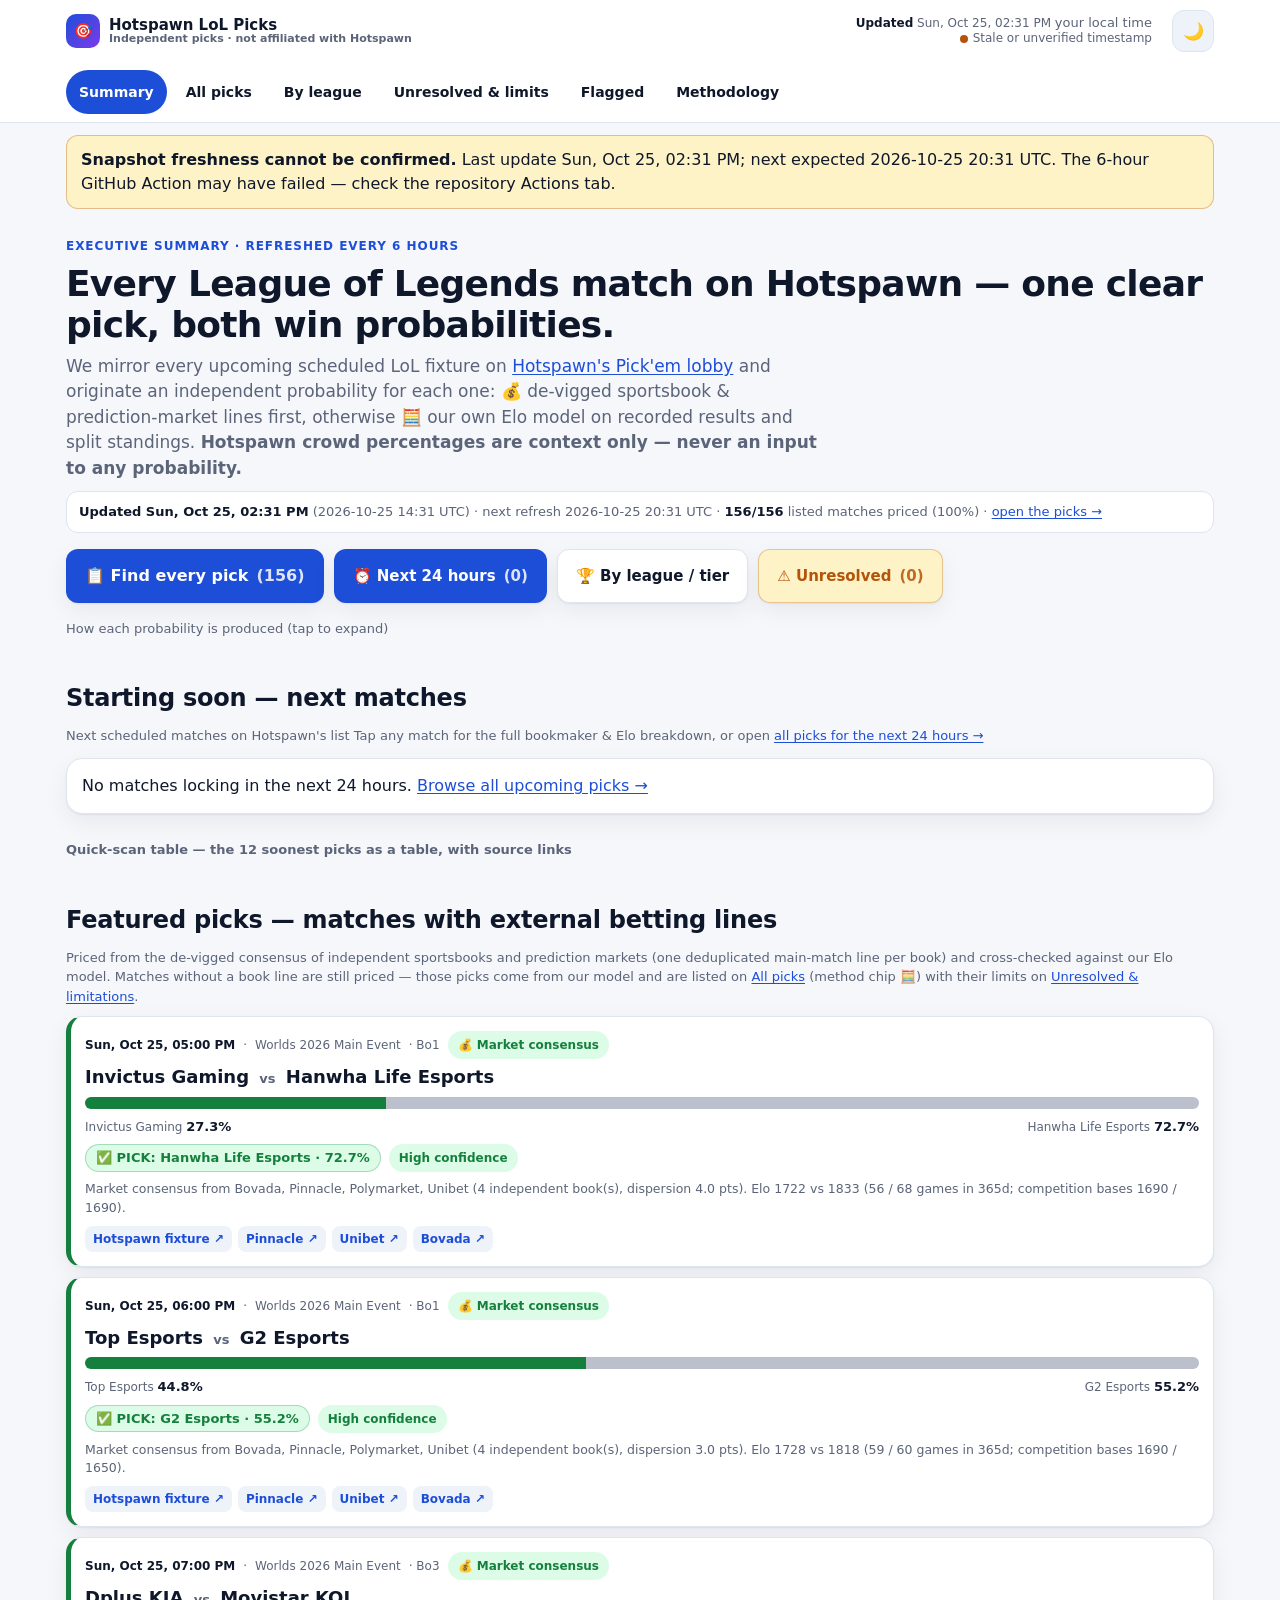
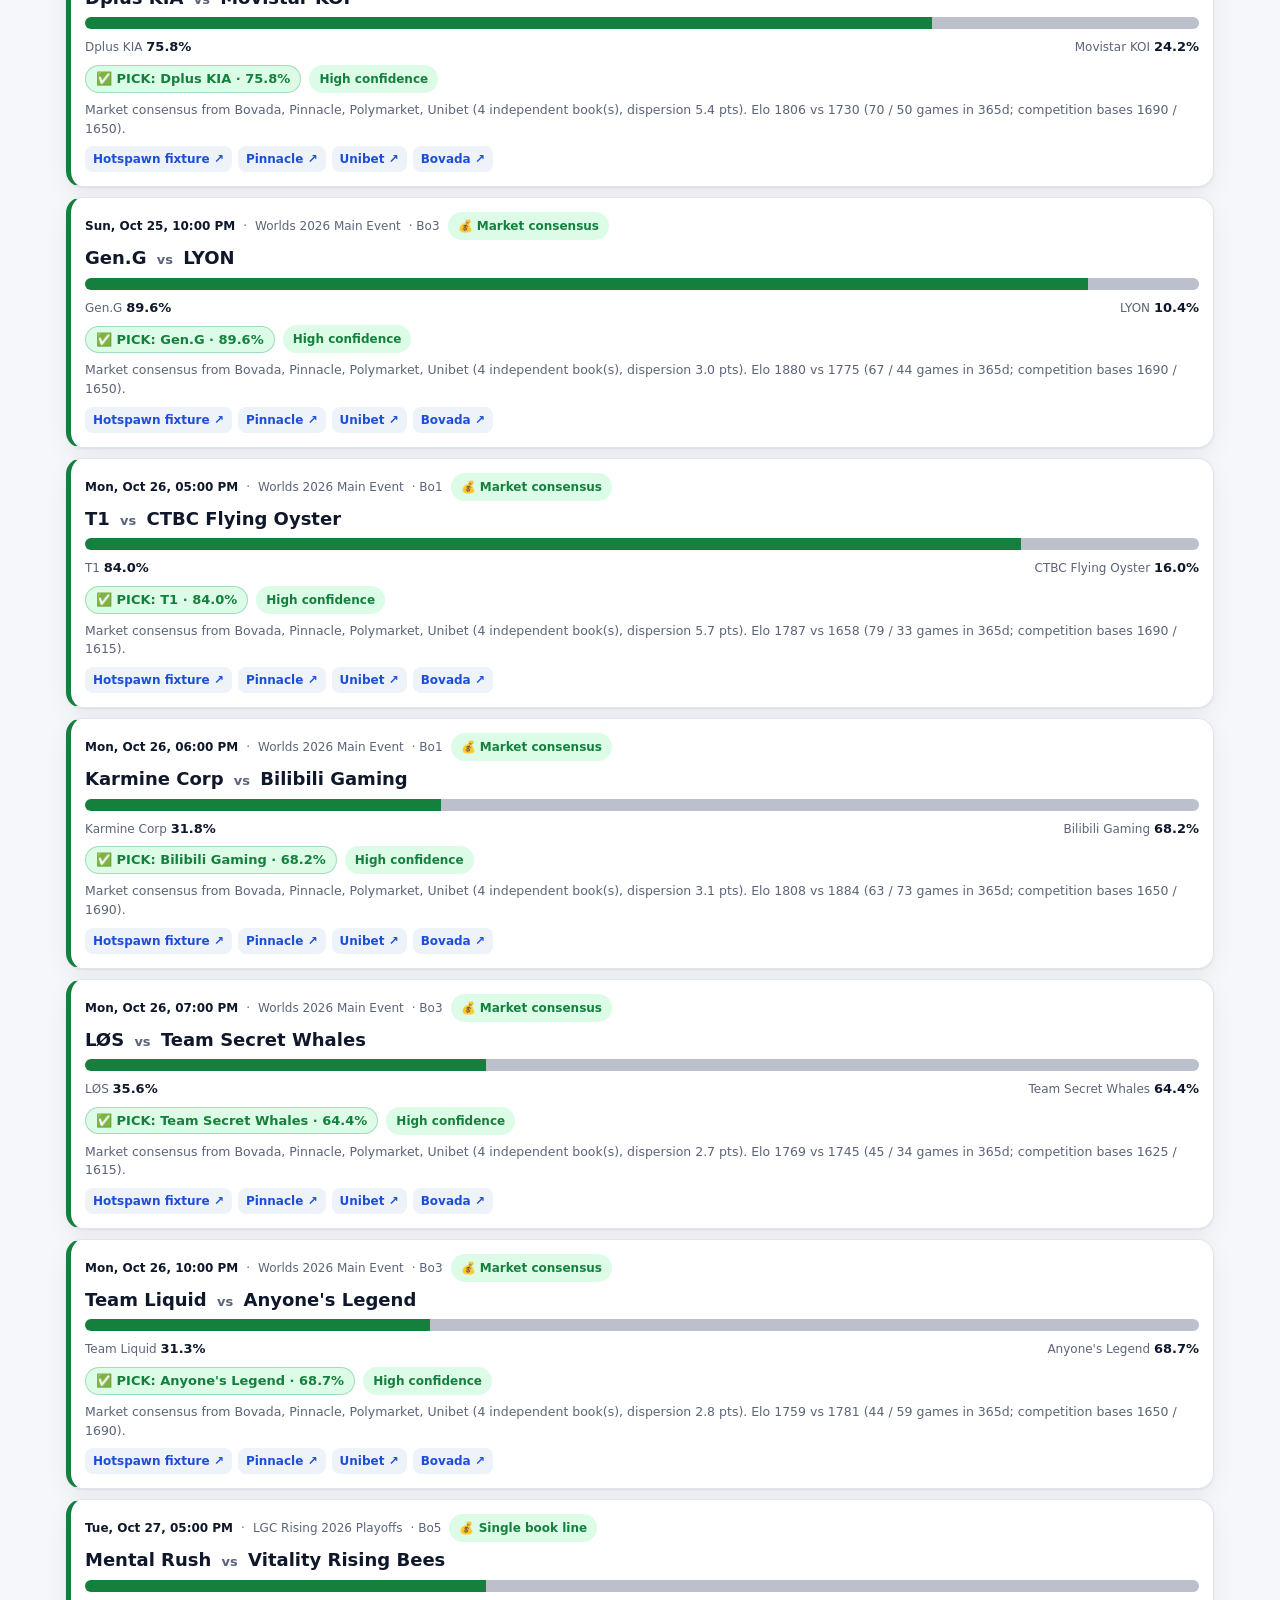
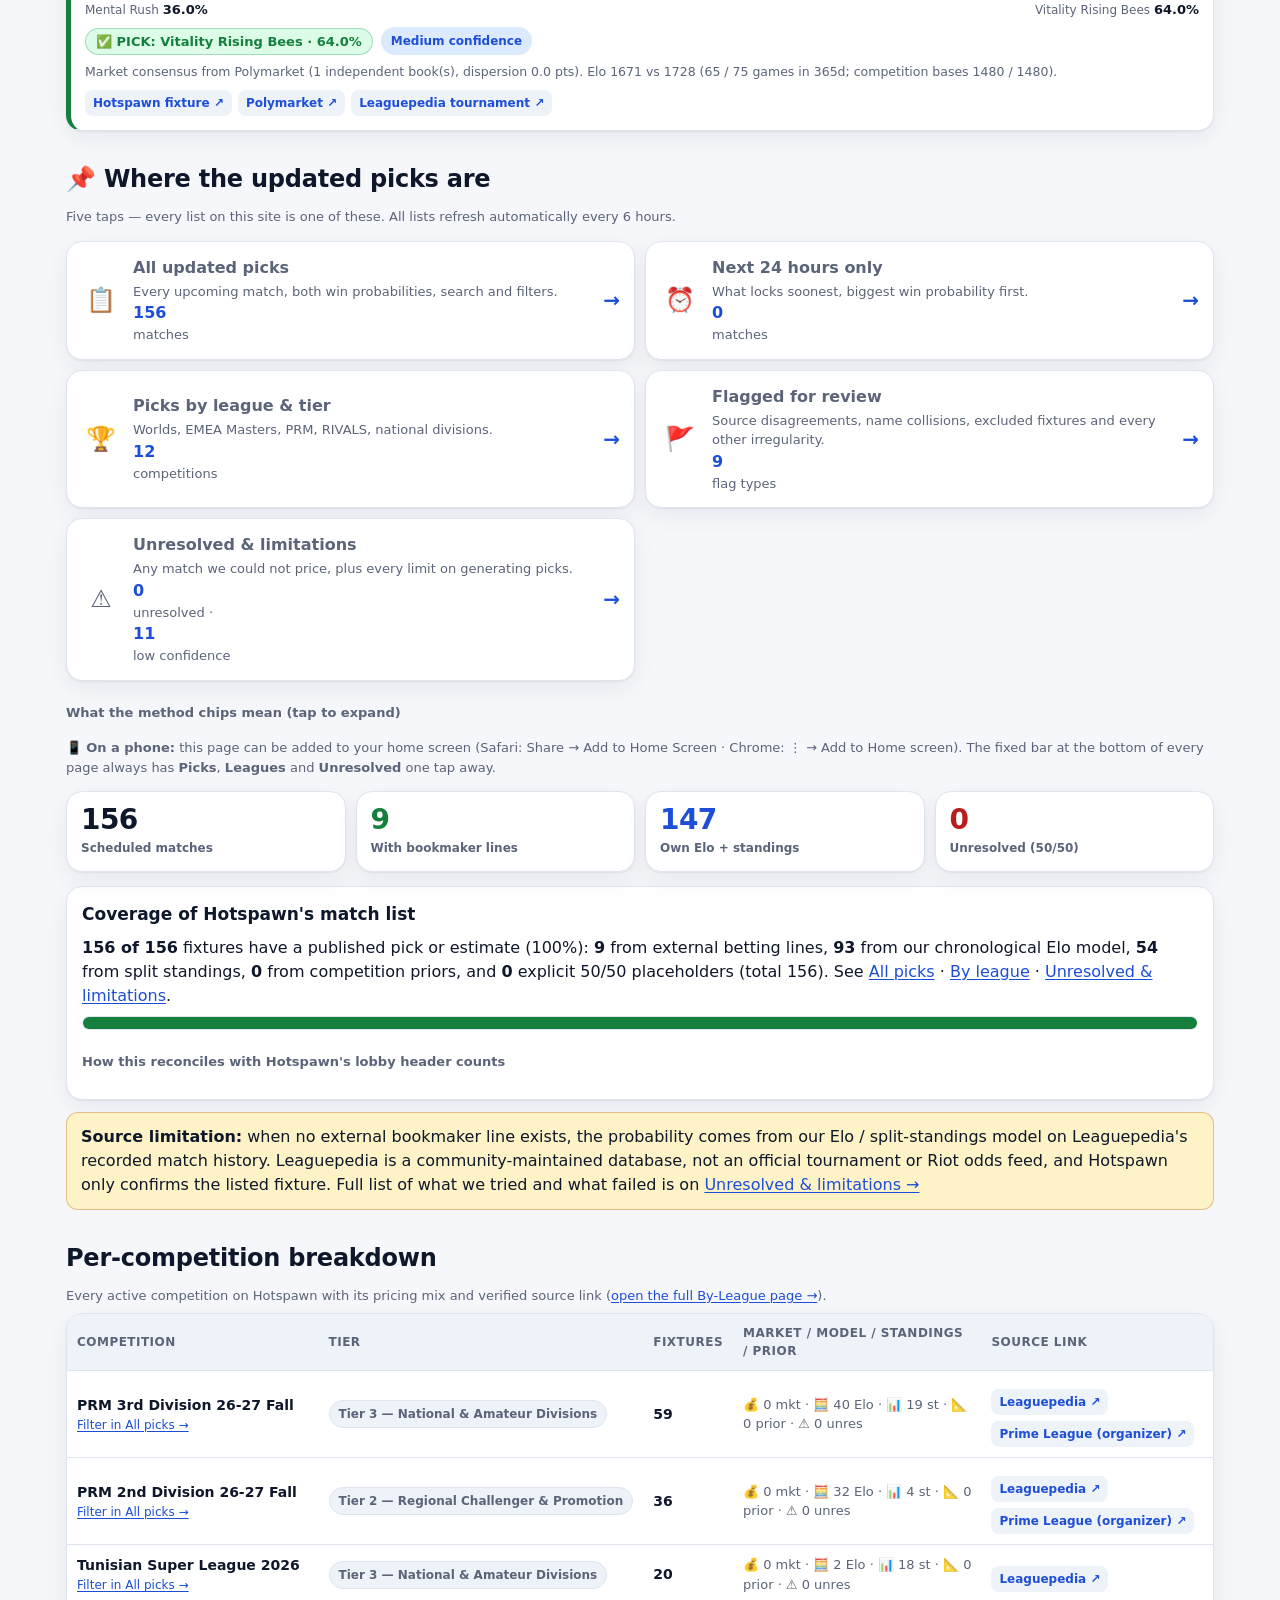
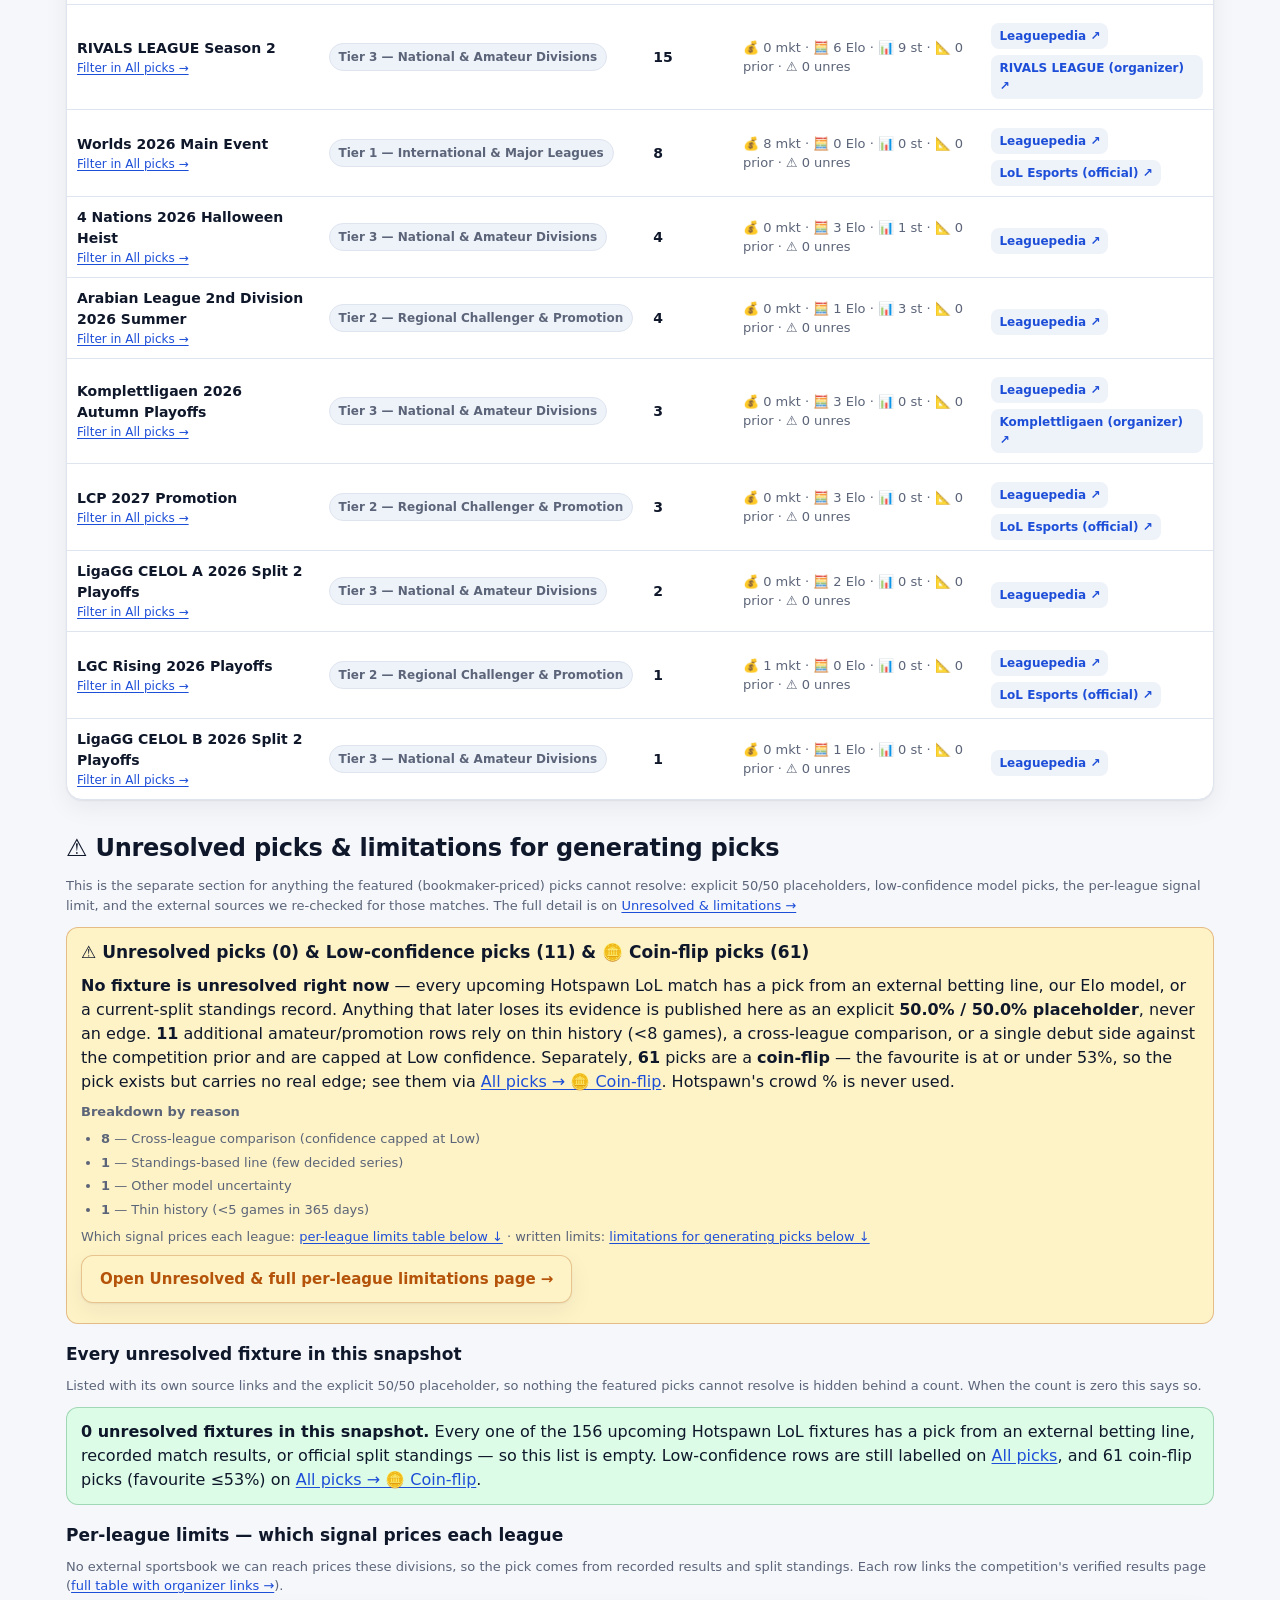
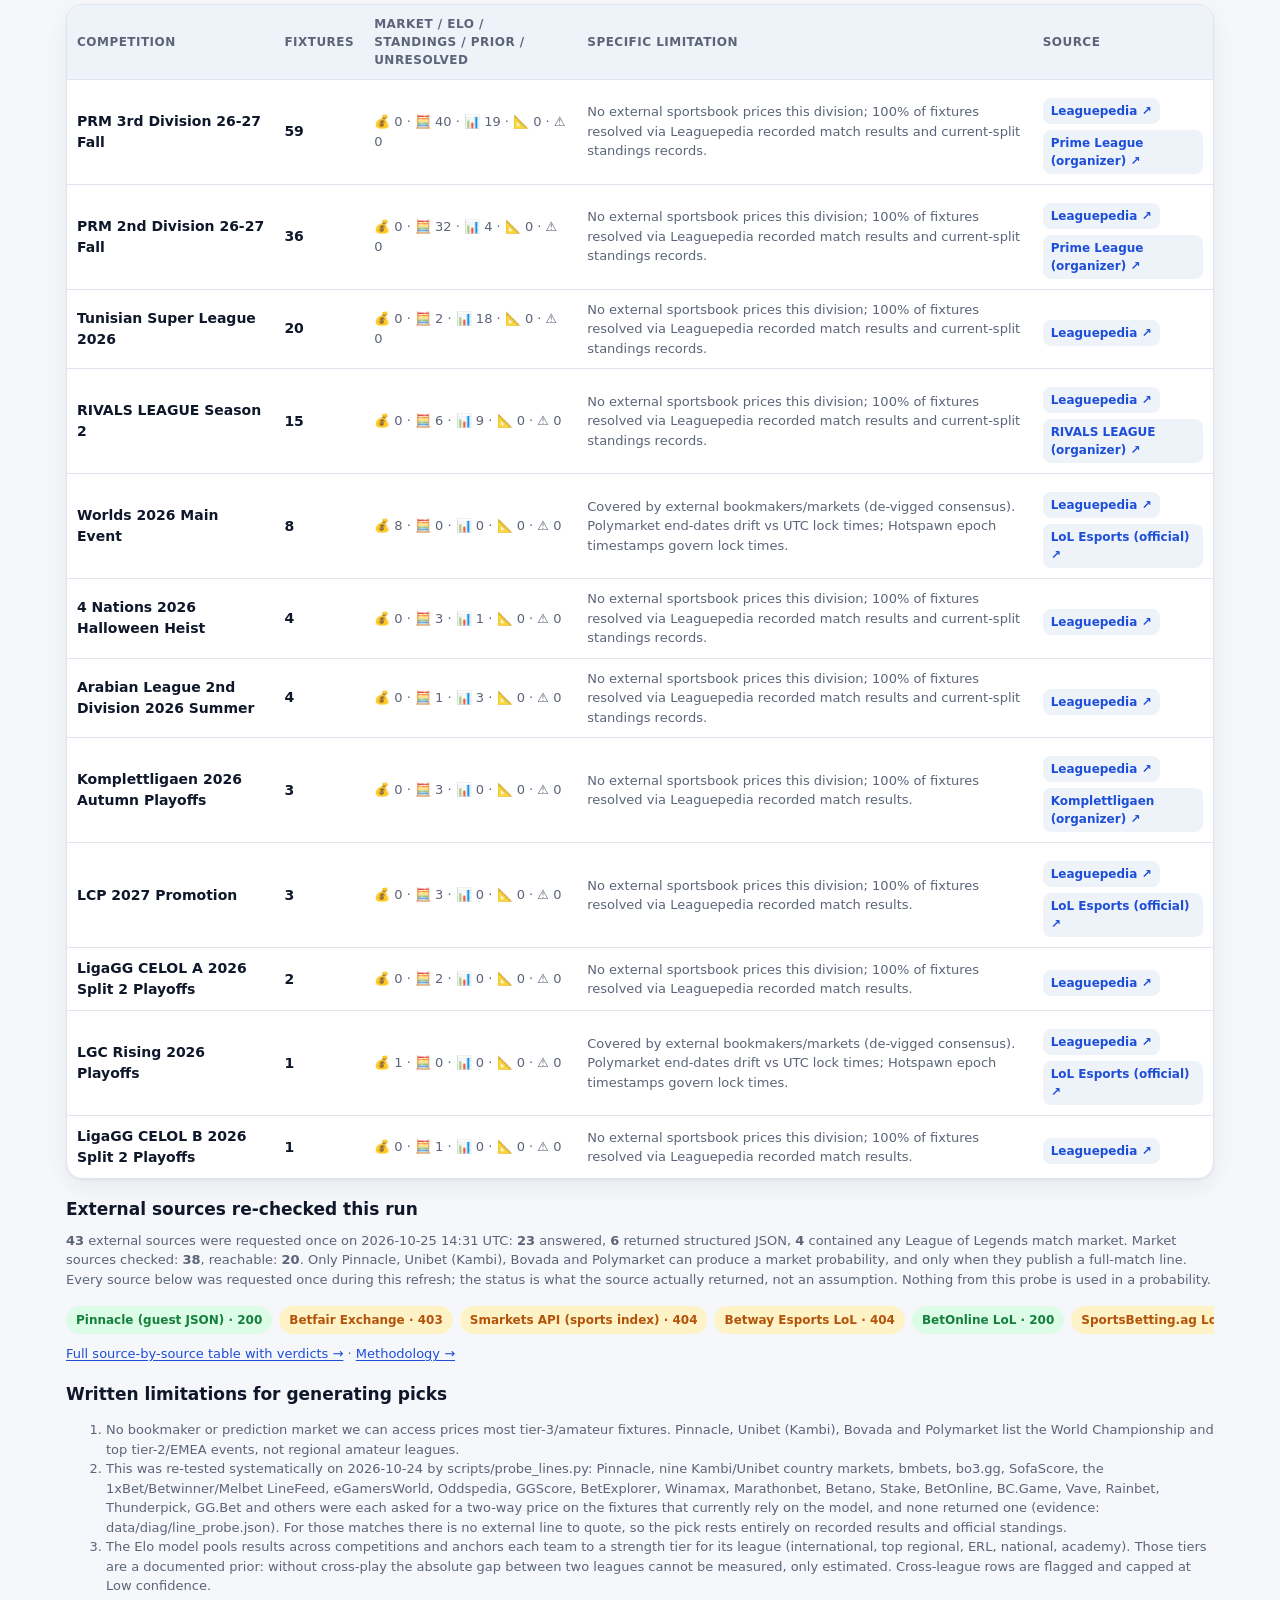
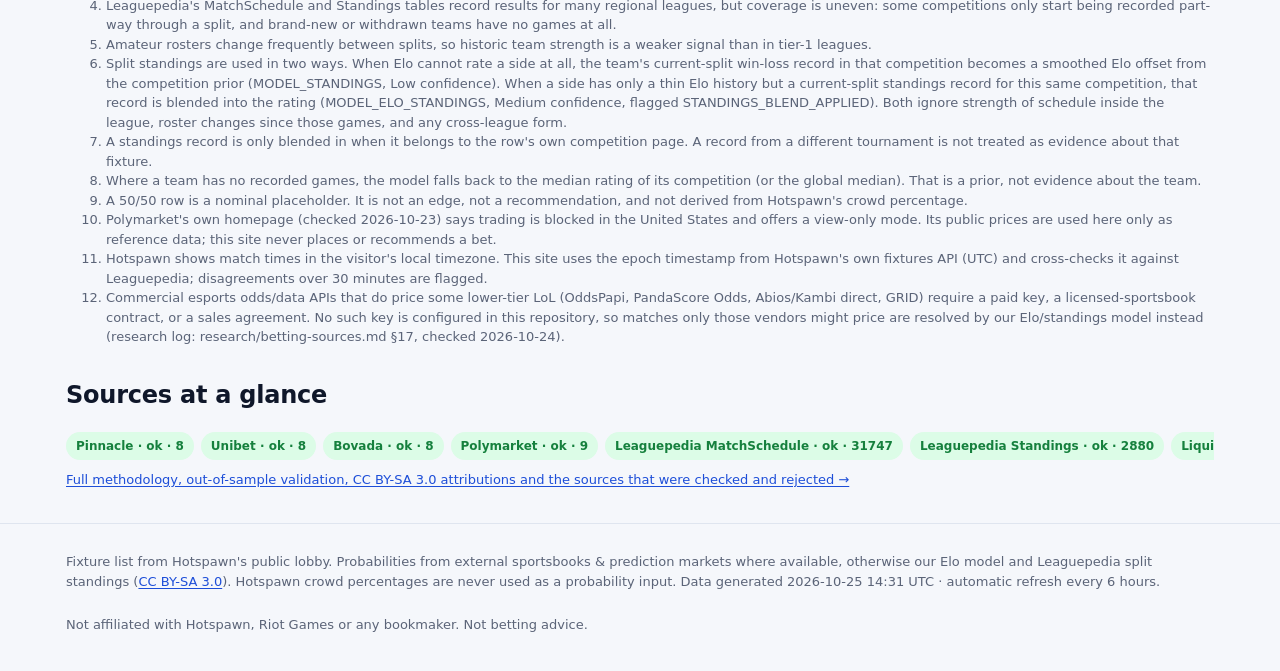
==== docs/index.html @ 5d70ca48 "Merge origin/main: union 56-source probe, PWA/coin-flip UI, S16/S17 checks; session T27-T31 work Uni" ====
<!doctype html>
<html lang="en">
<head>
<meta charset="utf-8">
<meta name="viewport" content="width=device-width, initial-scale=1, viewport-fit=cover">
<meta name="color-scheme" content="light dark">
<title>Executive Summary — Every Hotspawn LoL Match, Priced · Independent Picks</title>
<meta name="description" content="Independent League of Legends picks and win probabilities for every fixture on Hotspawn's Pick'em lobby: external betting lines first, otherwise our own model. Links to every picks list on this site.">
<meta name="theme-color" content="#0b1220">
<link rel="manifest" href="manifest.webmanifest">
<link rel="apple-touch-icon" href="assets/apple-touch-icon.png">
<meta name="apple-mobile-web-app-title" content="LoL Picks">
<meta name="application-name" content="LoL Picks">
<link rel="icon" href="data:image/svg+xml,%3Csvg xmlns='http://www.w3.org/2000/svg' viewBox='0 0 32 32'%3E%3Crect width='32' height='32' rx='8' fill='%230b5fff'/%3E%3Ctext x='16' y='22' font-family='system-ui,sans-serif' font-size='16' font-weight='800' fill='white' text-anchor='middle'%3ELP%3C/text%3E%3C/svg%3E">
<link rel="stylesheet" href="assets/style.css">
</head>
<body data-page="summary">
<a class="skip" href="#main">Skip to content</a>

<header class="site-header">
  <div class="header-inner">
    <a class="logo" href="index.html">
      <span class="logo-mark" aria-hidden="true">🎯</span>
      <span class="logo-text">Hotspawn LoL Picks<small>Independent picks · not affiliated with Hotspawn</small></span>
    </a>
    <div class="header-meta">
      <span id="updated">Loading…</span><br>
      <span class="freshness" id="freshness"><span class="dot"></span>checking freshness</span>
    </div>
      <button class="icon-btn" id="theme-toggle" type="button" aria-label="Switch colour theme" title="Switch colour theme">🌙</button>
  </div>
  <nav class="top-nav" aria-label="Main">
    <ul>
      <li><a href="index.html" data-nav="summary">Summary</a></li>
      <li><a href="picks.html" data-nav="picks">All picks</a></li>
      <li><a href="leagues.html" data-nav="leagues">By league</a></li>
      <li><a href="unresolved.html" data-nav="unresolved">Unresolved &amp; limits</a></li>
      <li><a href="flagged.html" data-nav="flagged">Flagged</a></li>
      <li><a href="methodology.html" data-nav="methodology">Methodology</a></li>
    </ul>
  </nav>
</header>

<main id="main" class="wrap">
  <div id="error-box"></div>
  <div id="freshness-warning" class="hidden"></div>

  <section class="hero">
    <p class="eyebrow">Executive summary · refreshed every 6 hours</p>
    <h1>Every League of Legends match on Hotspawn — one clear pick, both win probabilities.</h1>
    <p class="lede">
      We mirror every upcoming scheduled LoL fixture on
      <a href="https://play.hotspawn.com/lol-pickems" target="_blank" rel="noopener">Hotspawn's Pick'em lobby</a>
      and originate an independent probability for each one: 💰 de-vigged sportsbook &amp; prediction-market lines first,
      otherwise 🧮 our own Elo model on recorded results and split standings.
      <b>Hotspawn crowd percentages are context only — never an input to any probability.</b>
    </p>
    <p class="statusline" id="hero-status">Loading the latest refresh…</p>
    <div class="hero-actions">
      <a class="btn primary big" href="picks.html">📋 Find every pick <span class="btn-n" id="hero-count-picks">—</span></a>
      <a class="btn primary" href="picks.html?filter=next24">⏰ Next 24 hours <span class="btn-n" id="hero-count-next24">—</span></a>
      <a class="btn" href="leagues.html">🏆 By league / tier</a>
      <a class="btn warn" href="#unresolved-section">⚠️ Unresolved <span class="btn-n" id="hero-count-unresolved">—</span></a>
    </div>
    <details class="hero-details">
      <summary class="small">How each probability is produced (tap to expand)</summary>
      <p class="small">
        💰 <b>Market consensus</b> — de-vigged full-match two-way lines from Pinnacle, Unibet (Kambi), Bovada and Polymarket,
        one main board per book. 🧮 <b>Own Elo model</b> — chronological, competition-tier-anchored Elo over Leaguepedia
        results (with current-split standings blended in for thin rows). ⚠️ <b>Unresolved</b> — explicit 50/50 placeholder,
        never an edge. Full detail: <a href="methodology.html">methodology &amp; sources</a>.
      </p>
      <p class="small" id="model-track-record">Loading the model's out-of-sample record…</p>
    </details>
  </section>

  <section id="starting-soon">
    <h2 id="soon-heading">Next 24 hours — immediate picks</h2>
    <p class="small"><span id="soon-count">Next scheduled matches locking soonest on Hotspawn.</span>
      Tap any match for the full bookmaker &amp; Elo breakdown, or open <a href="picks.html?filter=next24">all picks for the next 24 hours →</a></p>
    <div id="next24"></div>
    <details style="margin-top:14px">
      <summary class="small" style="cursor:pointer"><b>Quick-scan table — the 12 soonest picks as a table, with source links</b></summary>
      <div class="table-wrap" style="margin-top:8px">
        <table>
          <thead>
            <tr>
              <th scope="col">Start (UTC)</th>
              <th scope="col">Match</th>
              <th scope="col">Win %</th>
              <th scope="col">Pick</th>
              <th scope="col">Method</th>
              <th scope="col">Sources</th>
            </tr>
          </thead>
          <tbody id="quick-picks-body">
            <tr><td colspan="6"><div class="loading"><span class="spinner"></span>Loading picks…</div></td></tr>
          </tbody>
        </table>
      </div>
    </details>
  </section>

  <section>
    <h2 id="featured-heading">Featured picks — matches with external betting lines</h2>
    <p class="small">Priced from the de-vigged consensus of independent sportsbooks and prediction markets
      (one deduplicated main-match line per book) and cross-checked against our Elo model.
      Matches without a book line are still priced — those picks come from our model and are listed on
      <a href="picks.html">All picks</a> (method chip 🧮) with their limits on
      <a href="unresolved.html">Unresolved &amp; limitations</a>.</p>
    <div id="featured"></div>
  </section>

  <section id="picks-here" aria-labelledby="picks-here-heading">
    <h2 id="picks-here-heading">📌 Where the updated picks are</h2>
    <p class="small">Five taps — every list on this site is one of these. All lists refresh automatically every 6 hours.</p>
    <div class="linkgrid">
      <a class="linkcard" href="picks.html" id="here-all">
        <span class="ico" aria-hidden="true">📋</span>
        <span><b>All updated picks</b><span>Every upcoming match, both win probabilities, search and filters. <b class="n" id="here-all-count">—</b> matches</span></span>
        <span class="arrow" aria-hidden="true">→</span>
      </a>
      <a class="linkcard" href="picks.html?filter=next24" id="here-24">
        <span class="ico" aria-hidden="true">⏰</span>
        <span><b>Next 24 hours only</b><span>What locks soonest, biggest win probability first. <b class="n" id="here-24-count">—</b> matches</span></span>
        <span class="arrow" aria-hidden="true">→</span>
      </a>
      <a class="linkcard" href="leagues.html" id="here-leagues">
        <span class="ico" aria-hidden="true">🏆</span>
        <span><b>Picks by league &amp; tier</b><span>Worlds, EMEA Masters, PRM, RIVALS, national divisions. <b class="n" id="here-leagues-count">—</b> competitions</span></span>
        <span class="arrow" aria-hidden="true">→</span>
      </a>
      <a class="linkcard" href="flagged.html" id="here-flagged">
        <span class="ico" aria-hidden="true">🚩</span>
        <span><b>Flagged for review</b><span>Source disagreements, name collisions, excluded fixtures and every other irregularity. <b class="n" id="here-flagged-count">—</b> flag types</span></span>
        <span class="arrow" aria-hidden="true">→</span>
      </a>
      <a class="linkcard" href="unresolved.html" id="here-unresolved">
        <span class="ico" aria-hidden="true">⚠️</span>
        <span><b>Unresolved &amp; limitations</b><span>Any match we could not price, plus every limit on generating picks. <b class="n" id="here-unresolved-count">—</b> unresolved · <b class="n" id="here-low-count">—</b> low confidence</span></span>
        <span class="arrow" aria-hidden="true">→</span>
      </a>
    </div>
    <details class="hero-details" style="margin-top:10px">
      <summary class="small" style="cursor:pointer"><b>What the method chips mean (tap to expand)</b></summary>
      <div class="legend" aria-label="What the method chips mean" style="margin-top:8px">
        <span class="chip green">💰 Market consensus</span><span class="legend-t">two or more independent books or prediction markets price this match (de-vigged average)</span>
        <span class="chip green">💰 Single book line</span><span class="legend-t">only one reachable book prices it — a line, not a consensus</span>
        <span class="chip blue">🧮 Own Elo model</span><span class="legend-t">our model on Leaguepedia's recorded results</span>
        <span class="chip blue">📊 Elo + standings</span><span class="legend-t">the model blended with the current split table</span>
        <span class="chip amber">🧮 Elo (thin history)</span><span class="legend-t">few recorded games — wide error bars, marked Low confidence</span>
        <span class="chip">📐 League prior</span><span class="legend-t">no usable team history; league-average only</span>
        <span class="chip red">⚠️ Unresolved</span><span class="legend-t">explicit 50/50 placeholder — never an edge, listed separately</span>
      </div>
    </details>
    <p class="small" id="phone-tip">📱 <b>On a phone:</b> this page can be added to your home screen
      (Safari: Share → Add to Home Screen · Chrome: ⋮ → Add to Home screen). The fixed bar at the bottom
      of every page always has <b>Picks</b>, <b>Leagues</b> and <b>Unresolved</b> one tap away.</p>
  </section>

  <section aria-label="Coverage metrics">
    <div class="stats">
      <div class="stat"><span class="n" id="stat-fixtures">—</span><span class="l">Scheduled matches</span></div>
      <div class="stat green"><span class="n" id="stat-market">—</span><span class="l">With bookmaker lines</span></div>
      <div class="stat blue"><span class="n" id="stat-model">—</span><span class="l">Own Elo + standings</span></div>
      <div class="stat red"><span class="n" id="stat-unresolved">—</span><span class="l">Unresolved (50/50)</span></div>
    </div>
    <div class="card" style="margin-top:12px">
      <h3>Coverage of Hotspawn's match list</h3>
      <p id="coverage-text">Loading…</p>
      <div class="covbar" id="coverage-bar" aria-hidden="true"></div>
      <details style="margin-top:10px">
        <summary class="small" style="cursor:pointer"><b>How this reconciles with Hotspawn's lobby header counts</b></summary>
        <div id="recon-body" class="small" style="margin-top:8px"></div>
      </details>
    </div>
    <div class="warnbox" role="note">
      <b>Source limitation:</b> when no external bookmaker line exists, the probability comes from our Elo / split-standings model on
      Leaguepedia's recorded match history. Leaguepedia is a community-maintained database, not an official tournament or Riot odds feed, and
      Hotspawn only confirms the listed fixture. Full list of what we tried and what failed is on
      <a href="unresolved.html#sources-checked">Unresolved &amp; limitations →</a>
    </div>
  </section>

  <section>
    <h2>Per-competition breakdown</h2>
    <p class="small">Every active competition on Hotspawn with its pricing mix and verified source link
      (<a href="leagues.html">open the full By-League page →</a>).</p>
    <div class="table-wrap">
      <table>
        <thead>
          <tr>
            <th scope="col">Competition</th>
            <th scope="col">Tier</th>
            <th scope="col">Fixtures</th>
            <th scope="col">Market / Model / Standings / Prior</th>
            <th scope="col">Source link</th>
          </tr>
        </thead>
        <tbody id="summary-leagues-body">
          <tr><td colspan="5"><div class="loading"><span class="spinner"></span>Loading competitions…</div></td></tr>
        </tbody>
      </table>
    </div>
  </section>

  <section id="unresolved-section" aria-labelledby="unresolved-heading">
    <h2 id="unresolved-heading">⚠️ Unresolved picks &amp; limitations for generating picks</h2>
    <p class="small">This is the separate section for anything the featured (bookmaker-priced) picks cannot resolve:
      explicit 50/50 placeholders, low-confidence model picks, the per-league signal limit, and the external sources we
      re-checked for those matches. The full detail is on <a href="unresolved.html">Unresolved &amp; limitations →</a></p>
    <div id="unresolved-summary"></div>

    <h3 style="margin-top:18px">Every unresolved fixture in this snapshot</h3>
    <p class="small">Listed with its own source links and the explicit 50/50 placeholder, so nothing the featured picks cannot
      resolve is hidden behind a count. When the count is zero this says so.</p>
    <div id="unresolved-list"><div class="loading"><span class="spinner"></span>Loading unresolved fixtures…</div></div>

    <h3 style="margin-top:18px" id="exec-per-league">Per-league limits — which signal prices each league</h3>
    <p class="small">No external sportsbook we can reach prices these divisions, so the pick comes from recorded results and split
      standings. Each row links the competition's verified results page
      (<a href="unresolved.html#by-league">full table with organizer links →</a>).</p>
    <div class="table-wrap">
      <table>
        <thead>
          <tr>
            <th scope="col">Competition</th>
            <th scope="col">Fixtures</th>
            <th scope="col">Market / Elo / Standings / Prior / Unresolved</th>
            <th scope="col">Specific limitation</th>
            <th scope="col">Source</th>
          </tr>
        </thead>
        <tbody id="exec-league-limits-body">
          <tr><td colspan="5"><div class="loading"><span class="spinner"></span>Loading per-league limits…</div></td></tr>
        </tbody>
      </table>
    </div>

    <h3 style="margin-top:18px">External sources re-checked this run</h3>
    <p class="small"><span id="probe-summary">Loading…</span>
      Every source below was requested once during this refresh; the status is what the source actually returned, not an
      assumption. Nothing from this probe is used in a probability.</p>
    <div id="exec-probe-strip" class="chips" role="list" aria-label="External sources re-checked this run">
      <span class="chip">Loading source checks…</span>
    </div>
    <p class="small"><a href="unresolved.html#sources-checked">Full source-by-source table with verdicts →</a> ·
      <a href="methodology.html#market-probe">Methodology →</a></p>

    <h3 style="margin-top:18px" id="exec-written-limits">Written limitations for generating picks</h3>
    <ol class="small" id="exec-limitations"><li>Loading…</li></ol>
  </section>

  <section>
    <h2>Sources at a glance</h2>
    <div id="sources-strip" class="chips"></div>
    <p class="small"><a href="methodology.html">Full methodology, out-of-sample validation, CC BY-SA 3.0 attributions and
      the sources that were checked and rejected →</a></p>
  </section>
</main>

<footer class="site-footer">
  <div class="wrap footer-grid">
    <p class="small">Fixture list from Hotspawn's public lobby. Probabilities from external sportsbooks &amp; prediction markets
      where available, otherwise our Elo model and Leaguepedia split standings
      (<a href="https://creativecommons.org/licenses/by-sa/3.0/" target="_blank" rel="noopener">CC BY-SA 3.0</a>).
      Hotspawn crowd percentages are never used as a probability input.
      <span id="footer-updated"></span></p>
    <p class="small">Not affiliated with Hotspawn, Riot Games or any bookmaker. Not betting advice.</p>
  </div>
</footer>

<nav class="bottom-nav" aria-label="Mobile">
  <a href="index.html" data-nav="summary"><span class="ico" aria-hidden="true">🏠</span>Summary</a>
  <a href="picks.html" data-nav="picks"><span class="ico" aria-hidden="true">📋</span>Picks</a>
  <a href="leagues.html" data-nav="leagues"><span class="ico" aria-hidden="true">🏆</span>Leagues</a>
  <a href="unresolved.html" data-nav="unresolved"><span class="ico" aria-hidden="true">⚠️</span>Unresolved</a>
  <a href="flagged.html" data-nav="flagged"><span class="ico" aria-hidden="true">🚩</span>Flagged</a>
  <a href="methodology.html" data-nav="methodology"><span class="ico" aria-hidden="true">📐</span>Method</a>
</nav>

<script src="assets/app.js" defer></script>
<noscript><p class="wrap small">This dashboard needs JavaScript to render the picks data. The raw JSON is at
  <a href="data/picks.json">data/picks.json</a>.</p></noscript>
</body>
</html>
---- docs/assets/style.css ----
/* Hotspawn LoL Picks — mobile-first dashboard */
:root {
  --bg: #f5f7fb;
  --surface: #ffffff;
  --surface-2: #eef2f9;
  --text: #0f172a;
  --muted: #5b6478;
  --line: #dfe5ef;
  --brand: #1d4ed8;
  --brand-ink: #ffffff;
  --green: #15803d;
  --green-soft: #dcfce7;
  --amber: #b45309;
  --amber-soft: #fef3c7;
  --red: #b91c1c;
  --red-soft: #fee2e2;
  --blue-soft: #dbeafe;
  --violet: #6d28d9;
  --shadow: 0 1px 2px rgba(15, 23, 42, .06), 0 8px 24px rgba(15, 23, 42, .06);
  --radius: 16px;
  --max: 1180px;
  --nav-h: 60px;
}
@media (prefers-color-scheme: dark) {
  :root {
    --bg: #0b1020;
    --surface: #131a2e;
    --surface-2: #1b2440;
    --text: #eef2ff;
    --muted: #a7b0c8;
    --line: #27324f;
    --brand: #7aa2ff;
    --brand-ink: #0b1020;
    --green: #4ade80;
    --green-soft: #12351f;
    --amber: #fbbf24;
    --amber-soft: #3a2b08;
    --red: #f87171;
    --red-soft: #3b1212;
    --blue-soft: #16233f;
    --violet: #c4b5fd;
    --shadow: 0 1px 2px rgba(0,0,0,.4), 0 10px 30px rgba(0,0,0,.25);
  }
}
/* Explicit theme choice — the header toggle sets data-theme on <html> and must
   beat both the default :root block and the OS preference in both directions. */
:root[data-theme="light"] {
  --bg: #f5f7fb;
  --surface: #ffffff;
  --surface-2: #eef2f9;
  --text: #0f172a;
  --muted: #5b6478;
  --line: #dfe5ef;
  --brand: #1d4ed8;
  --brand-ink: #ffffff;
  --green: #15803d;
  --green-soft: #dcfce7;
  --amber: #b45309;
  --amber-soft: #fef3c7;
  --red: #b91c1c;
  --red-soft: #fee2e2;
  --blue-soft: #dbeafe;
  --violet: #6d28d9;
  --shadow: 0 1px 2px rgba(15, 23, 42, .06), 0 8px 24px rgba(15, 23, 42, .06);
  --radius: 16px;
  --max: 1180px;
  --nav-h: 60px;
}
:root[data-theme="dark"] {
    --bg: #0b1020;
    --surface: #131a2e;
    --surface-2: #1b2440;
    --text: #eef2ff;
    --muted: #a7b0c8;
    --line: #27324f;
    --brand: #7aa2ff;
    --brand-ink: #0b1020;
    --green: #4ade80;
    --green-soft: #12351f;
    --amber: #fbbf24;
    --amber-soft: #3a2b08;
    --red: #f87171;
    --red-soft: #3b1212;
    --blue-soft: #16233f;
    --violet: #c4b5fd;
    --shadow: 0 1px 2px rgba(0,0,0,.4), 0 10px 30px rgba(0,0,0,.25);}

* { box-sizing: border-box; }
html { scroll-behavior: smooth; -webkit-text-size-adjust: 100%; }
body {
  margin: 0; background: var(--bg); color: var(--text);
  font-family: system-ui, -apple-system, "Segoe UI", Roboto, Inter, Arial, sans-serif;
  font-size: 16px; line-height: 1.5; padding-bottom: calc(var(--nav-h) + env(safe-area-inset-bottom));
}
a { color: var(--brand); text-underline-offset: 2px; }
img { max-width: 100%; }
.wrap { max-width: var(--max); margin: 0 auto; padding: 0 16px; }
.skip { position: absolute; left: -9999px; top: 0; background: var(--surface); padding: 10px; z-index: 99; }
.skip:focus { left: 12px; }

/* header */
.site-header {
  position: sticky; top: 0; z-index: 40; background: color-mix(in srgb, var(--surface) 92%, transparent);
  backdrop-filter: saturate(180%) blur(12px); border-bottom: 1px solid var(--line);
}
.header-inner { max-width: var(--max); margin: 0 auto; padding: 10px 16px; display: flex; align-items: center; gap: 12px; }
.logo { display: flex; align-items: center; gap: 9px; text-decoration: none; color: var(--text); min-width: 0; }
.logo-mark {
  width: 34px; height: 34px; border-radius: 10px; display: grid; place-items: center;
  background: linear-gradient(135deg, #1d4ed8, #7c3aed); color: #fff; font-weight: 900; font-size: 15px; flex: 0 0 auto;
}
.logo-text { font-weight: 800; font-size: 15px; line-height: 1.1; white-space: nowrap; overflow: hidden; text-overflow: ellipsis; }
.logo-text small { display: block; font-weight: 600; color: var(--muted); font-size: 11px; }
.header-meta { margin-left: auto; text-align: right; font-size: 12px; color: var(--muted); line-height: 1.25; }
.header-meta b { color: var(--text); }
.freshness { display: inline-flex; align-items: center; gap: 5px; }
.dot { width: 8px; height: 8px; border-radius: 50%; background: var(--green); display: inline-block; }
.dot.stale { background: var(--amber); }
.dot.bad { background: var(--red); }

/* top nav — lives inside the sticky header so the picks navigation stays reachable */
.top-nav { border-bottom: 1px solid var(--line); background: var(--surface); }
.site-header .top-nav { border-bottom: 0; }
.top-nav ul { display: flex; gap: 6px; list-style: none; margin: 0; padding: 8px 16px; overflow-x: auto; scrollbar-width: none; max-width: var(--max); margin: 0 auto; }
.top-nav ul::-webkit-scrollbar { display: none; }
.top-nav a {
  white-space: nowrap; text-decoration: none; color: var(--text); font-weight: 700; font-size: 14px;
  padding: 8px 12px; border-radius: 999px; border: 1px solid transparent; min-height: 44px; display: inline-flex; align-items: center;
}
.top-nav a:hover { background: var(--surface-2); }
.top-nav a[aria-current="page"] { background: var(--brand); color: var(--brand-ink); }

/* bottom nav (mobile) */
.bottom-nav {
  position: fixed; left: 0; right: 0; bottom: 0; z-index: 50; background: var(--surface);
  border-top: 1px solid var(--line); padding-bottom: env(safe-area-inset-bottom);
  display: grid; grid-template-columns: repeat(6, minmax(0, 1fr));
}
.bottom-nav a {
  min-width: 0; overflow: hidden; white-space: nowrap; text-overflow: ellipsis;
  min-height: var(--nav-h); display: flex; flex-direction: column; align-items: center; justify-content: center;
  gap: 2px; text-decoration: none; color: var(--muted); font-size: 11px; font-weight: 700;
}
.bottom-nav a[aria-current="page"] { color: var(--brand); }
.bottom-nav .ico { font-size: 19px; line-height: 1; }
@media (min-width: 860px) { .bottom-nav { display: none; } body { padding-bottom: 0; } }

main { padding: 18px 0 40px; }
h1 { font-size: clamp(24px, 5vw, 36px); line-height: 1.15; margin: 4px 0 8px; letter-spacing: -.02em; }
h2 { font-size: clamp(19px, 3.4vw, 24px); margin: 30px 0 10px; letter-spacing: -.01em; }
h3 { font-size: 17px; margin: 0 0 6px; }
p { margin: 8px 0; }
.lede { font-size: 17px; color: var(--muted); max-width: 70ch; }
.small { font-size: 13px; color: var(--muted); }
.tiny { font-size: 12px; color: var(--muted); }
.eyebrow { text-transform: uppercase; letter-spacing: .08em; font-size: 12px; font-weight: 800; color: var(--brand); }

/* hero */
.hero { padding: 8px 0 4px; }
.hero-actions { display: flex; flex-wrap: wrap; gap: 10px; margin: 16px 0 8px; }
.btn {
  display: inline-flex; align-items: center; justify-content: center; gap: 8px; min-height: 48px;
  padding: 12px 18px; border-radius: 12px; text-decoration: none; font-weight: 800; font-size: 15px;
  border: 1px solid var(--line); background: var(--surface); color: var(--text); box-shadow: var(--shadow);
}
.btn.primary { background: var(--brand); color: var(--brand-ink); border-color: transparent; }
.btn.warn { background: var(--amber-soft); color: var(--amber); border-color: color-mix(in srgb, var(--amber) 30%, transparent); }
.btn.danger { background: var(--red-soft); color: var(--red); border-color: color-mix(in srgb, var(--red) 30%, transparent); }
.btn:active { transform: translateY(1px); }

/* stat grid */
.stats { display: grid; grid-template-columns: repeat(2, minmax(0, 1fr)); gap: 10px; margin: 14px 0; }
@media (min-width: 700px) { .stats { grid-template-columns: repeat(4, minmax(0, 1fr)); } }
.stat { background: var(--surface); border: 1px solid var(--line); border-radius: var(--radius); padding: 14px; box-shadow: var(--shadow); }
.stat .n { font-size: 28px; font-weight: 900; line-height: 1; letter-spacing: -.02em; }
.stat .l { font-size: 12px; color: var(--muted); font-weight: 700; margin-top: 5px; }
.stat.green .n { color: var(--green); } .stat.amber .n { color: var(--amber); } .stat.red .n { color: var(--red); } .stat.blue .n { color: var(--brand); }

/* cards */
.card { background: var(--surface); border: 1px solid var(--line); border-radius: var(--radius); padding: 15px; box-shadow: var(--shadow); margin: 12px 0; }
.card.tight { padding: 12px; }
.card h3 { display: flex; align-items: center; gap: 8px; flex-wrap: wrap; }
.note { background: var(--blue-soft); border: 1px solid color-mix(in srgb, var(--brand) 25%, transparent); border-radius: 12px; padding: 12px 14px; margin: 12px 0; }
.warnbox { background: var(--amber-soft); border: 1px solid color-mix(in srgb, var(--amber) 35%, transparent); border-radius: 12px; padding: 12px 14px; margin: 12px 0; }
.dangerbox { background: var(--red-soft); border: 1px solid color-mix(in srgb, var(--red) 35%, transparent); border-radius: 12px; padding: 12px 14px; margin: 12px 0; }
.okbox { background: var(--green-soft); border: 1px solid color-mix(in srgb, var(--green) 30%, transparent); border-radius: 12px; padding: 12px 14px; margin: 12px 0; }

/* link grid */
.linkgrid { display: grid; grid-template-columns: 1fr; gap: 10px; margin: 14px 0; }
@media (min-width: 720px) { .linkgrid { grid-template-columns: repeat(2, 1fr); } }
.linkcard { display: flex; align-items: center; gap: 12px; background: var(--surface); border: 1px solid var(--line); border-radius: var(--radius); padding: 14px; text-decoration: none; color: var(--text); box-shadow: var(--shadow); min-height: 68px; }
.linkcard:hover { border-color: var(--brand); }
.linkcard .ico { font-size: 24px; width: 40px; text-align: center; flex: 0 0 auto; }
.linkcard b { display: block; font-size: 16px; }
.linkcard span { color: var(--muted); font-size: 13px; }
.linkcard .arrow { margin-left: auto; color: var(--brand); font-weight: 900; font-size: 20px; }

/* match cards */
.match { background: var(--surface); border: 1px solid var(--line); border-radius: var(--radius); padding: 14px; box-shadow: var(--shadow); margin: 10px 0; }
.match.unres { border-left: 5px solid var(--red); }
.match.market { border-left: 5px solid var(--green); }
.match.model { border-left: 5px solid var(--brand); }
.match.partial { border-left: 5px solid var(--amber); }
.match-top { display: flex; align-items: center; gap: 8px; flex-wrap: wrap; font-size: 12px; color: var(--muted); margin-bottom: 6px; }
.match-top .when { font-weight: 800; color: var(--text); }
.teams { font-size: 18px; font-weight: 800; line-height: 1.3; margin: 2px 0 8px; }
.teams .vs { color: var(--muted); font-weight: 600; font-size: 13px; margin: 0 4px; }
.probrow { display: flex; align-items: center; gap: 8px; font-size: 12px; color: var(--muted); margin: 2px 0; }
.probrow b { color: var(--text); font-size: 13px; }
.bar { display: flex; height: 12px; border-radius: 999px; overflow: hidden; background: var(--surface-2); margin: 6px 0 8px; }
.bar i { display: block; background: var(--green); height: 100%; }
.bar b { display: block; background: color-mix(in srgb, var(--muted) 35%, var(--surface-2)); height: 100%; }
.pickline { display: flex; align-items: center; gap: 8px; flex-wrap: wrap; margin: 8px 0; }
.pick { font-weight: 900; color: var(--green); font-size: 16px; }
.pick .p { font-size: 22px; }
.chip { display: inline-flex; align-items: center; gap: 5px; padding: 4px 9px; border-radius: 999px; font-size: 12px; font-weight: 700; background: var(--surface-2); color: var(--muted); border: 1px solid var(--line); white-space: nowrap; }
.chip.green { background: var(--green-soft); color: var(--green); border-color: transparent; }
.chip.amber { background: var(--amber-soft); color: var(--amber); border-color: transparent; }
.chip.red { background: var(--red-soft); color: var(--red); border-color: transparent; }
.chip.blue { background: var(--blue-soft); color: var(--brand); border-color: transparent; }
.match .evidence { font-size: 12.5px; color: var(--muted); margin-top: 6px; }
.src-links { display: flex; flex-wrap: wrap; gap: 6px; margin-top: 8px; }
.src-links a { font-size: 12px; padding: 4px 8px; border-radius: 8px; background: var(--surface-2); text-decoration: none; font-weight: 700; }

/* filters — not sticky on phones (they would eat the screen); sticky under the header on desktop */
.filters { position: static; background: var(--bg); padding: 8px 0 10px; border-bottom: 1px solid var(--line); }
@media (min-width: 860px) { .filters { position: sticky; top: 118px; z-index: 30; } }
.searchrow { display: flex; gap: 8px; }
.searchrow input { flex: 1 1 auto; min-width: 0; }
input[type="search"], select {
  width: 100%; min-height: 46px; padding: 10px 12px; font-size: 16px; color: var(--text);
  background: var(--surface); border: 1px solid var(--line); border-radius: 12px;
}
input[type="search"]:focus, select:focus, a:focus-visible, button:focus-visible { outline: 3px solid color-mix(in srgb, var(--brand) 45%, transparent); outline-offset: 2px; }
.chips { display: flex; gap: 7px; overflow-x: auto; padding: 9px 0 2px; scrollbar-width: none; }
.chips::-webkit-scrollbar { display: none; }
.chipbtn {
  white-space: nowrap; min-height: 44px; padding: 8px 13px; border-radius: 999px; border: 1px solid var(--line);
  background: var(--surface); color: var(--text); font-weight: 700; font-size: 13px; cursor: pointer;
}
.chipbtn[aria-pressed="true"] { background: var(--brand); color: var(--brand-ink); border-color: transparent; }
a.chipbtn { text-decoration: none; display: inline-flex; align-items: center; }
.chipbtn .n { opacity: .8; font-weight: 600; margin-left: 4px; }
.countline { font-size: 13px; color: var(--muted); margin: 8px 0 0; }

/* table */
.table-wrap { overflow-x: auto; border: 1px solid var(--line); border-radius: var(--radius); background: var(--surface); box-shadow: var(--shadow); }
table { width: 100%; border-collapse: collapse; font-size: 14px; }
thead th { position: sticky; top: 0; background: var(--surface-2); text-align: left; font-size: 12px; text-transform: uppercase; letter-spacing: .04em; color: var(--muted); padding: 10px 10px; border-bottom: 1px solid var(--line); z-index: 1; }
tbody td { padding: 10px 10px; border-bottom: 1px solid var(--line); vertical-align: middle; }
tbody tr:last-child td { border-bottom: 0; }
tbody tr:hover { background: color-mix(in srgb, var(--surface-2) 55%, transparent); }
td.teams-cell { min-width: 220px; font-weight: 700; }
td.teams-cell .vs { color: var(--muted); font-weight: 500; font-size: 12px; }
td .sub { display: block; color: var(--muted); font-size: 12px; font-weight: 500; }
.probcell { min-width: 130px; }
.probcell .p1 { color: var(--green); font-weight: 800; }
.probcell .p2 { color: var(--muted); font-weight: 700; }
.pickcell { font-weight: 900; color: var(--green); white-space: nowrap; }
.pickcell .p { display: block; font-size: 12px; color: var(--muted); font-weight: 700; }
.rowlink { color: inherit; text-decoration: none; }
.rowlink:hover { color: var(--brand); }
@media (max-width: 760px) {
  .table-wrap { border: 0; box-shadow: none; background: transparent; overflow: visible; }
  table, thead, tbody, tr, td { display: block; width: 100%; }
  thead { display: none; }
  tbody tr { background: var(--surface); border: 1px solid var(--line); border-left: 5px solid var(--line); border-radius: var(--radius); box-shadow: var(--shadow); margin: 10px 0; padding: 10px 12px; }
  tbody tr.market { border-left-color: var(--green); }
  tbody tr.model { border-left-color: var(--brand); }
  tbody tr.partial { border-left-color: var(--amber); }
  tbody tr.unres { border-left-color: var(--red); }
  tbody td { border: 0; padding: 3px 0; }
  td[data-label]:not(.teams-cell)::before { content: attr(data-label); display: block; font-size: 11px; text-transform: uppercase; letter-spacing: .05em; color: var(--muted); font-weight: 800; }
  td.teams-cell { min-width: 0; font-size: 17px; padding-bottom: 4px; }
  .probcell { min-width: 0; }
}

/* detail */
.detail-hero { background: var(--surface); border: 1px solid var(--line); border-radius: var(--radius); padding: 16px; box-shadow: var(--shadow); }
.detail-hero .teams { font-size: clamp(20px, 5vw, 30px); }
.kv { display: grid; grid-template-columns: 130px 1fr; gap: 6px 10px; font-size: 14px; }
.kv dt { color: var(--muted); font-weight: 700; }
.kv dd { margin: 0; }
ul.clean { padding-left: 20px; margin: 6px 0; }
ul.clean li { margin: 4px 0; }
.flag { font-family: ui-monospace, SFMono-Regular, Menlo, monospace; font-size: 11.5px; }

/* footer */
footer.site { border-top: 1px solid var(--line); margin-top: 34px; padding: 20px 0 28px; color: var(--muted); font-size: 13px; }
footer.site a { color: var(--brand); }
.footer-grid { display: grid; gap: 8px; }

/* misc */
.hidden { display: none !important; }
.loading { padding: 28px 0; color: var(--muted); }
.spinner { width: 18px; height: 18px; border: 3px solid var(--line); border-top-color: var(--brand); border-radius: 50%; display: inline-block; animation: spin 1s linear infinite; vertical-align: -3px; margin-right: 8px; }
@keyframes spin { to { transform: rotate(360deg); } }
@media (prefers-reduced-motion: reduce) { html { scroll-behavior: auto; } .spinner { animation: none; } }
.mono { font-family: ui-monospace, SFMono-Regular, Menlo, monospace; }
.right { text-align: right; }
.nowrap { white-space: nowrap; }
.stack { display: grid; gap: 10px; }
.two-col { display: grid; grid-template-columns: 1fr; gap: 12px; }
@media (min-width: 860px) { .two-col { grid-template-columns: 1.25fr .75fr; align-items: start; } }

/* footer alias used by the v2 pages */
footer.site-footer { border-top: 1px solid var(--line); margin-top: 34px; padding: 20px 0 28px; color: var(--muted); font-size: 13px; }
footer.site-footer a { color: var(--brand); }

/* coverage reconciliation (summary) */
.stats-mini { display: grid; grid-template-columns: repeat(2, minmax(0, 1fr)); gap: 8px; margin: 6px 0 10px; }
.stats-mini > div { background: var(--surface-2); border-radius: 12px; padding: 10px 12px; border: 1px solid var(--line); }
.stats-mini b { display: block; font-size: 24px; line-height: 1.1; }
.stats-mini span { font-size: 12.5px; color: var(--muted); }
.stats-mini .good { background: var(--green-soft); border-color: transparent; }
.stats-mini .good b { color: var(--green); }
.stats-mini .bad { background: var(--red-soft); border-color: transparent; }
.stats-mini .bad b { color: var(--red); }
@media (min-width: 700px) { .stats-mini { grid-template-columns: repeat(4, minmax(0, 1fr)); } }

/* long source URLs must wrap on phones instead of forcing sideways scroll */
main a, .sub, .small { overflow-wrap: anywhere; word-break: break-word; }

/* high-contrast pick badge & competition category navigation */
.tossup-chip{font-weight:700;white-space:nowrap}
.pick-pill {
  display: inline-flex; align-items: center; gap: 5px; font-weight: 800; font-size: 13px;
  padding: 5px 10px; border-radius: 999px; background: var(--green-soft); color: var(--green);
  border: 1px solid rgba(11, 138, 75, .28); line-height: 1.2;
}
.pick-pill.amber { background: var(--amber-soft); color: var(--amber); border-color: rgba(180, 83, 9, .3); }
.pick-pill.red { background: var(--red-soft); color: var(--red); border-color: rgba(185, 28, 28, .3); }
.cat-nav { display: flex; flex-wrap: wrap; gap: 6px; margin: 10px 0 14px; }
.cat-section { margin: 22px 0; scroll-margin-top: 90px; }

/* ------------------------------------------------------------------ */
/* v3 executive-summary additions (2026-10-24)                         */
/* ------------------------------------------------------------------ */

/* header: keep the brand and the freshness line readable on a phone */
@media (max-width: 430px) {
  .header-inner { gap: 8px; padding: 8px 12px; }
  .logo-mark { width: 30px; height: 30px; font-size: 14px; }
  .logo-text { font-size: 14px; }
  .logo-text small { display: none; }
  .header-meta { font-size: 11px; }
  .top-nav ul { padding: 6px 10px; gap: 4px; }
  .top-nav a { font-size: 13px; padding: 7px 10px; min-height: 44px; }
}

/* links to anchors must clear the sticky header */
:target, section[id], div[id].card { scroll-margin-top: 118px; }

/* one-line refresh status under the hero */
.statusline {
  display: block; font-size: 13px; color: var(--muted); background: var(--surface);
  border: 1px solid var(--line); border-radius: 12px; padding: 10px 12px; margin: 10px 0 4px;
}
.statusline b { color: var(--text); }

/* "where the updated picks are" cards: big tap targets, counts inline */
.linkgrid .linkcard { min-height: 76px; }
.linkcard .n { color: var(--brand); font-weight: 900; }
.linkcard span span { display: block; }
.linkcard b + span { margin-top: 2px; }

/* coverage bar on the executive summary (was an unstyled div) */
.covbar { display: flex; height: 14px; border-radius: 999px; overflow: hidden; background: var(--surface-2); margin: 6px 0 8px; border: 1px solid var(--line); }
.covbar i { display: block; background: var(--green); height: 100%; }
.covbar b { display: block; background: color-mix(in srgb, var(--red) 55%, var(--surface-2)); height: 100%; }

/* stat tiles: the v2 markup used <b>/<span> without the .n/.l classes */
.stat .n { display: block; margin: 0; font-size: 28px; font-weight: 900; line-height: 1; letter-spacing: -.02em; }
.stat .l { display: block; margin-top: 5px; font-size: 12px; color: var(--muted); font-weight: 700; }

/* phone: keep the two-column tiling from becoming unreadable */
@media (max-width: 380px) {
  .stats { grid-template-columns: 1fr; }
  .linkcard { padding: 12px; }
  .linkcard .ico { width: 32px; font-size: 21px; }
}

/* long probe tables on a phone: let verdicts wrap instead of scrolling sideways */
#probe-body td, #exec-probe-strip .chip { overflow-wrap: anywhere; }

/* phone: make the two win probabilities and the pick the loudest things in a row */
@media (max-width: 760px) {
  .probcell .p1 { font-size: 16px; }
  .probcell .p2 { font-size: 15px; }
  .pick-pill { font-size: 14px; padding: 7px 12px; }
  tbody tr { padding: 12px 13px; }
  h1 { font-size: clamp(23px, 6.2vw, 34px); }
  .lede { font-size: 16px; }
}

/* header colour-theme control (present on every page, persisted in localStorage) */
.icon-btn {
  flex: 0 0 auto; margin-left: 8px; width: 42px; height: 42px; min-height: 42px;
  display: inline-grid; place-items: center; cursor: pointer;
  background: var(--surface-2); color: var(--text); border: 1px solid var(--line);
  border-radius: 12px; font-size: 17px; line-height: 1;
}
.icon-btn:active { transform: translateY(1px); }
@media (max-width: 420px) {
  .header-meta { font-size: 11px; }
  .logo-text { font-size: 14px; }
  .logo-text small { font-size: 10px; }
}
/* ---- hero "find the picks" buttons (session arena/e6f33fe9) ---- */
.btn.big { font-size: 16px; min-height: 54px; }
.btn-n { font-weight: 800; opacity: .85; }
.hero-details { margin: 8px 0 0; }
.hero-details > summary { cursor: pointer; padding: 8px 0; min-height: 44px; display: flex; align-items: center; }
@media (max-width: 620px) {
  .hero-actions { flex-direction: column; align-items: stretch; }
  .hero-actions .btn { width: 100%; justify-content: center; }
}
@media (min-width: 860px) { .hero-details > summary { min-height: 0; } }
/* Touch targets + phone-only full-width primary actions (2026-10-24) */
details > summary { min-height: 44px; display: flex; align-items: center; }
@media (max-width: 640px) {
  .hero-actions .btn { flex: 1 1 100%; }
  .hero-actions { gap: 8px; }
}

/* ---- plain-language legend for the method chips on the executive summary ---- */
.legend { display: grid; grid-template-columns: max-content minmax(0, 1fr); gap: 8px 12px; align-items: center; margin: 12px 0 4px; }
.legend-t { font-size: 13px; color: var(--muted); line-height: 1.4; }
@media (max-width: 560px) {
  .legend { grid-template-columns: 1fr; gap: 2px; }
  .legend-t { margin: 0 0 8px; }
}
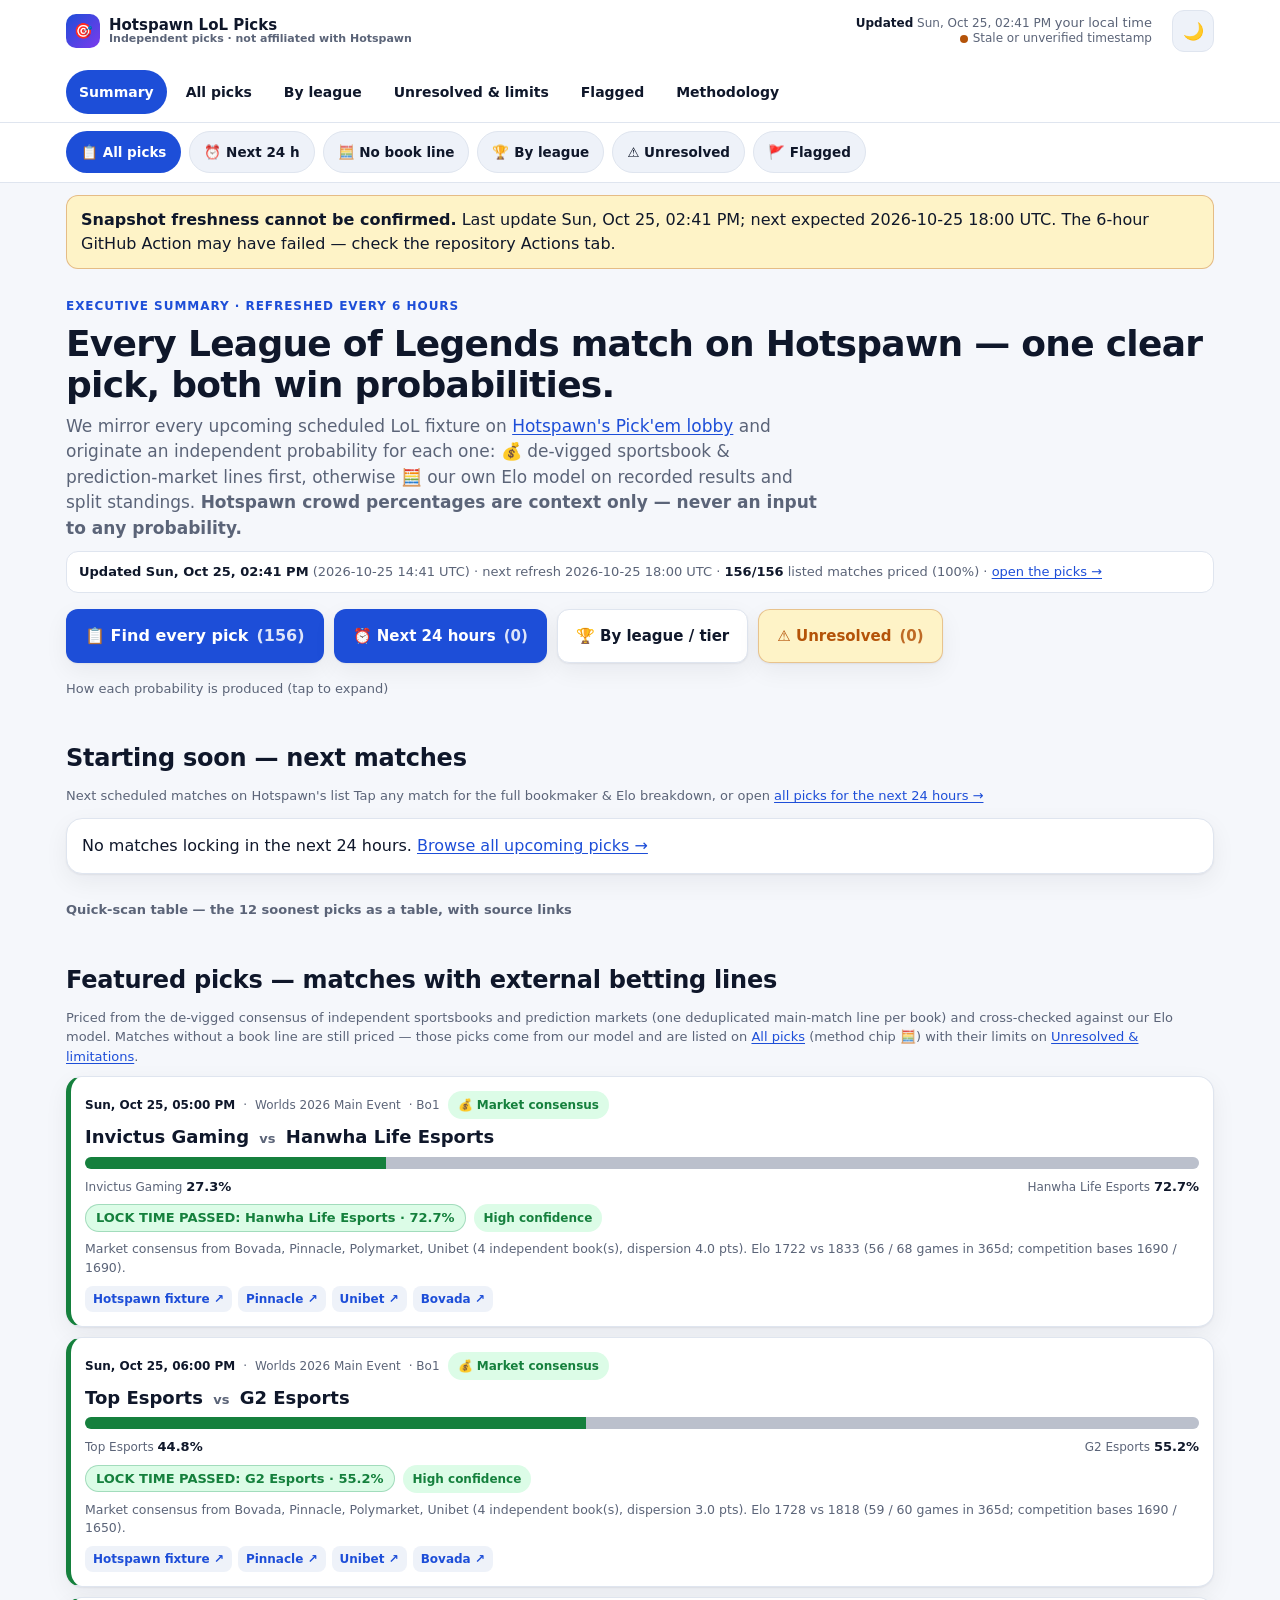
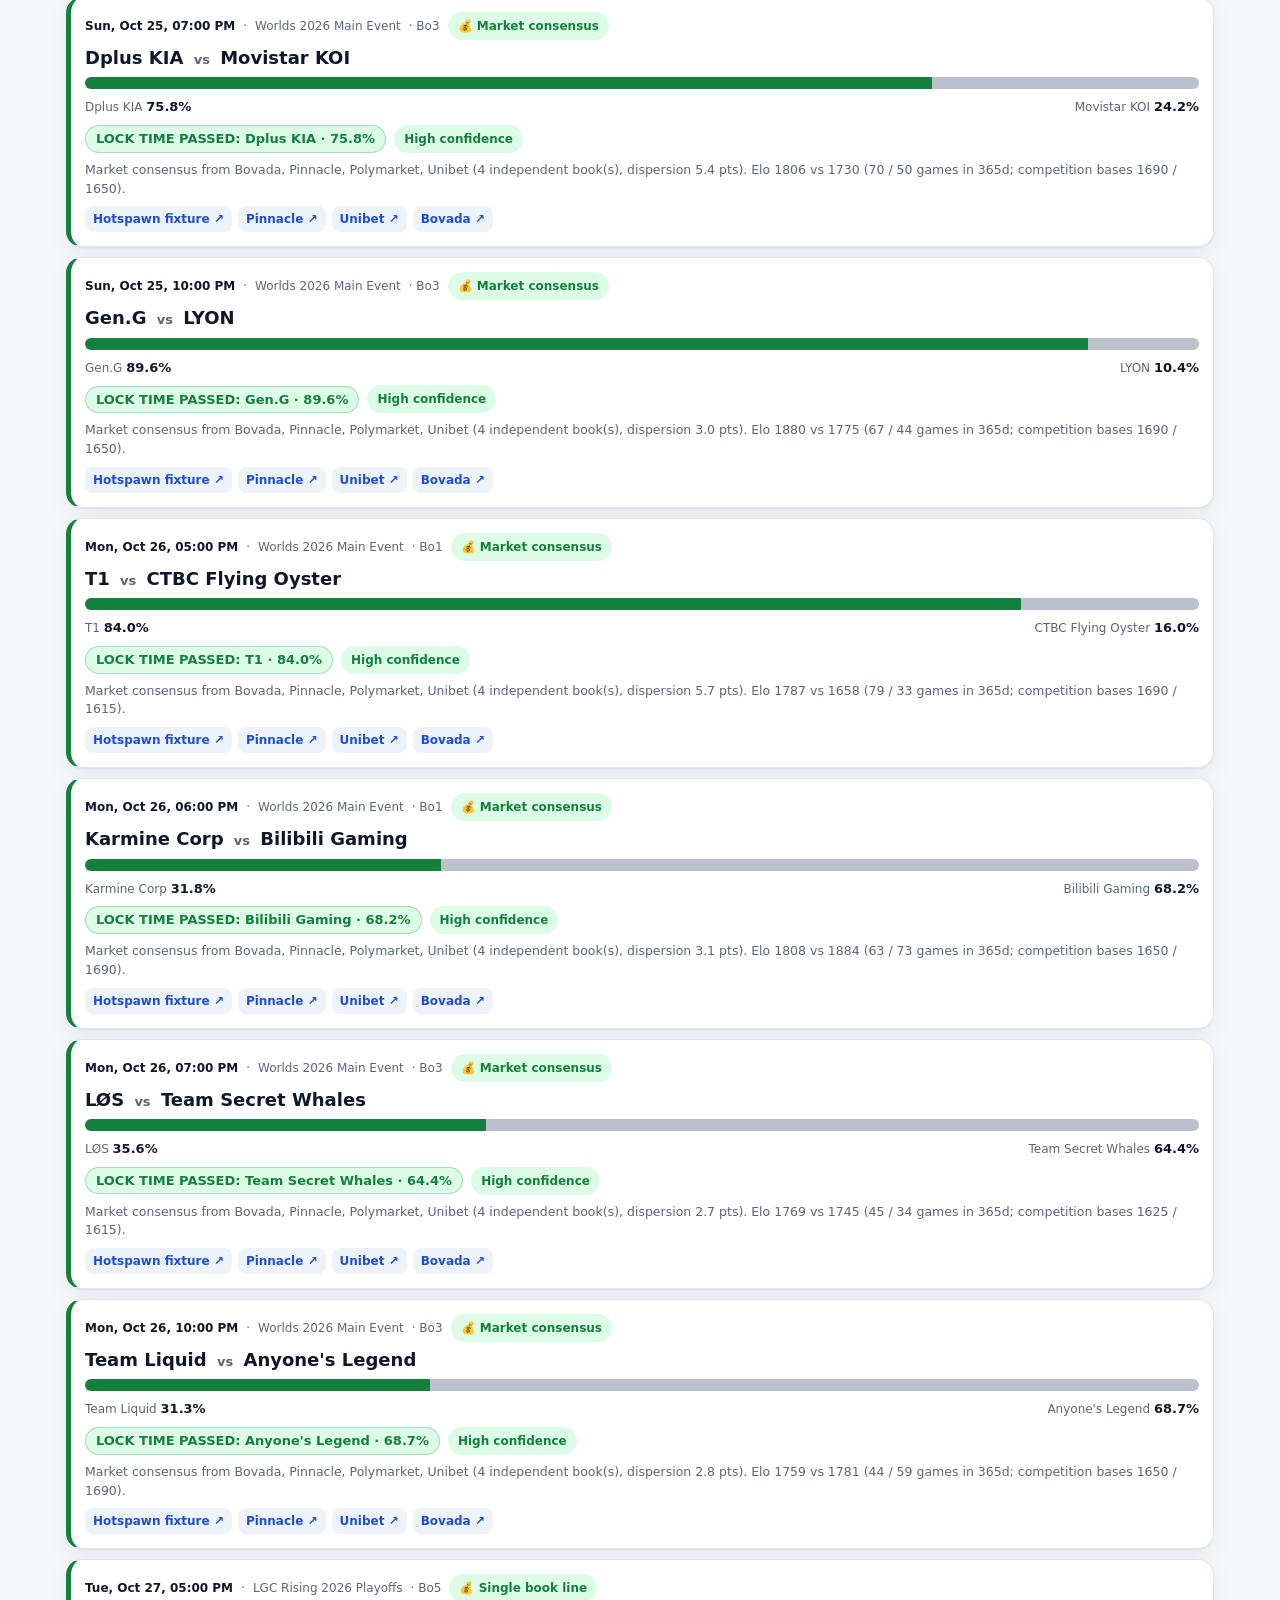
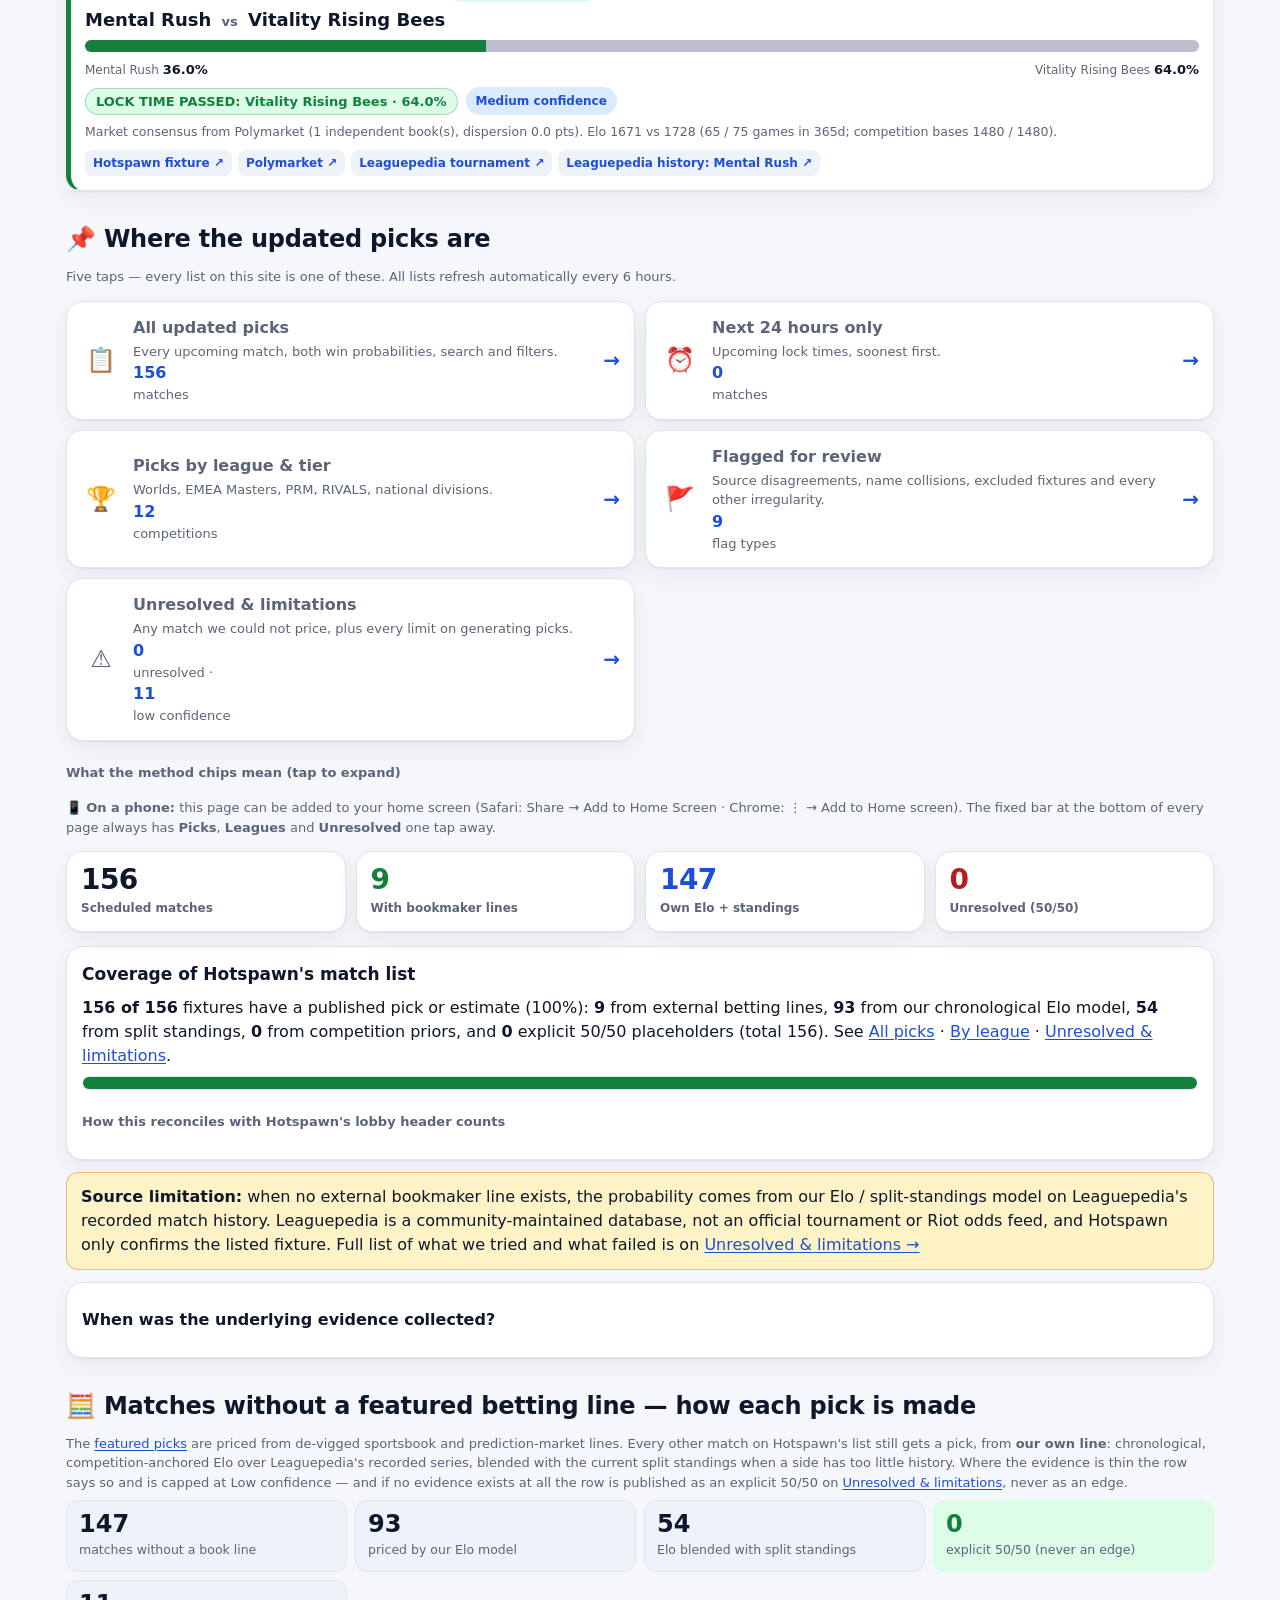
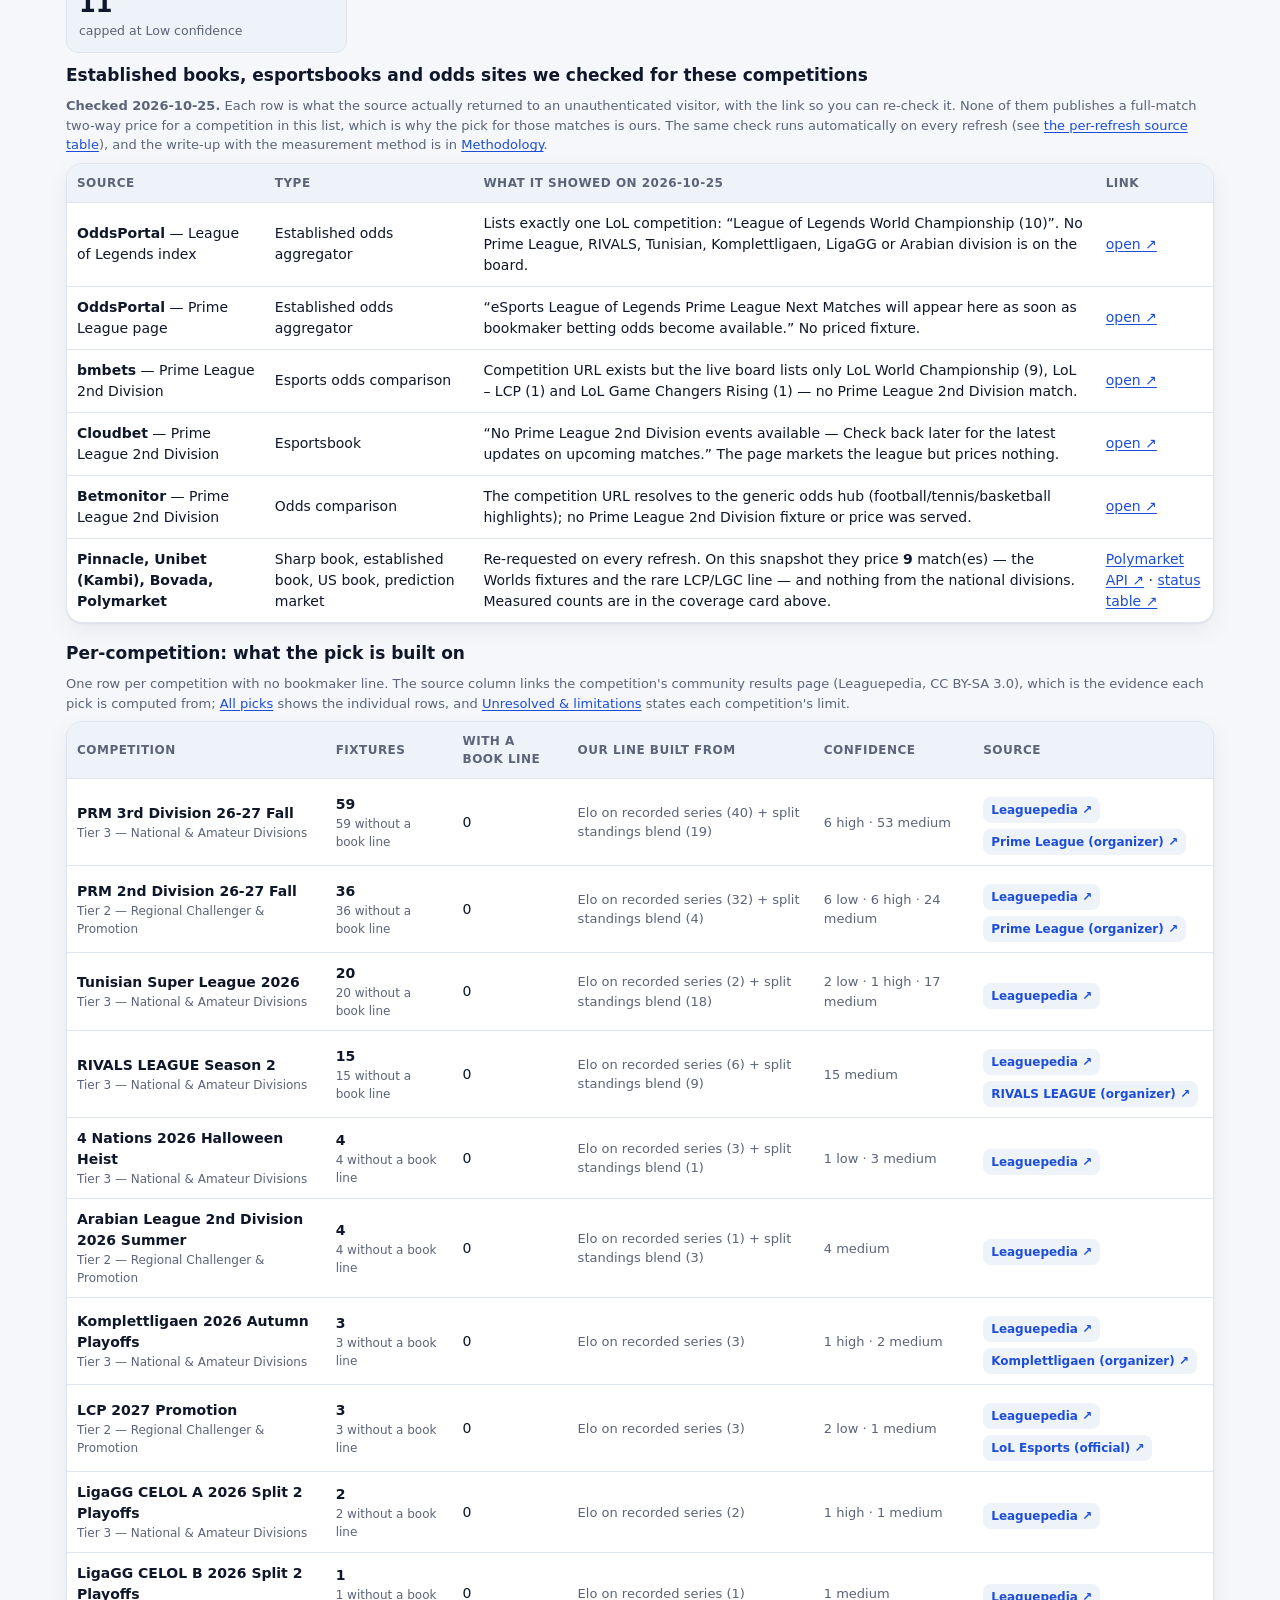
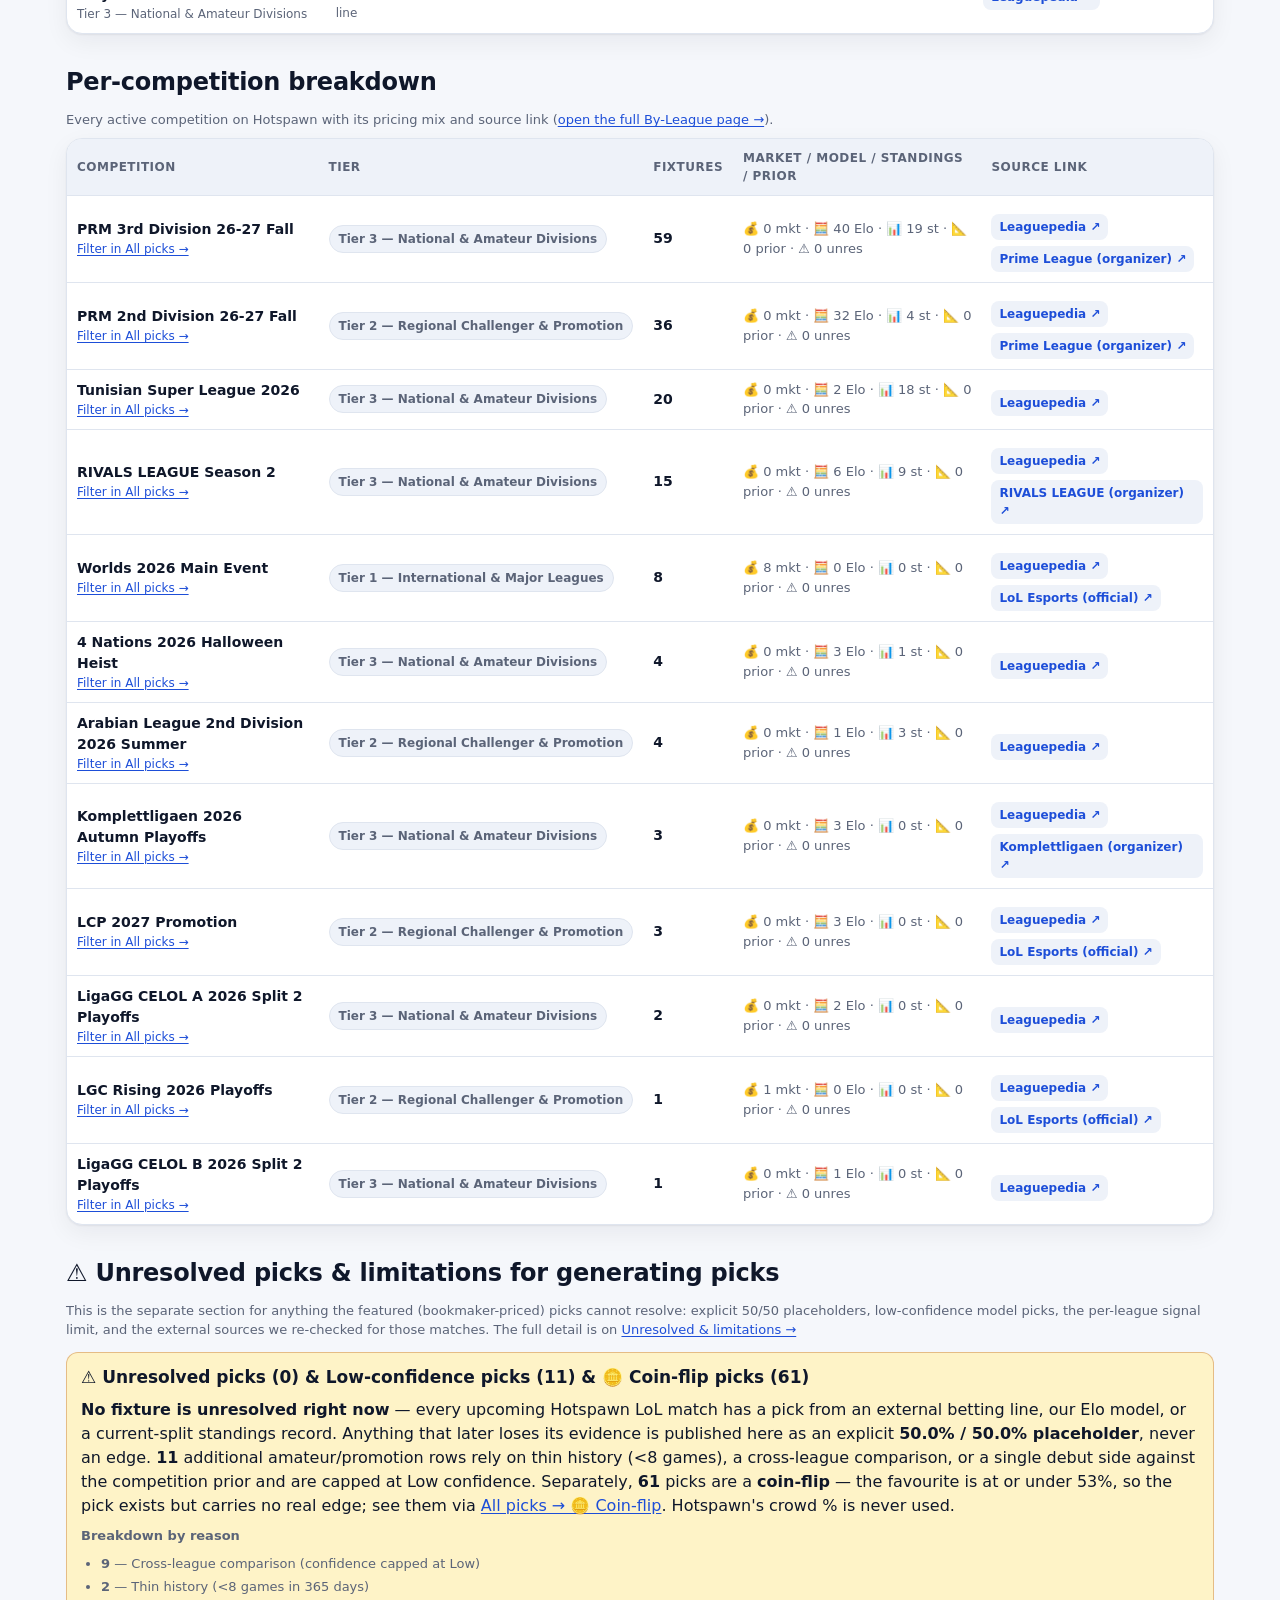
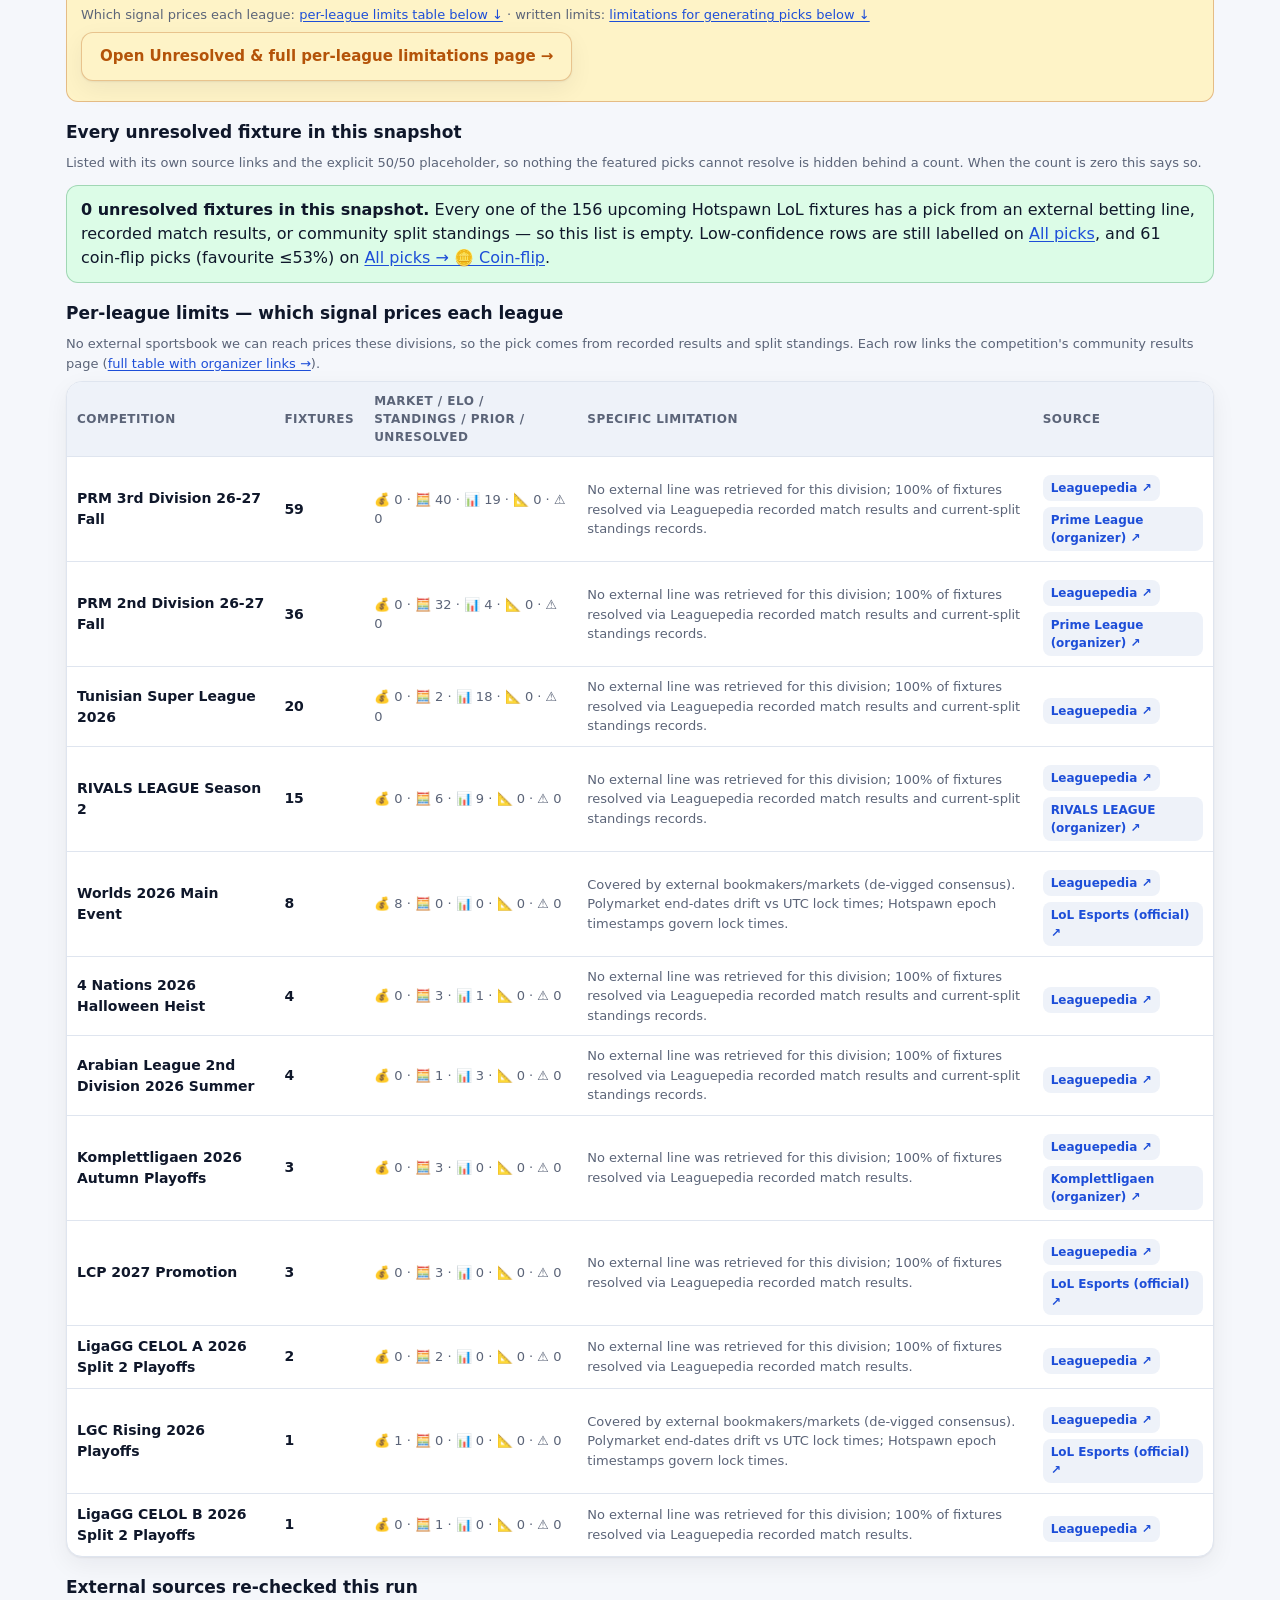
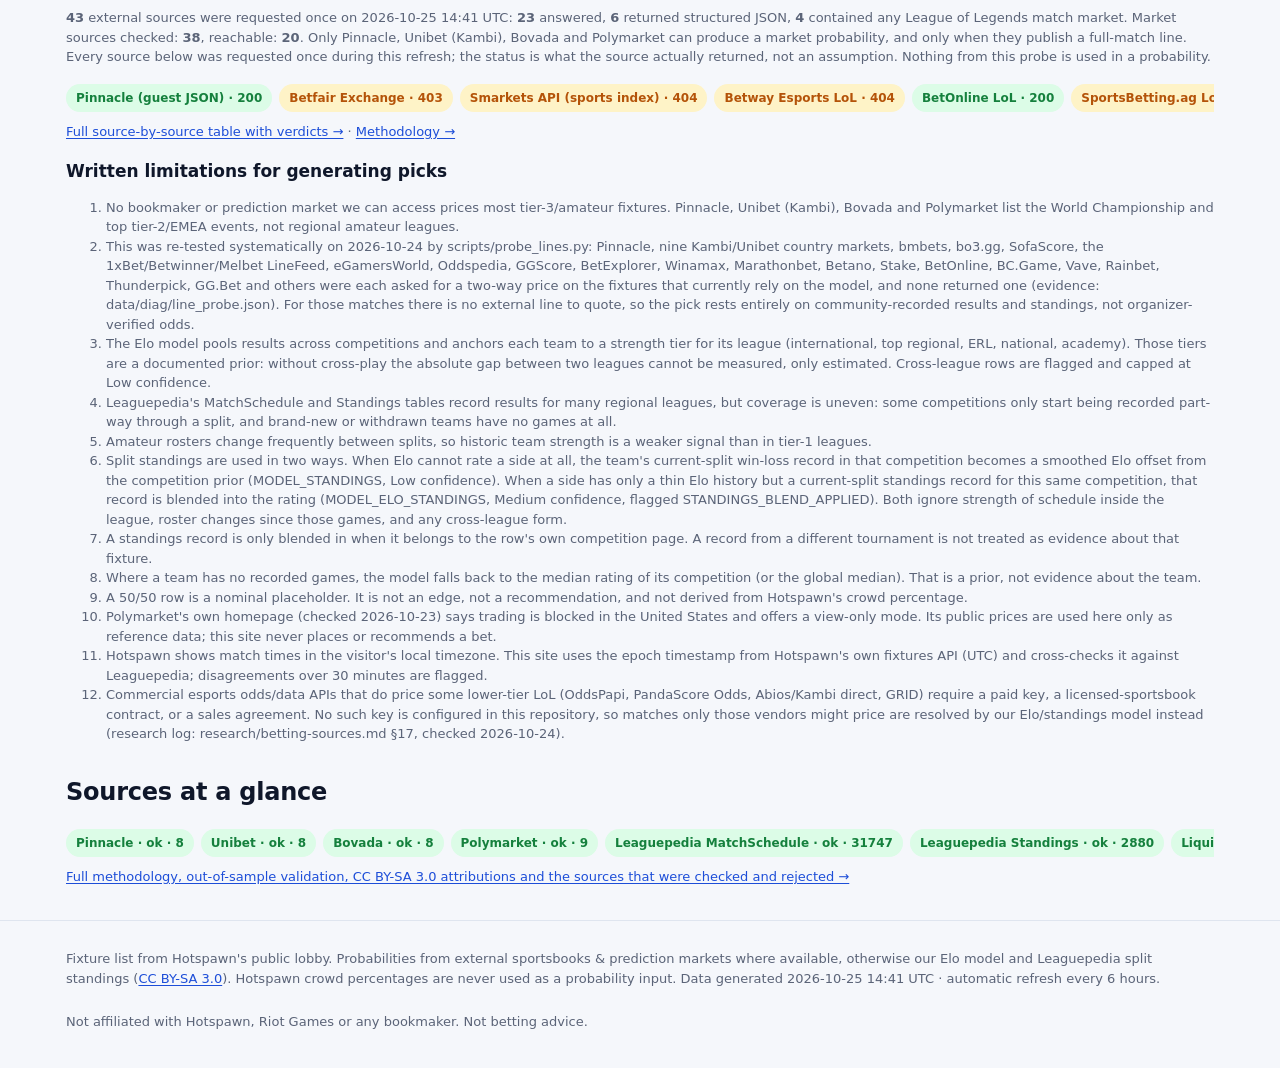
==== commit 32371746: "merge: integrate origin/main (bc38b0b / PR #67) & verify all combined suites Co-authored-by: arena-a" ====
--- a/docs/index.html
+++ b/docs/index.html
@@ -40,10 +40,21 @@
     </ul>
   </nav>
 </header>
+<nav class="jumpbar" aria-label="Quick jumps">
+  <div class="wrap inner">
+    <a class="hot" href="picks.html">📋 All picks</a>
+    <a href="picks.html?filter=next24">⏰ Next 24 h</a>
+    <a href="index.html#nonfeatured">🧮 No book line</a>
+    <a href="leagues.html">🏆 By league</a>
+    <a href="unresolved.html">⚠️ Unresolved</a>
+    <a href="flagged.html">🚩 Flagged</a>
+  </div>
+</nav>
 
 <main id="main" class="wrap">
   <div id="error-box"></div>
   <div id="freshness-warning" class="hidden"></div>
+  <div id="input-health" class="hidden" role="status"></div>
 
   <section class="hero">
     <p class="eyebrow">Executive summary · refreshed every 6 hours</p>
@@ -122,7 +133,7 @@
       </a>
       <a class="linkcard" href="picks.html?filter=next24" id="here-24">
         <span class="ico" aria-hidden="true">⏰</span>
-        <span><b>Next 24 hours only</b><span>What locks soonest, biggest win probability first. <b class="n" id="here-24-count">—</b> matches</span></span>
+        <span><b>Next 24 hours only</b><span>Upcoming lock times, soonest first. <b class="n" id="here-24-count">—</b> matches</span></span>
         <span class="arrow" aria-hidden="true">→</span>
       </a>
       <a class="linkcard" href="leagues.html" id="here-leagues">
@@ -182,9 +193,112 @@
     </div>
   </section>
 
+  <details class="card" id="input-freshness">
+    <summary><b>When was the underlying evidence collected?</b></summary>
+    <p class="small">Dashboard generation and input collection are different timestamps. Community results can come from a cached snapshot after an upstream failure; the warning above remains visible even when this dashboard was just rebuilt.</p>
+    <div data-input-freshness></div>
+    <a href="methodology.html#input-freshness">Full evidence and verification limits →</a>
+  </details>
+
+  <section id="nonfeatured" aria-labelledby="nonfeatured-heading">
+    <h2 id="nonfeatured-heading">🧮 Matches without a featured betting line — how each pick is made</h2>
+    <p class="small">The <a href="#featured-heading">featured picks</a> are priced from de-vigged sportsbook and
+      prediction-market lines. Every other match on Hotspawn's list still gets a pick, from <b>our own line</b>:
+      chronological, competition-anchored Elo over Leaguepedia's recorded series, blended with the current split
+      standings when a side has too little history. Where the evidence is thin the row says so and is capped at
+      Low confidence — and if no evidence exists at all the row is published as an explicit 50/50 on
+      <a href="unresolved.html">Unresolved &amp; limitations</a>, never as an edge.</p>
+    <div class="stats-mini" id="nonfeatured-counts"></div>
+    <h3>Established books, esportsbooks and odds sites we checked for these competitions</h3>
+    <p class="small"><b>Checked 2026-10-25.</b> Each row is what the source actually returned to an
+      unauthenticated visitor, with the link so you can re-check it. None of them publishes a full-match two-way
+      price for a competition in this list, which is why the pick for those matches is ours.
+      The same check runs automatically on every refresh (see
+      <a href="unresolved.html#sources-checked">the per-refresh source table</a>), and the write-up with the
+      measurement method is in <a href="methodology.html">Methodology</a>.</p>
+    <div class="table-wrap">
+      <table>
+        <thead>
+          <tr>
+            <th scope="col">Source</th>
+            <th scope="col">Type</th>
+            <th scope="col">What it showed on 2026-10-25</th>
+            <th scope="col">Link</th>
+          </tr>
+        </thead>
+        <tbody>
+          <tr>
+            <td data-label="Source"><b>OddsPortal</b> — League of Legends index</td>
+            <td data-label="Type">Established odds aggregator</td>
+            <td data-label="Observed">Lists exactly one LoL competition: “League of Legends World Championship (10)”.
+              No Prime League, RIVALS, Tunisian, Komplettligaen, LigaGG or Arabian division is on the board.</td>
+            <td data-label="Link"><a href="https://www.oddsportal.com/esports/league-of-legends/" target="_blank" rel="noopener">open ↗</a></td>
+          </tr>
+          <tr>
+            <td data-label="Source"><b>OddsPortal</b> — Prime League page</td>
+            <td data-label="Type">Established odds aggregator</td>
+            <td data-label="Observed">“eSports League of Legends Prime League Next Matches will appear here as soon as
+              bookmaker betting odds become available.” No priced fixture.</td>
+            <td data-label="Link"><a href="https://www.oddsportal.com/esports/league-of-legends/league-of-legends-prime-league/" target="_blank" rel="noopener">open ↗</a></td>
+          </tr>
+          <tr>
+            <td data-label="Source"><b>bmbets</b> — Prime League 2nd Division</td>
+            <td data-label="Type">Esports odds comparison</td>
+            <td data-label="Observed">Competition URL exists but the live board lists only LoL World Championship (9),
+              LoL – LCP (1) and LoL Game Changers Rising (1) — no Prime League 2nd Division match.</td>
+            <td data-label="Link"><a href="https://www.bmbets.com/e-sports/world/lol---prime-league-2nd-division/" target="_blank" rel="noopener">open ↗</a></td>
+          </tr>
+          <tr>
+            <td data-label="Source"><b>Cloudbet</b> — Prime League 2nd Division</td>
+            <td data-label="Type">Esportsbook</td>
+            <td data-label="Observed">“No Prime League 2nd Division events available — Check back later for the latest
+              updates on upcoming matches.” The page markets the league but prices nothing.</td>
+            <td data-label="Link"><a href="https://www.cloudbet.com/en/esports/league-of-legends/germany-t8205-prime-league-2nd-division" target="_blank" rel="noopener">open ↗</a></td>
+          </tr>
+          <tr>
+            <td data-label="Source"><b>Betmonitor</b> — Prime League 2nd Division</td>
+            <td data-label="Type">Odds comparison</td>
+            <td data-label="Observed">The competition URL resolves to the generic odds hub (football/tennis/basketball
+              highlights); no Prime League 2nd Division fixture or price was served.</td>
+            <td data-label="Link"><a href="https://www.betmonitor.com/odds-comparison/esports/prime-league-2nd-division/10024464" target="_blank" rel="noopener">open ↗</a></td>
+          </tr>
+          <tr>
+            <td data-label="Source"><b>Pinnacle, Unibet (Kambi), Bovada, Polymarket</b></td>
+            <td data-label="Type">Sharp book, established book, US book, prediction market</td>
+            <td data-label="Observed">Re-requested on every refresh. On this snapshot they price
+              <b id="nonfeatured-mkt-count">—</b> match(es) — the Worlds fixtures and the rare LCP/LGC line — and
+              nothing from the national divisions. Measured counts are in the coverage card above.</td>
+            <td data-label="Link"><a href="https://gamma-api.polymarket.com" target="_blank" rel="noopener">Polymarket API ↗</a> · <a href="unresolved.html#sources-checked">status table ↗</a></td>
+          </tr>
+        </tbody>
+      </table>
+    </div>
+    <h3 style="margin-top:18px">Per-competition: what the pick is built on</h3>
+    <p class="small">One row per competition with no bookmaker line. The source column links the competition's
+      community results page (Leaguepedia, CC BY-SA 3.0), which is the evidence each pick is computed from;
+      <a href="picks.html">All picks</a> shows the individual rows, and
+      <a href="unresolved.html#by-league">Unresolved &amp; limitations</a> states each competition's limit.</p>
+    <div class="table-wrap">
+      <table>
+        <thead>
+          <tr>
+            <th scope="col">Competition</th>
+            <th scope="col">Fixtures</th>
+            <th scope="col">With a book line</th>
+            <th scope="col">Our line built from</th>
+            <th scope="col">Confidence</th>
+            <th scope="col">Source</th>
+          </tr>
+        </thead>
+        <tbody id="nonfeatured-body">
+          <tr><td colspan="6"><div class="loading"><span class="spinner"></span>Loading competitions…</div></td></tr>
+        </tbody>
+      </table>
+    </div>
+  </section>
   <section>
     <h2>Per-competition breakdown</h2>
-    <p class="small">Every active competition on Hotspawn with its pricing mix and verified source link
+    <p class="small">Every active competition on Hotspawn with its pricing mix and source link
       (<a href="leagues.html">open the full By-League page →</a>).</p>
     <div class="table-wrap">
       <table>
@@ -218,7 +332,7 @@
 
     <h3 style="margin-top:18px" id="exec-per-league">Per-league limits — which signal prices each league</h3>
     <p class="small">No external sportsbook we can reach prices these divisions, so the pick comes from recorded results and split
-      standings. Each row links the competition's verified results page
+      standings. Each row links the competition's community results page
       (<a href="unresolved.html#by-league">full table with organizer links →</a>).</p>
     <div class="table-wrap">
       <table>
--- a/docs/assets/style.css
+++ b/docs/assets/style.css
@@ -167,6 +167,19 @@
 .btn.warn { background: var(--amber-soft); color: var(--amber); border-color: color-mix(in srgb, var(--amber) 30%, transparent); }
 .btn.danger { background: var(--red-soft); color: var(--red); border-color: color-mix(in srgb, var(--red) 30%, transparent); }
 .btn:active { transform: translateY(1px); }
+
+/* quick-jump bar — sits below the sticky header (not inside it, so it cannot eat
+   a phone screen), identical on every page, one tap to the lists people open */
+.jumpbar { background: var(--surface); border-bottom: 1px solid var(--line); }
+.jumpbar .inner { display: flex; gap: 8px; overflow-x: auto; padding: 8px 16px 9px; scrollbar-width: none; }
+.jumpbar .inner::-webkit-scrollbar { display: none; }
+.jumpbar a {
+  white-space: nowrap; display: inline-flex; align-items: center; min-height: 42px; padding: 9px 14px;
+  border-radius: 999px; border: 1px solid var(--line); background: var(--surface-2); color: var(--text);
+  text-decoration: none; font-size: 13.5px; font-weight: 800;
+}
+.jumpbar a.hot { background: var(--brand); color: var(--brand-ink); border-color: transparent; }
+.jumpbar a:active { transform: translateY(1px); }
 
 /* stat grid */
 .stats { display: grid; grid-template-columns: repeat(2, minmax(0, 1fr)); gap: 10px; margin: 14px 0; }
@@ -430,3 +443,37 @@
   .legend { grid-template-columns: 1fr; gap: 2px; }
   .legend-t { margin: 0 0 8px; }
 }
+
+/* Actual 320/390px Chromium audit: long team and league names must wrap,
+   not push the entire dashboard wider than the phone. Keep filter strips
+   horizontally scrollable, but never let individual result badges overflow. */
+@media (max-width: 760px) {
+  .pickcell, .pick-pill, td .chip, .cat-nav .chipbtn {
+    white-space: normal;
+    overflow-wrap: anywhere;
+    max-width: 100%;
+  }
+  .pick-pill { display: inline-block; }
+  .cat-nav .chipbtn { min-width: 0; }
+  .probrow { flex-wrap: wrap; }
+  .kv { grid-template-columns: minmax(0, 1fr) minmax(0, 1fr); }
+  .kv dd { overflow-wrap: anywhere; }
+}
+
+/* phone readability pass (2026-10-25): the pick is the reason the page exists, so on
+   a narrow screen it gets the largest type on the card and the probabilities stay
+   on one line each, with the tap targets kept at >= 44px. */
+@media (max-width: 560px) {
+  .match { padding: 13px; }
+  .match .teams { font-size: 17px; }
+  .match .pick-pill { font-size: 15px; padding: 9px 12px; display: inline-block; }
+  .match .pick-pill b, .match .pick-pill .p { font-size: 17px; }
+  .match .probrow { font-size: 13px; gap: 4px; }
+  .match .probrow b { font-size: 15px; }
+  .match .evidence { font-size: 12px; }
+  .jumpbar a { min-height: 44px; }
+  .linkcard { min-height: 76px; }
+  h2 { font-size: 20px; }
+  .stats-mini { grid-template-columns: repeat(2, minmax(0, 1fr)); }
+  .stats-mini b { font-size: 22px; }
+}
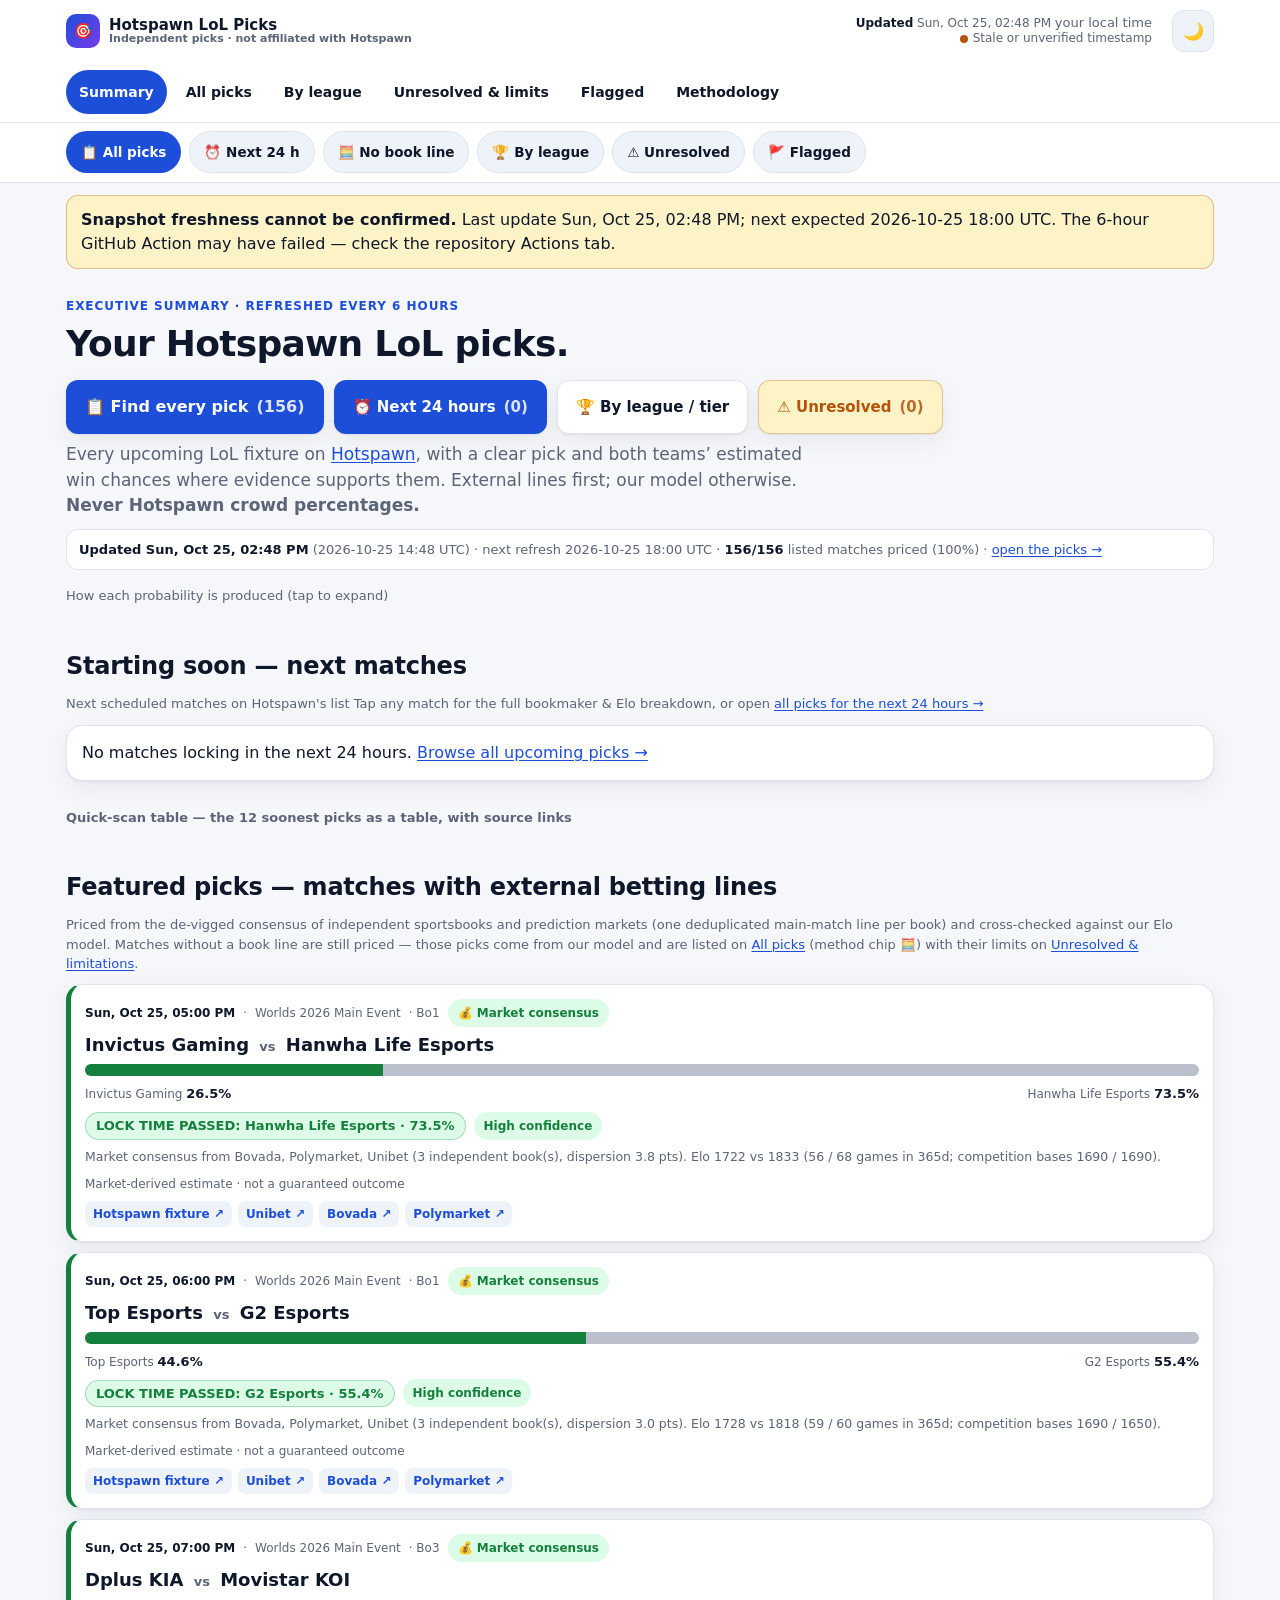
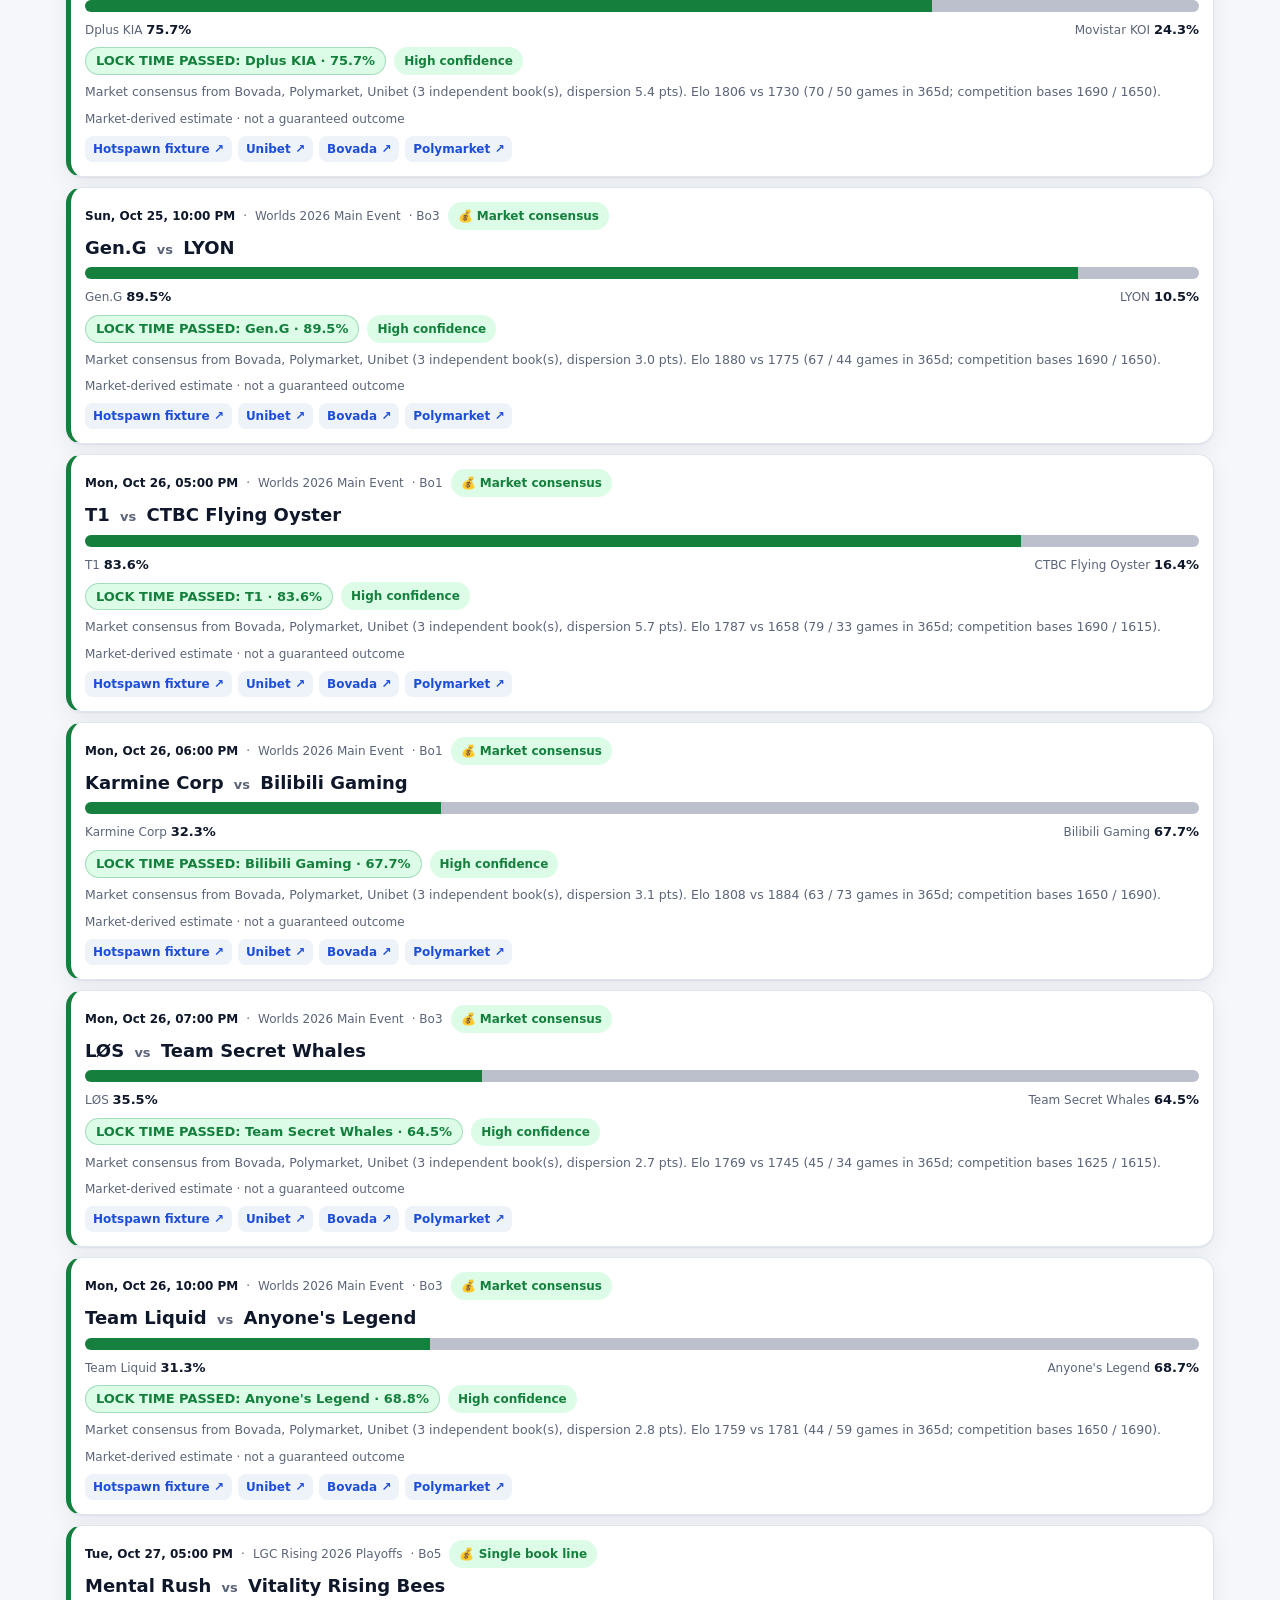
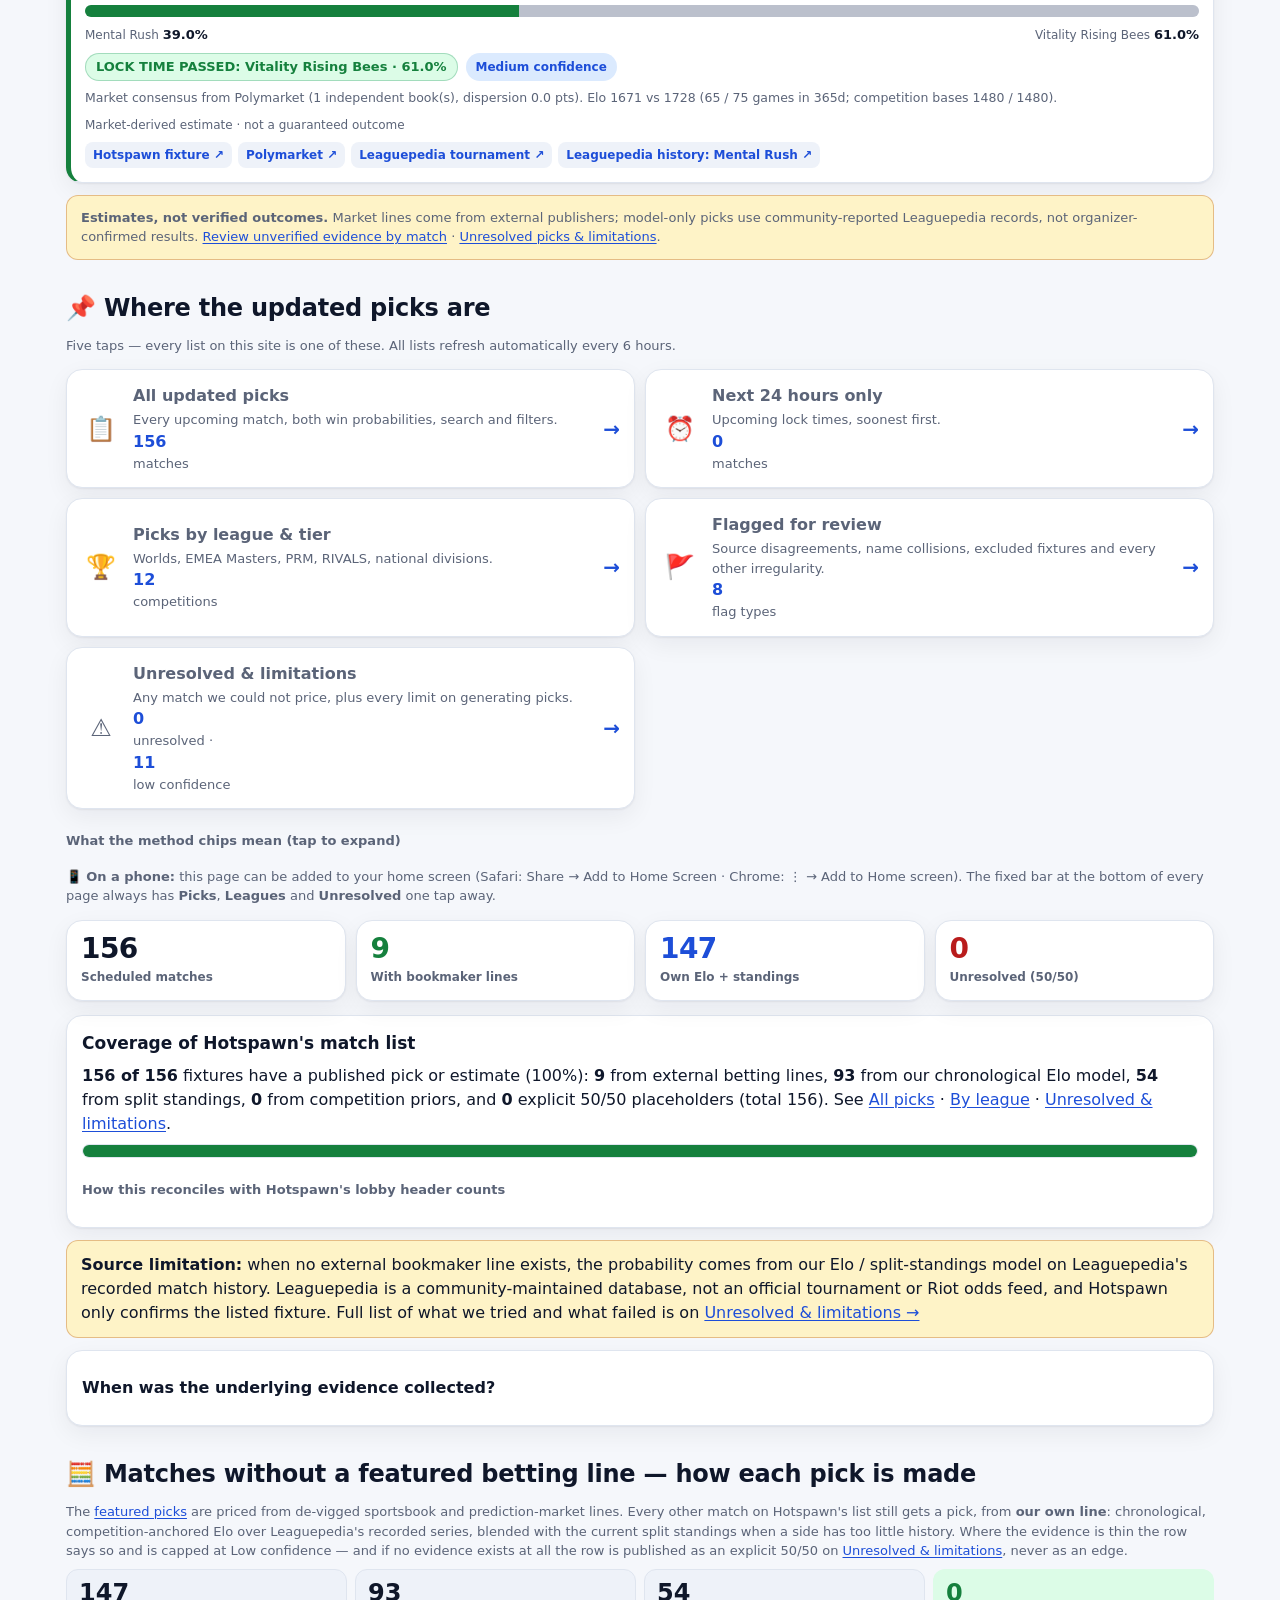
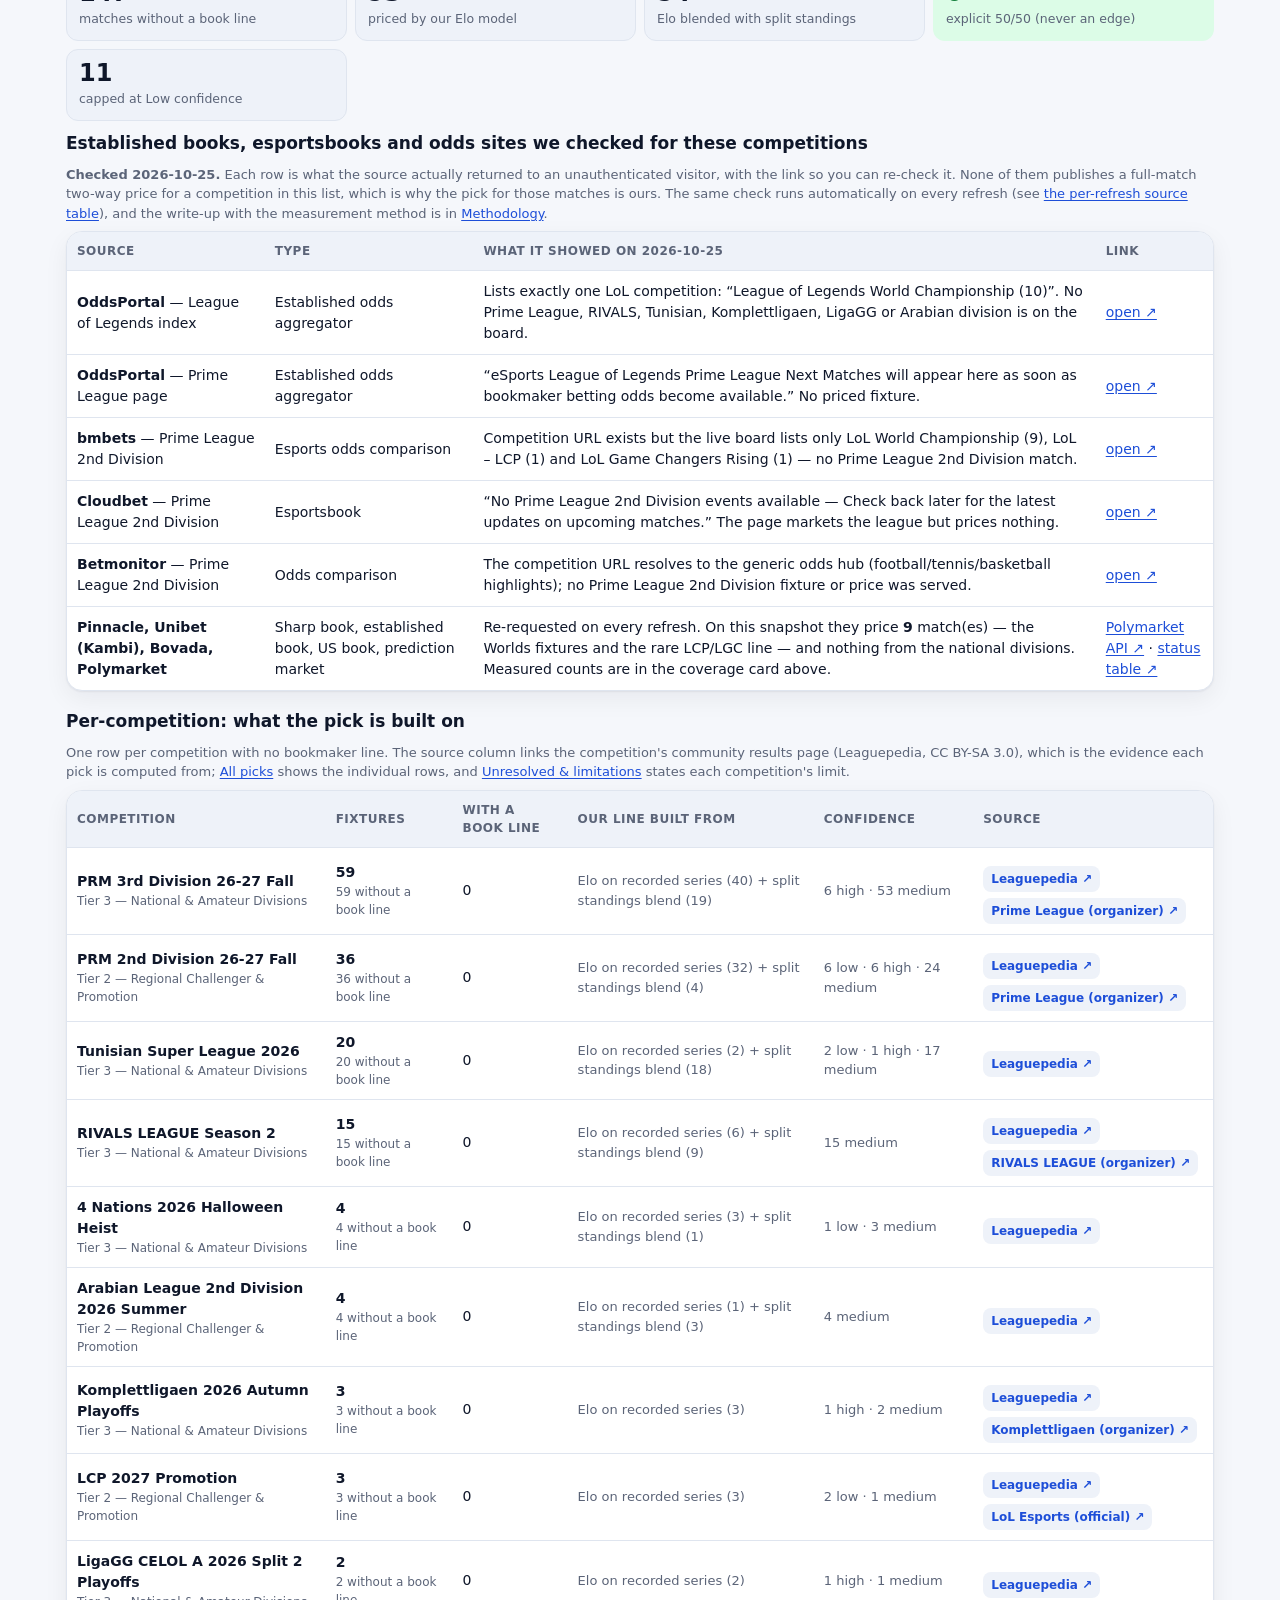
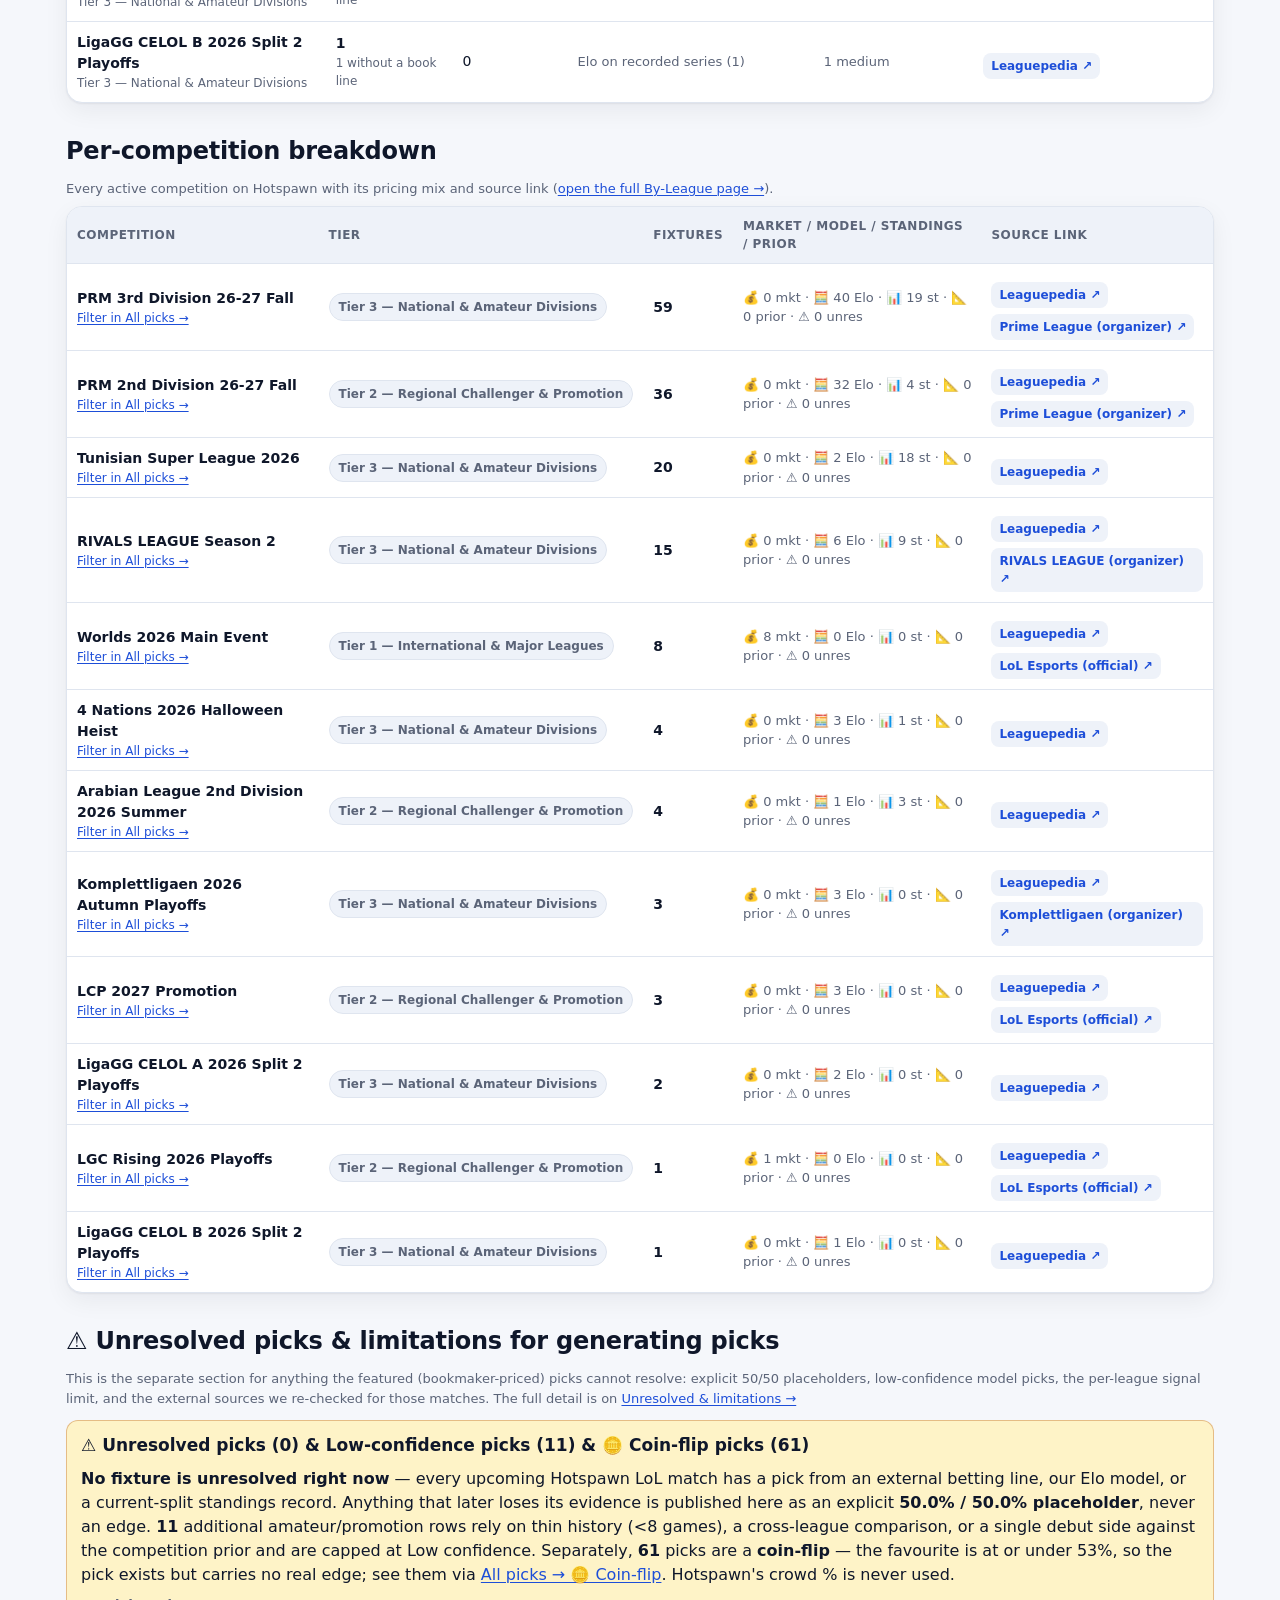
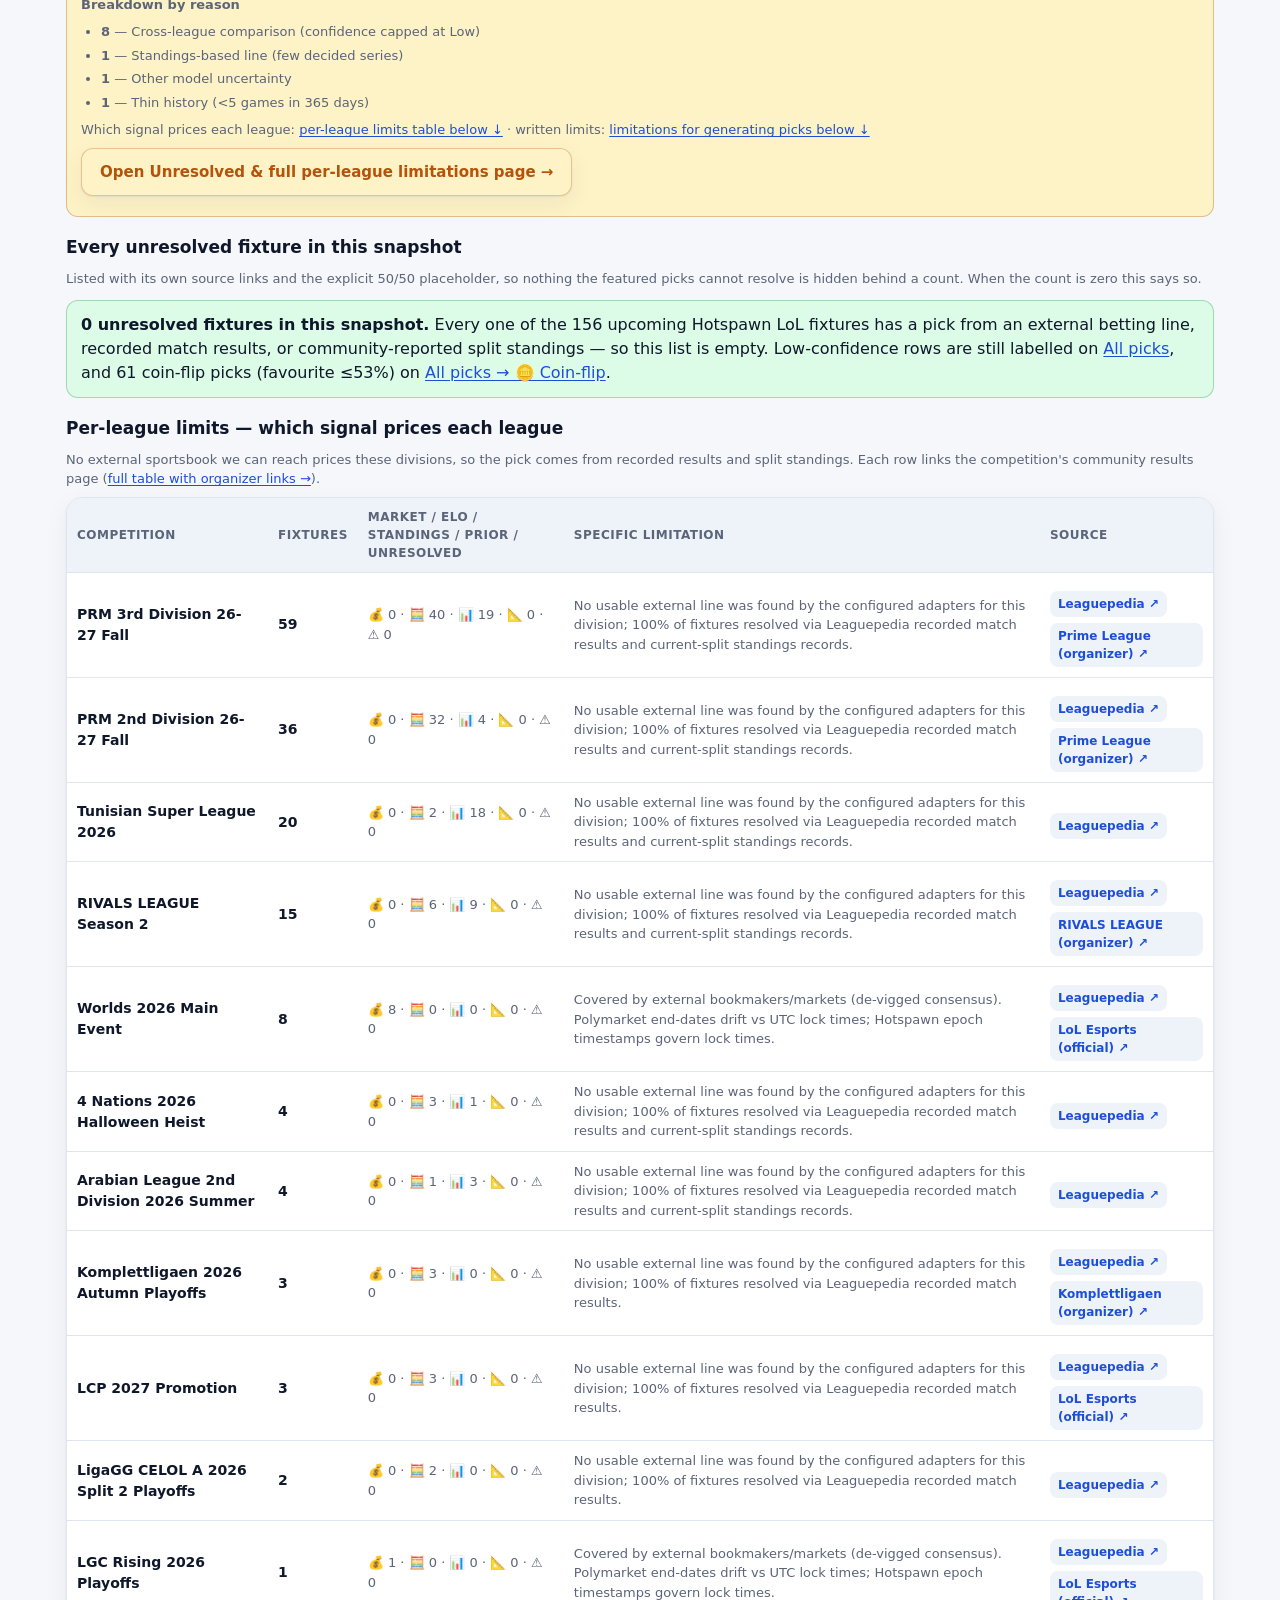
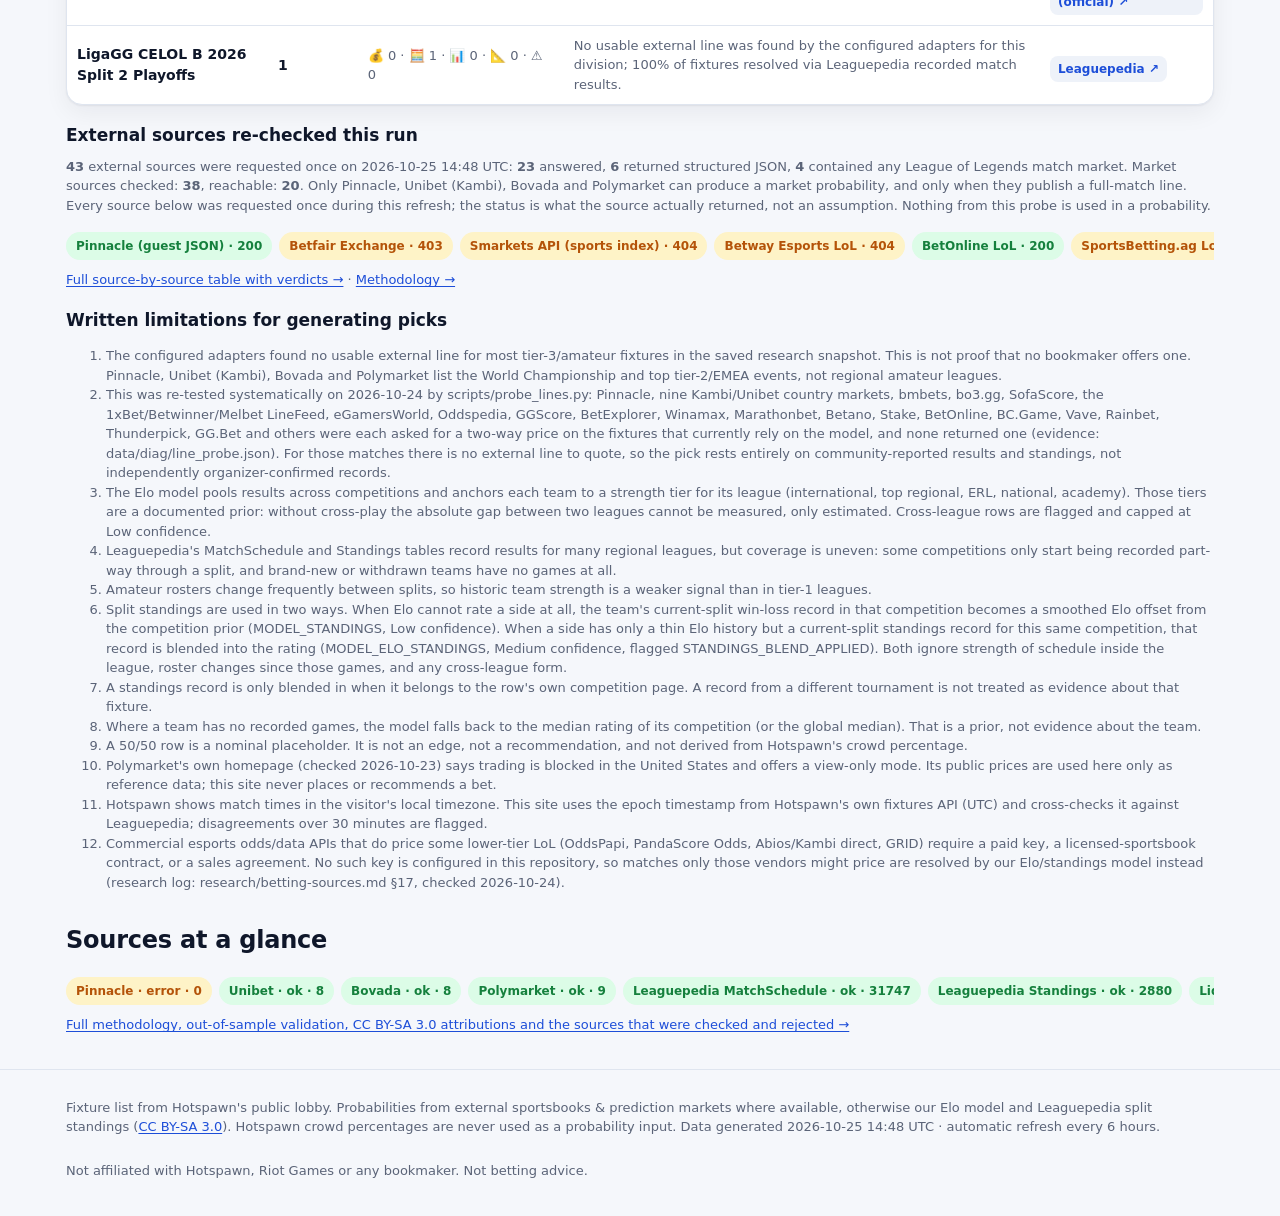
==== commit 6603cee2: "Merge pull request #75 from karagemop466-tech/arena/c1e74f5e-lolhotspawn2 Evidence-backed LoL covera" ====
--- a/docs/index.html
+++ b/docs/index.html
@@ -58,21 +58,16 @@
 
   <section class="hero">
     <p class="eyebrow">Executive summary · refreshed every 6 hours</p>
-    <h1>Every League of Legends match on Hotspawn — one clear pick, both win probabilities.</h1>
-    <p class="lede">
-      We mirror every upcoming scheduled LoL fixture on
-      <a href="https://play.hotspawn.com/lol-pickems" target="_blank" rel="noopener">Hotspawn's Pick'em lobby</a>
-      and originate an independent probability for each one: 💰 de-vigged sportsbook &amp; prediction-market lines first,
-      otherwise 🧮 our own Elo model on recorded results and split standings.
-      <b>Hotspawn crowd percentages are context only — never an input to any probability.</b>
-    </p>
-    <p class="statusline" id="hero-status">Loading the latest refresh…</p>
+    <h1>Your Hotspawn LoL picks.</h1>
     <div class="hero-actions">
       <a class="btn primary big" href="picks.html">📋 Find every pick <span class="btn-n" id="hero-count-picks">—</span></a>
       <a class="btn primary" href="picks.html?filter=next24">⏰ Next 24 hours <span class="btn-n" id="hero-count-next24">—</span></a>
       <a class="btn" href="leagues.html">🏆 By league / tier</a>
       <a class="btn warn" href="#unresolved-section">⚠️ Unresolved <span class="btn-n" id="hero-count-unresolved">—</span></a>
     </div>
+
+    <p class="lede">Every upcoming LoL fixture on <a href="https://play.hotspawn.com/lol-pickems" target="_blank" rel="noopener">Hotspawn</a>, with a clear pick and both teams’ estimated win chances where evidence supports them. External lines first; our model otherwise. <b>Never Hotspawn crowd percentages.</b></p>
+    <p class="statusline" id="hero-status">Loading the latest refresh…</p>
     <details class="hero-details">
       <summary class="small">How each probability is produced (tap to expand)</summary>
       <p class="small">
@@ -121,6 +116,11 @@
       <a href="unresolved.html">Unresolved &amp; limitations</a>.</p>
     <div id="featured"></div>
   </section>
+
+  <aside class="warnbox small" aria-label="Evidence standard">
+    <b>Estimates, not verified outcomes.</b> Market lines come from external publishers; model-only picks use community-reported Leaguepedia records, not organizer-confirmed results.
+    <a href="flagged.html#official-results-audit">Review unverified evidence by match</a> · <a href="unresolved.html">Unresolved picks &amp; limitations</a>.
+  </aside>
 
   <section id="picks-here" aria-labelledby="picks-here-heading">
     <h2 id="picks-here-heading">📌 Where the updated picks are</h2>
@@ -155,8 +155,8 @@
     <details class="hero-details" style="margin-top:10px">
       <summary class="small" style="cursor:pointer"><b>What the method chips mean (tap to expand)</b></summary>
       <div class="legend" aria-label="What the method chips mean" style="margin-top:8px">
-        <span class="chip green">💰 Market consensus</span><span class="legend-t">two or more independent books or prediction markets price this match (de-vigged average)</span>
-        <span class="chip green">💰 Single book line</span><span class="legend-t">only one reachable book prices it — a line, not a consensus</span>
+        <span class="chip green">💰 Market consensus</span><span class="legend-t">two or more independent books or prediction markets provide usable lines (median with 3+ sources; weighted mean with 2)</span>
+        <span class="chip green">💰 Single book line</span><span class="legend-t">one usable source in this snapshot — a line, not a consensus</span>
         <span class="chip blue">🧮 Own Elo model</span><span class="legend-t">our model on Leaguepedia's recorded results</span>
         <span class="chip blue">📊 Elo + standings</span><span class="legend-t">the model blended with the current split table</span>
         <span class="chip amber">🧮 Elo (thin history)</span><span class="legend-t">few recorded games — wide error bars, marked Low confidence</span>
--- a/docs/assets/style.css
+++ b/docs/assets/style.css
@@ -477,3 +477,45 @@
   .stats-mini { grid-template-columns: repeat(2, minmax(0, 1fr)); }
   .stats-mini b { font-size: 22px; }
 }
+
+/* Narrow phones: never let a long team name or league label widen the page.
+   Do not hide overflow: retain every character and wrap the badge instead. */
+@media (max-width: 760px) {
+  .pickcell { white-space: normal; }
+  .pick-pill, .chip {
+    max-width: 100%; min-width: 0; white-space: normal; overflow-wrap: anywhere;
+  }
+  .chips .chip { flex-shrink: 0; white-space: nowrap; }
+  .probrow > span { min-width: 0; overflow-wrap: anywhere; }
+}
+@media (max-width: 760px) {
+  .cat-nav .chipbtn { max-width: 100%; white-space: normal; overflow-wrap: anywhere; }
+}
+
+/* On phones lead with the teams, pick and probabilities, not timestamp metadata. */
+@media (max-width: 760px) {
+  #picks-body tr { display: flex; flex-direction: column; }
+  #picks-body td { order: 4; }
+  #picks-body .teams-cell { order: 0; }
+  #picks-body .pickcell { order: 1; }
+  #picks-body .probcell { order: 2; }
+  #picks-body td[data-label="Start"] { order: 3; }
+}
+@media (max-width: 760px) {
+  /* Keep the integrated why-line, but place it after the two probabilities so
+     phone users do not have to scroll past analysis to see the actual chance. */
+  #picks-body td { order: 5; }
+  #picks-body .teams-cell { order: 0; }
+  #picks-body .pickcell { display: contents; }
+  #picks-body .pickcell::before { display: none; }
+  #picks-body .pickcell > .pick-pill { order: 1; align-self: flex-start; margin: 6px 0; }
+  #picks-body .probcell { order: 2; }
+  #picks-body .pickcell > .sub { order: 3; }
+  #picks-body td[data-label="Start"] { order: 4; }
+}
+
+@media (max-width: 760px) {
+  /* The picks page already has top/bottom navigation and quick filters. Avoid
+     a third navigation row pushing the actual pick off a narrow phone. */
+  body[data-page="picks"] > .jumpbar { display: none; }
+}
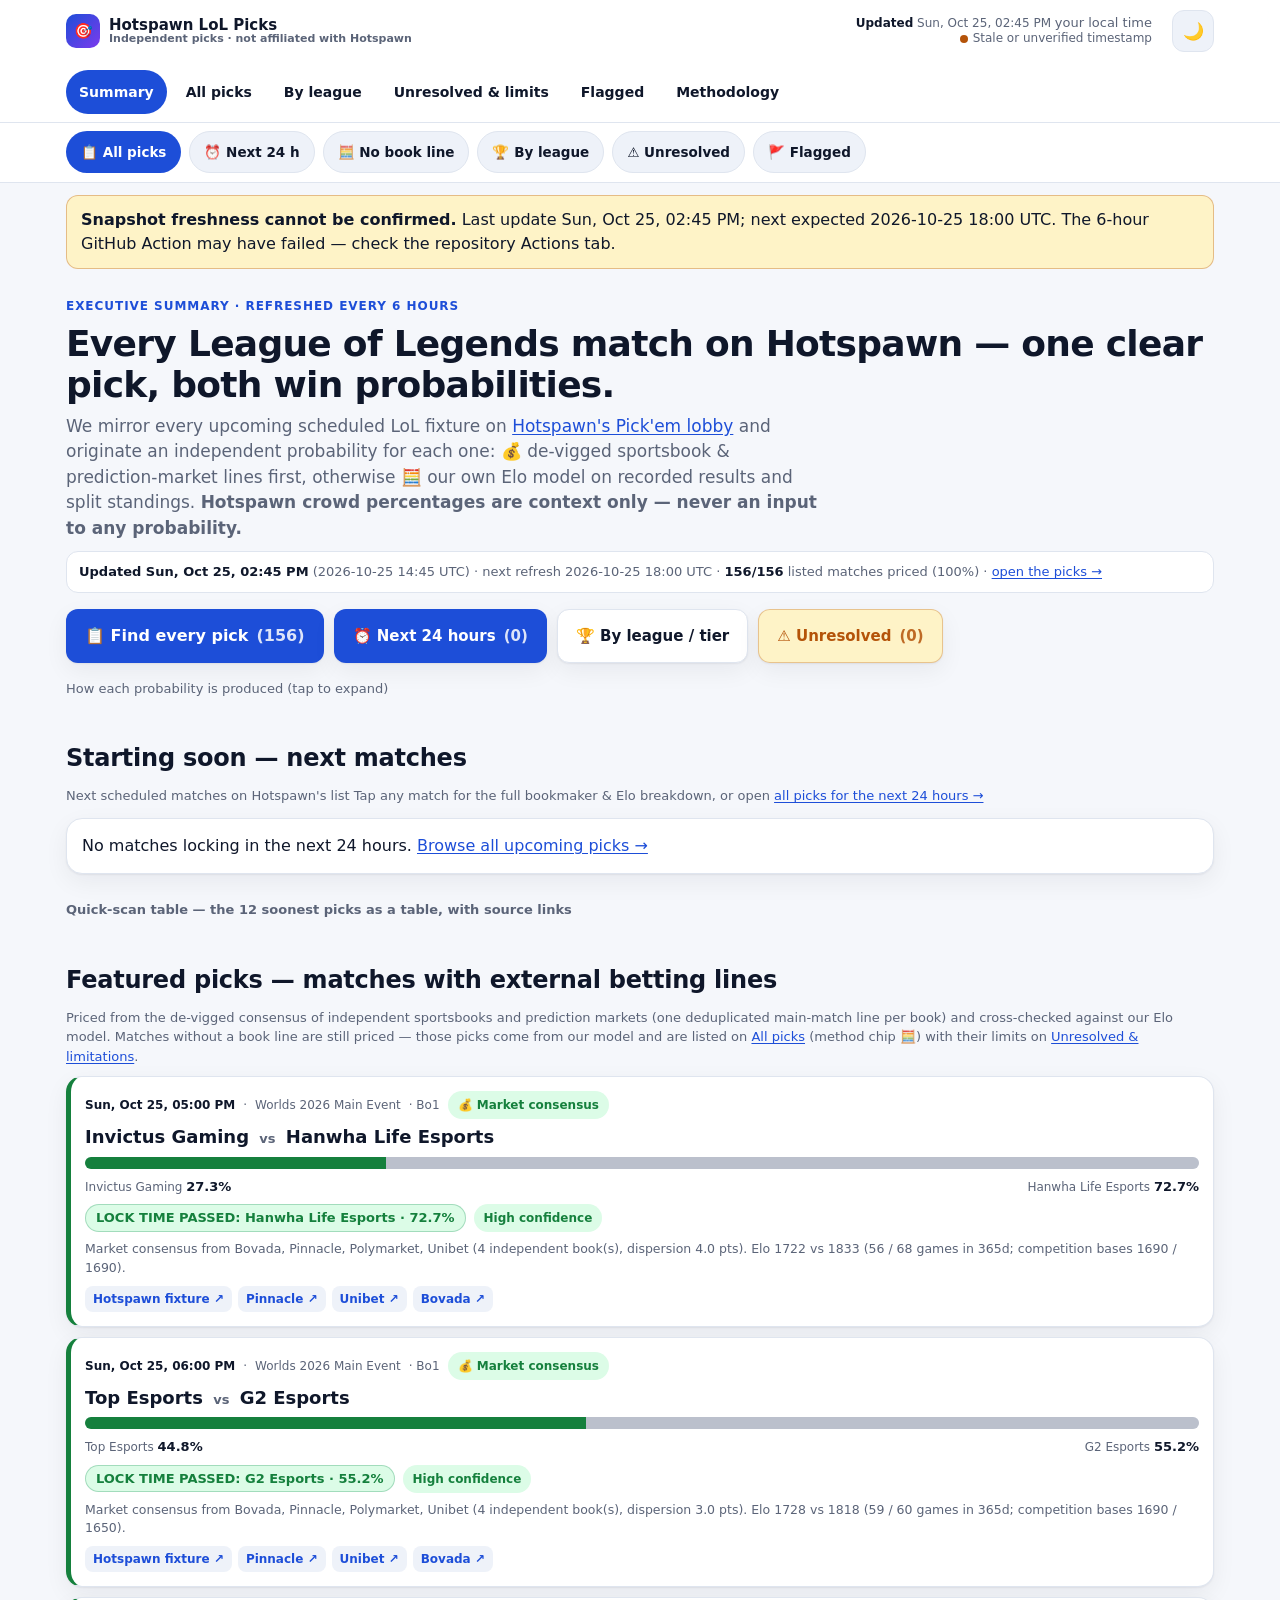
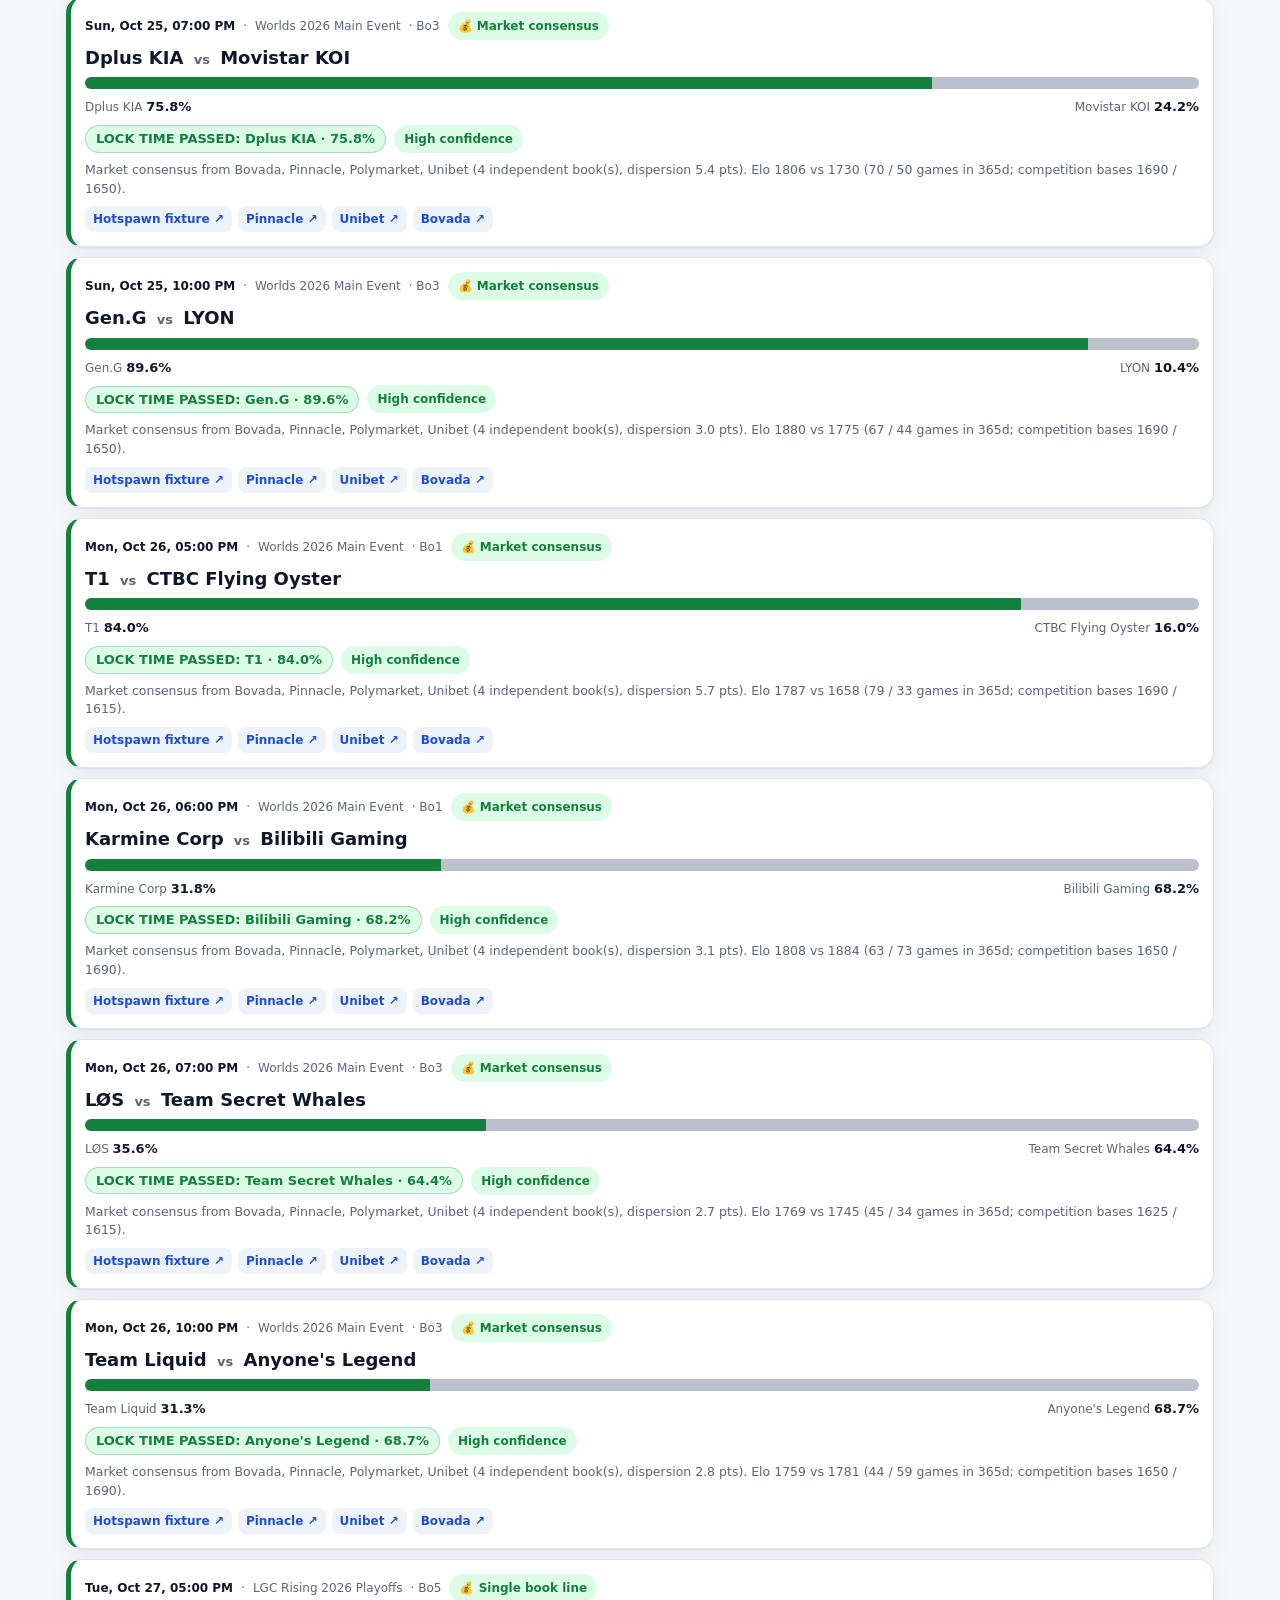
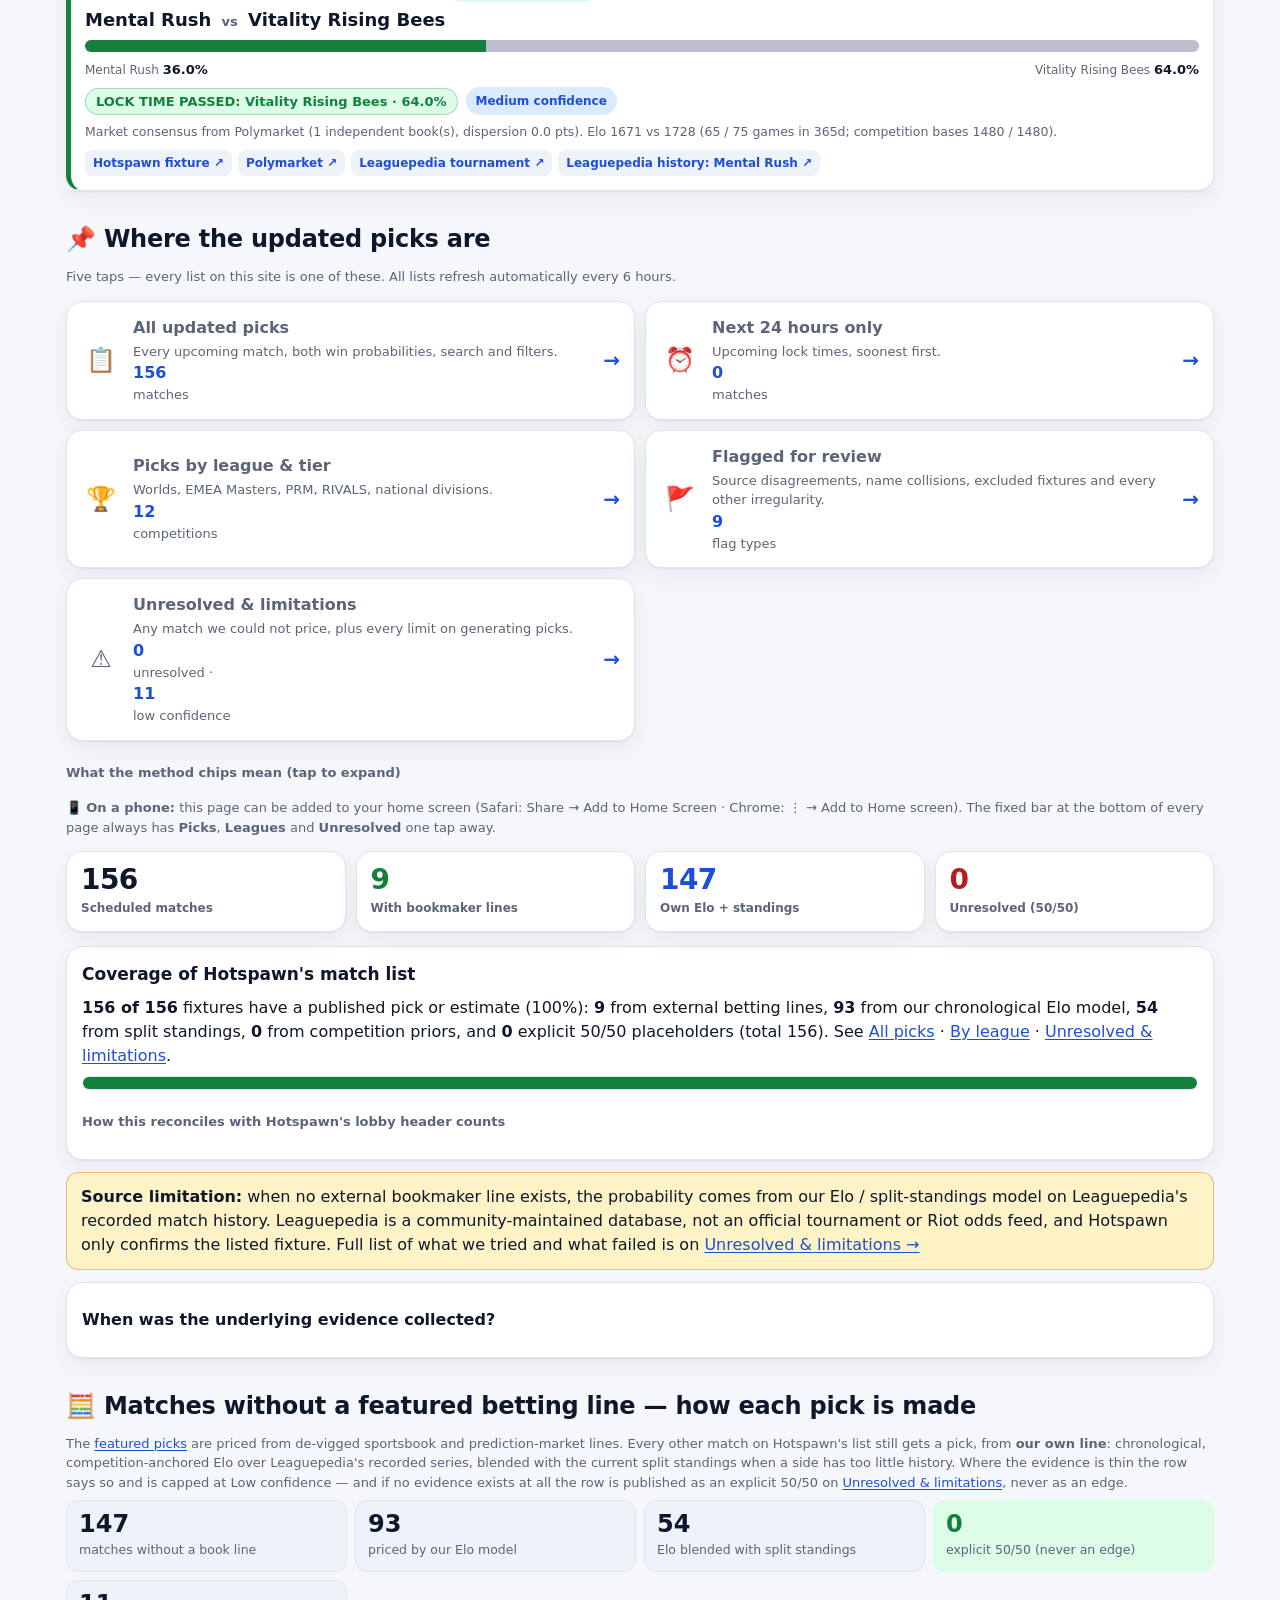
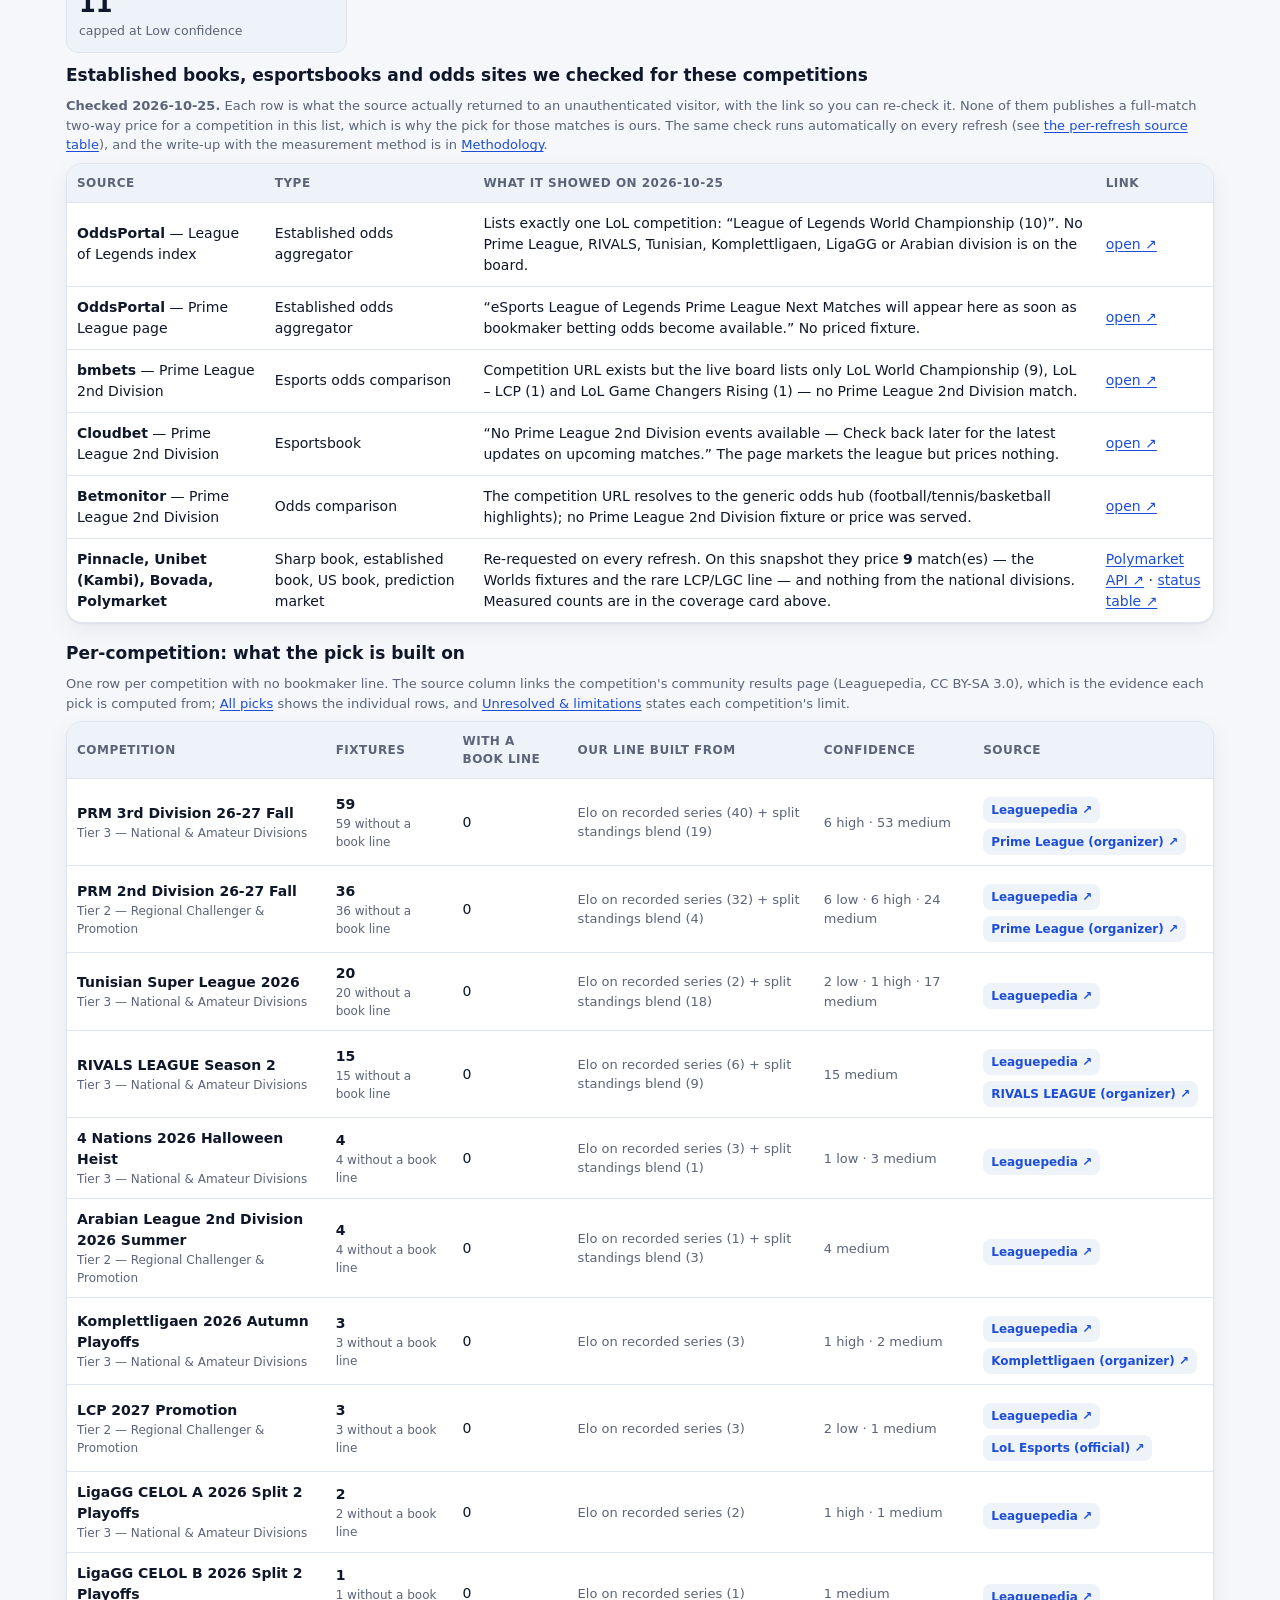
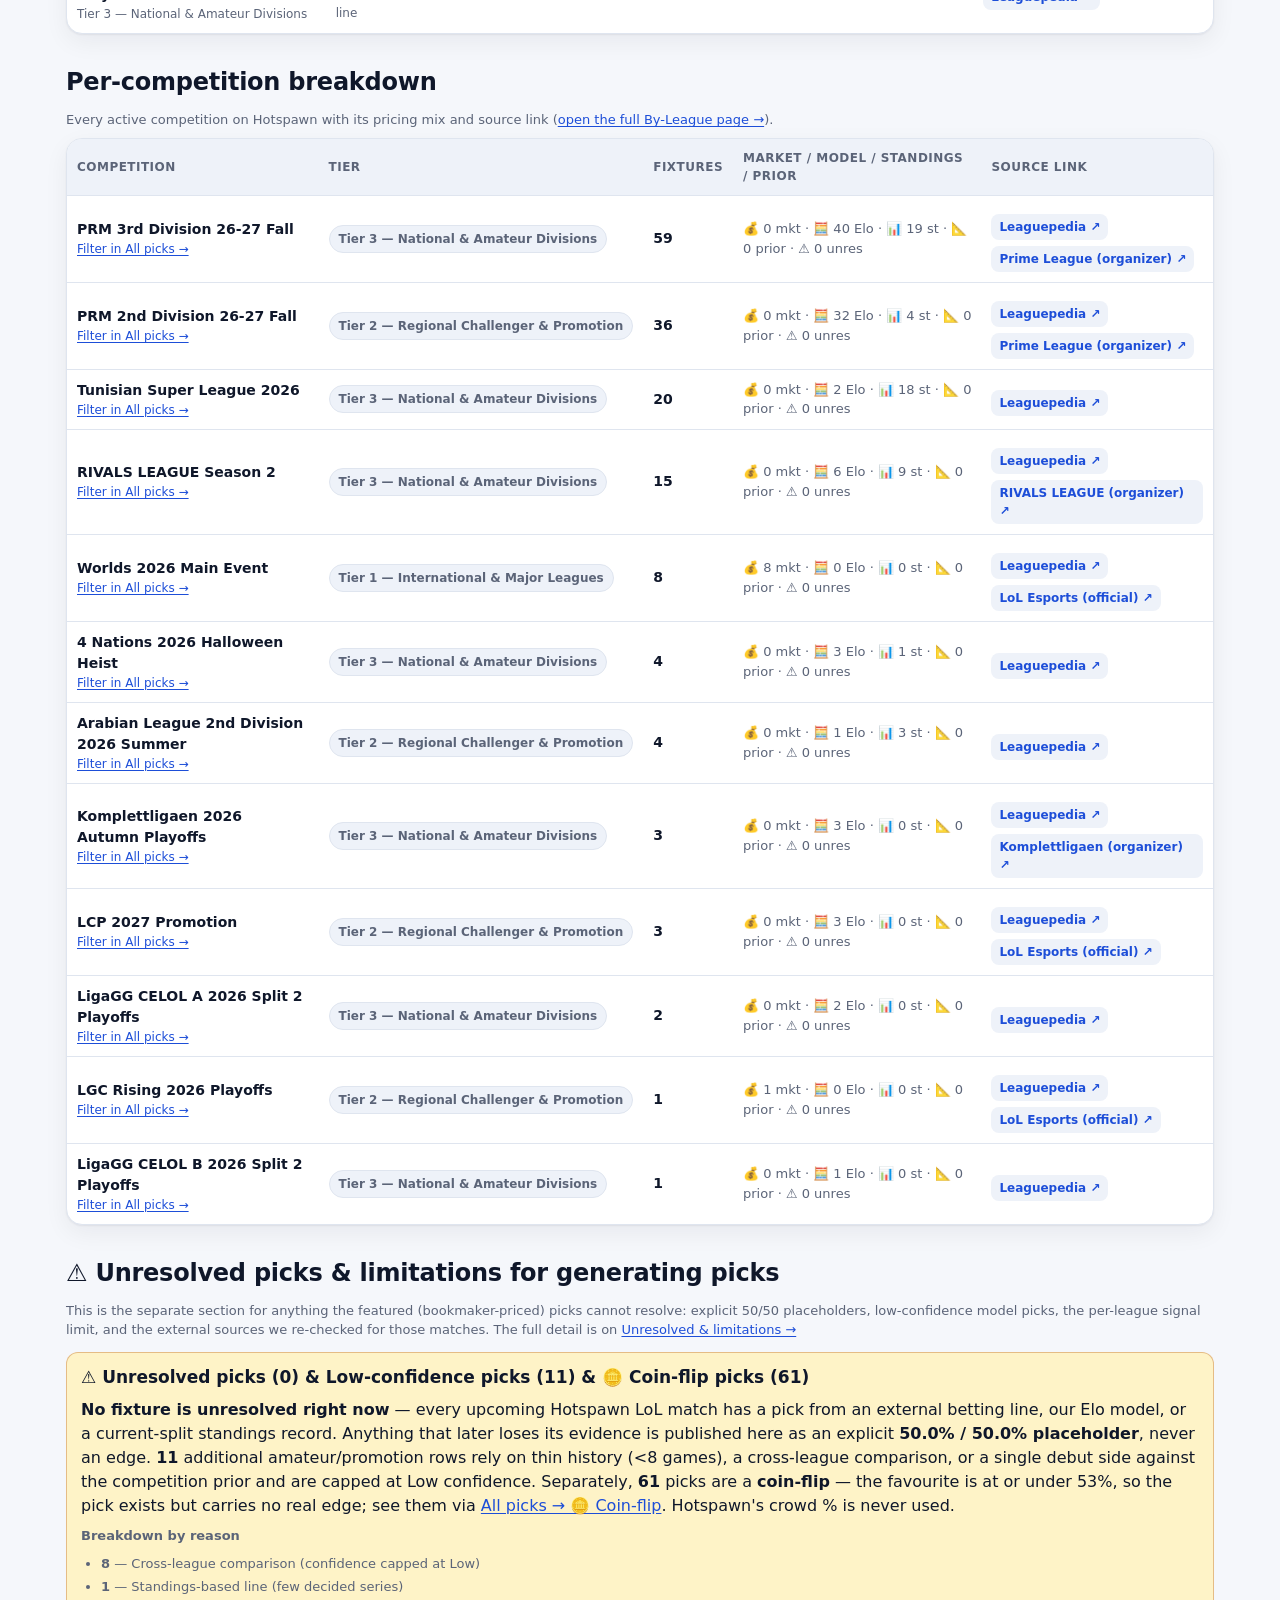
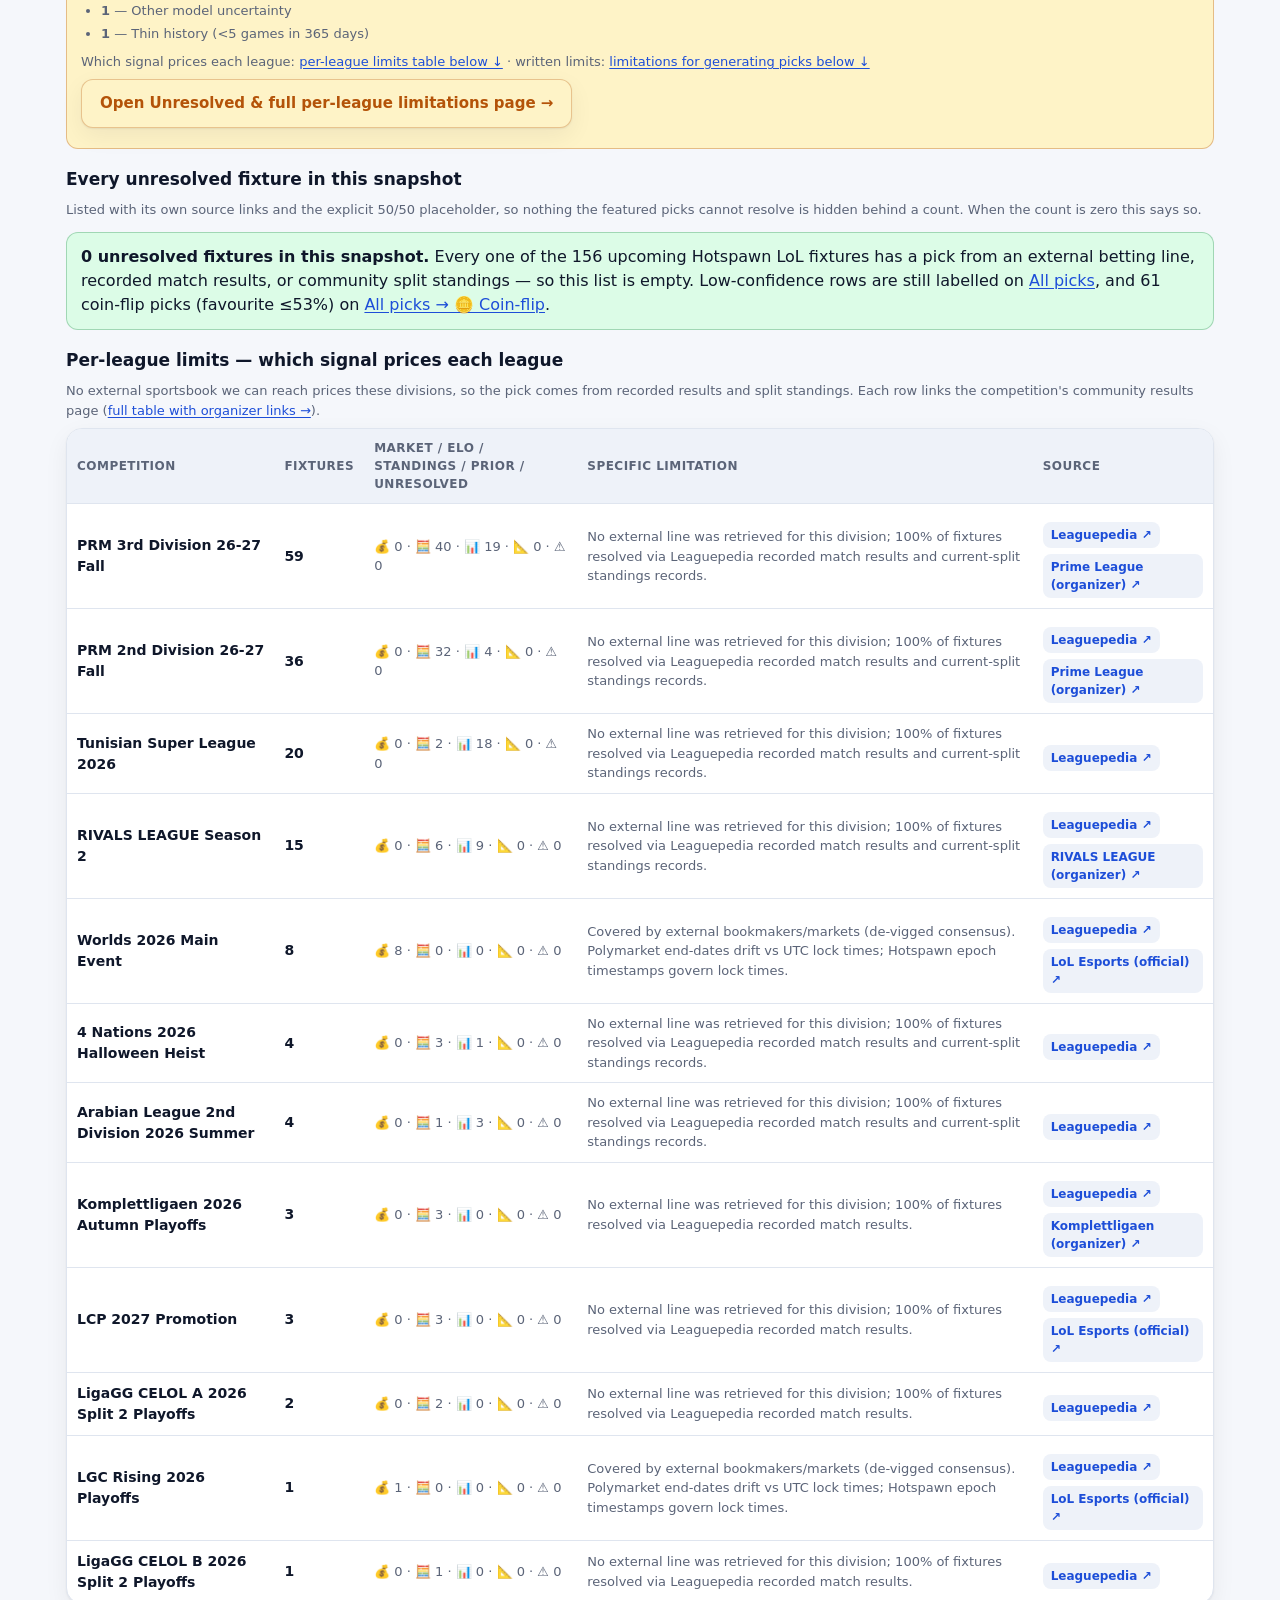
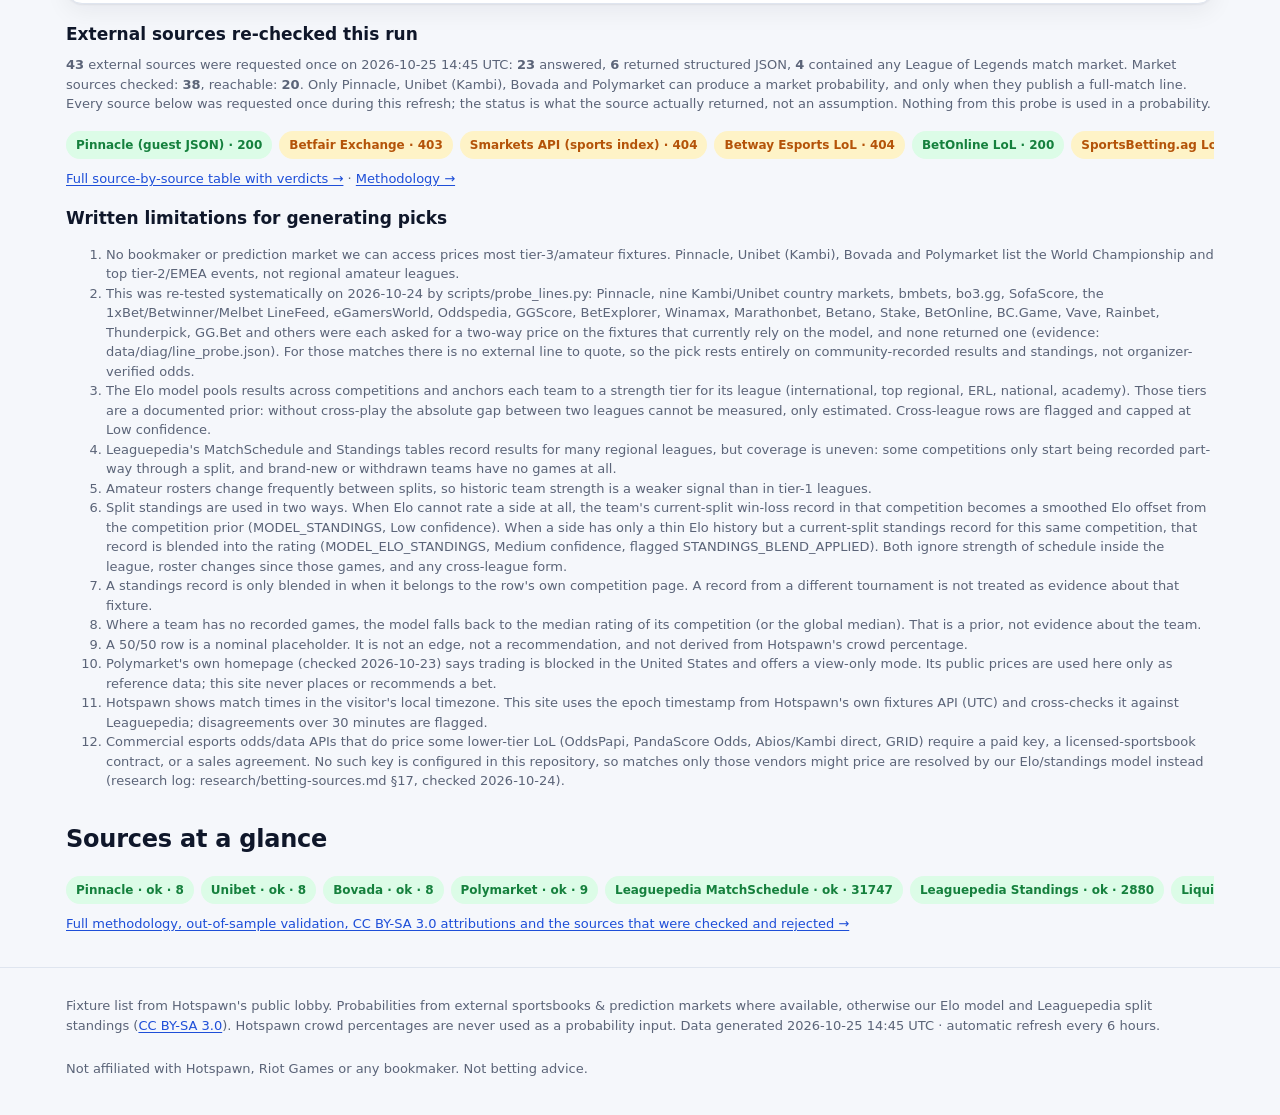
==== commit faae2265: "Merge origin/main 0c33092: union coverage gate, S18/S19 phone contract, evidence tests Second sequen" ====
--- a/docs/index.html
+++ b/docs/index.html
@@ -58,16 +58,21 @@
 
   <section class="hero">
     <p class="eyebrow">Executive summary · refreshed every 6 hours</p>
-    <h1>Your Hotspawn LoL picks.</h1>
+    <h1>Every League of Legends match on Hotspawn — one clear pick, both win probabilities.</h1>
+    <p class="lede">
+      We mirror every upcoming scheduled LoL fixture on
+      <a href="https://play.hotspawn.com/lol-pickems" target="_blank" rel="noopener">Hotspawn's Pick'em lobby</a>
+      and originate an independent probability for each one: 💰 de-vigged sportsbook &amp; prediction-market lines first,
+      otherwise 🧮 our own Elo model on recorded results and split standings.
+      <b>Hotspawn crowd percentages are context only — never an input to any probability.</b>
+    </p>
+    <p class="statusline" id="hero-status">Loading the latest refresh…</p>
     <div class="hero-actions">
       <a class="btn primary big" href="picks.html">📋 Find every pick <span class="btn-n" id="hero-count-picks">—</span></a>
       <a class="btn primary" href="picks.html?filter=next24">⏰ Next 24 hours <span class="btn-n" id="hero-count-next24">—</span></a>
       <a class="btn" href="leagues.html">🏆 By league / tier</a>
       <a class="btn warn" href="#unresolved-section">⚠️ Unresolved <span class="btn-n" id="hero-count-unresolved">—</span></a>
     </div>
-
-    <p class="lede">Every upcoming LoL fixture on <a href="https://play.hotspawn.com/lol-pickems" target="_blank" rel="noopener">Hotspawn</a>, with a clear pick and both teams’ estimated win chances where evidence supports them. External lines first; our model otherwise. <b>Never Hotspawn crowd percentages.</b></p>
-    <p class="statusline" id="hero-status">Loading the latest refresh…</p>
     <details class="hero-details">
       <summary class="small">How each probability is produced (tap to expand)</summary>
       <p class="small">
@@ -116,11 +121,6 @@
       <a href="unresolved.html">Unresolved &amp; limitations</a>.</p>
     <div id="featured"></div>
   </section>
-
-  <aside class="warnbox small" aria-label="Evidence standard">
-    <b>Estimates, not verified outcomes.</b> Market lines come from external publishers; model-only picks use community-reported Leaguepedia records, not organizer-confirmed results.
-    <a href="flagged.html#official-results-audit">Review unverified evidence by match</a> · <a href="unresolved.html">Unresolved picks &amp; limitations</a>.
-  </aside>
 
   <section id="picks-here" aria-labelledby="picks-here-heading">
     <h2 id="picks-here-heading">📌 Where the updated picks are</h2>
@@ -155,8 +155,8 @@
     <details class="hero-details" style="margin-top:10px">
       <summary class="small" style="cursor:pointer"><b>What the method chips mean (tap to expand)</b></summary>
       <div class="legend" aria-label="What the method chips mean" style="margin-top:8px">
-        <span class="chip green">💰 Market consensus</span><span class="legend-t">two or more independent books or prediction markets provide usable lines (median with 3+ sources; weighted mean with 2)</span>
-        <span class="chip green">💰 Single book line</span><span class="legend-t">one usable source in this snapshot — a line, not a consensus</span>
+        <span class="chip green">💰 Market consensus</span><span class="legend-t">two or more independent books or prediction markets price this match (de-vigged average)</span>
+        <span class="chip green">💰 Single book line</span><span class="legend-t">only one reachable book prices it — a line, not a consensus</span>
         <span class="chip blue">🧮 Own Elo model</span><span class="legend-t">our model on Leaguepedia's recorded results</span>
         <span class="chip blue">📊 Elo + standings</span><span class="legend-t">the model blended with the current split table</span>
         <span class="chip amber">🧮 Elo (thin history)</span><span class="legend-t">few recorded games — wide error bars, marked Low confidence</span>
--- a/docs/assets/style.css
+++ b/docs/assets/style.css
@@ -477,45 +477,3 @@
   .stats-mini { grid-template-columns: repeat(2, minmax(0, 1fr)); }
   .stats-mini b { font-size: 22px; }
 }
-
-/* Narrow phones: never let a long team name or league label widen the page.
-   Do not hide overflow: retain every character and wrap the badge instead. */
-@media (max-width: 760px) {
-  .pickcell { white-space: normal; }
-  .pick-pill, .chip {
-    max-width: 100%; min-width: 0; white-space: normal; overflow-wrap: anywhere;
-  }
-  .chips .chip { flex-shrink: 0; white-space: nowrap; }
-  .probrow > span { min-width: 0; overflow-wrap: anywhere; }
-}
-@media (max-width: 760px) {
-  .cat-nav .chipbtn { max-width: 100%; white-space: normal; overflow-wrap: anywhere; }
-}
-
-/* On phones lead with the teams, pick and probabilities, not timestamp metadata. */
-@media (max-width: 760px) {
-  #picks-body tr { display: flex; flex-direction: column; }
-  #picks-body td { order: 4; }
-  #picks-body .teams-cell { order: 0; }
-  #picks-body .pickcell { order: 1; }
-  #picks-body .probcell { order: 2; }
-  #picks-body td[data-label="Start"] { order: 3; }
-}
-@media (max-width: 760px) {
-  /* Keep the integrated why-line, but place it after the two probabilities so
-     phone users do not have to scroll past analysis to see the actual chance. */
-  #picks-body td { order: 5; }
-  #picks-body .teams-cell { order: 0; }
-  #picks-body .pickcell { display: contents; }
-  #picks-body .pickcell::before { display: none; }
-  #picks-body .pickcell > .pick-pill { order: 1; align-self: flex-start; margin: 6px 0; }
-  #picks-body .probcell { order: 2; }
-  #picks-body .pickcell > .sub { order: 3; }
-  #picks-body td[data-label="Start"] { order: 4; }
-}
-
-@media (max-width: 760px) {
-  /* The picks page already has top/bottom navigation and quick filters. Avoid
-     a third navigation row pushing the actual pick off a narrow phone. */
-  body[data-page="picks"] > .jumpbar { display: none; }
-}
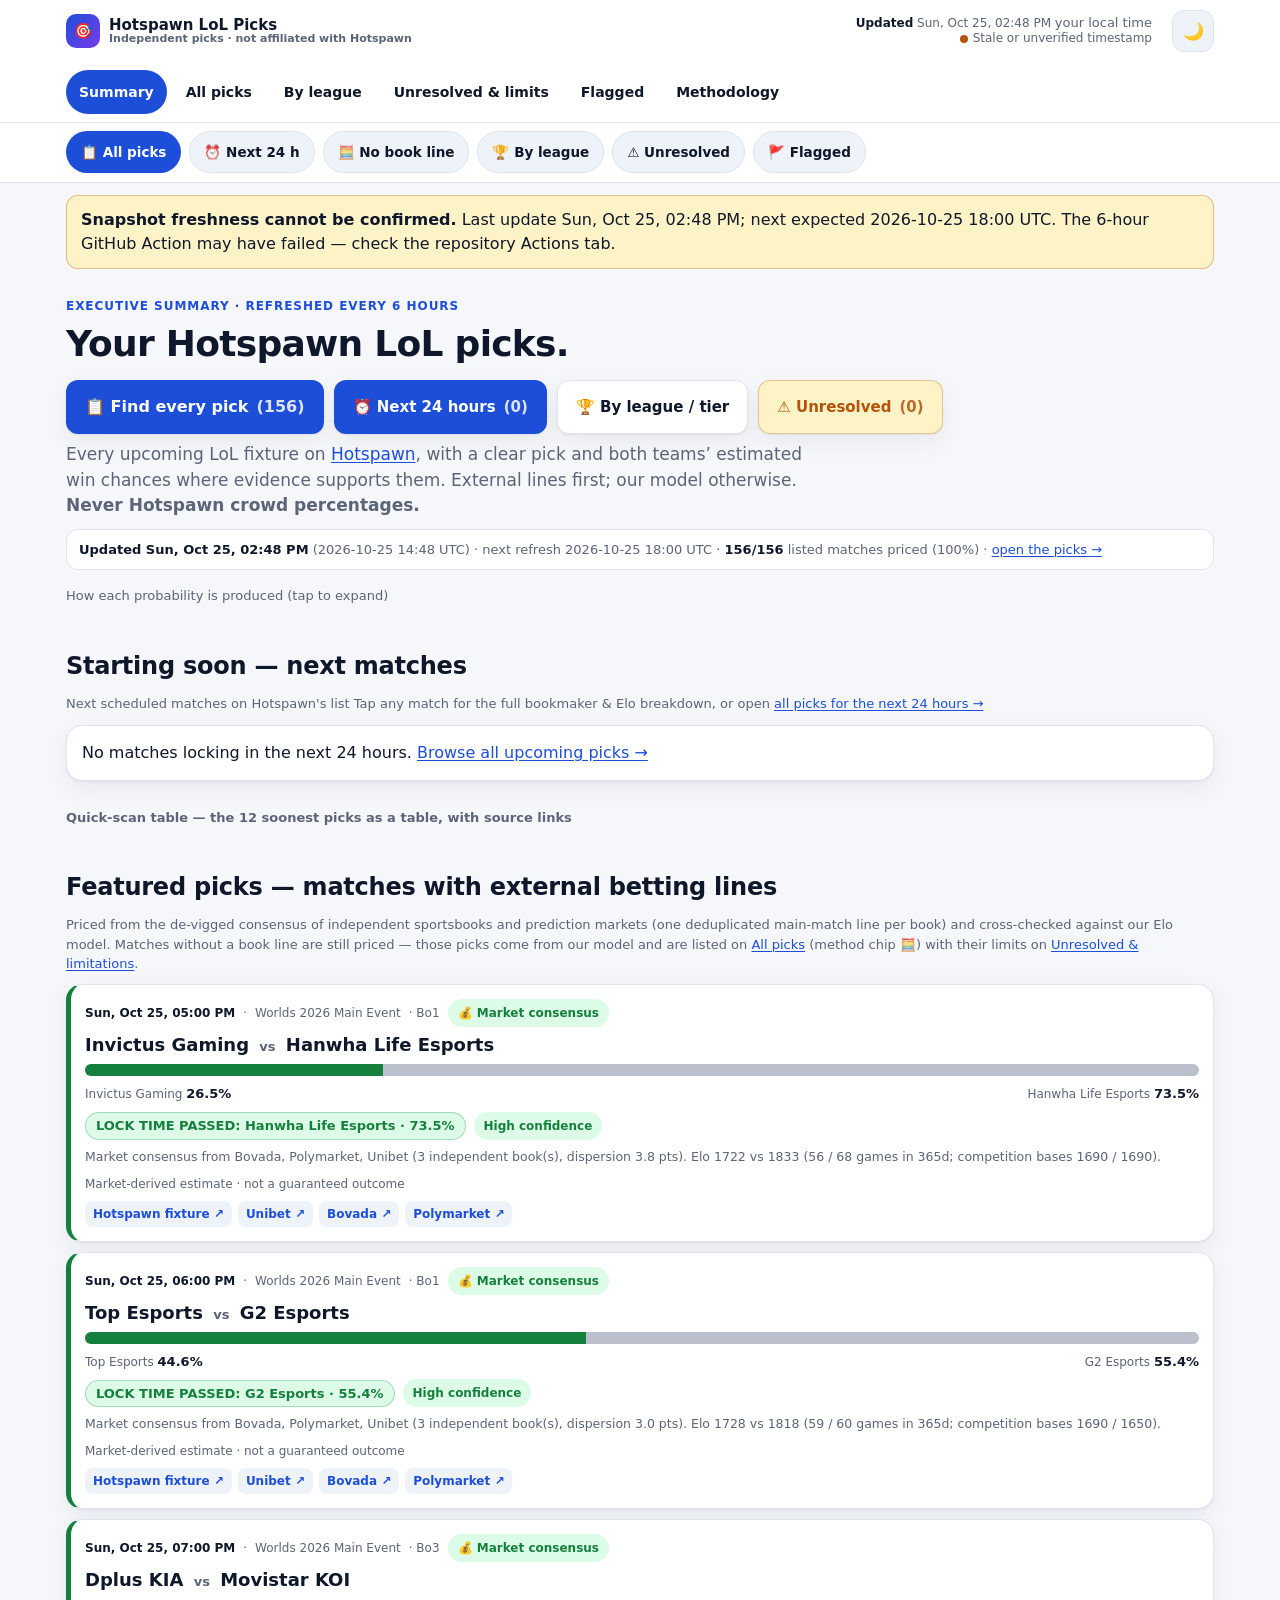
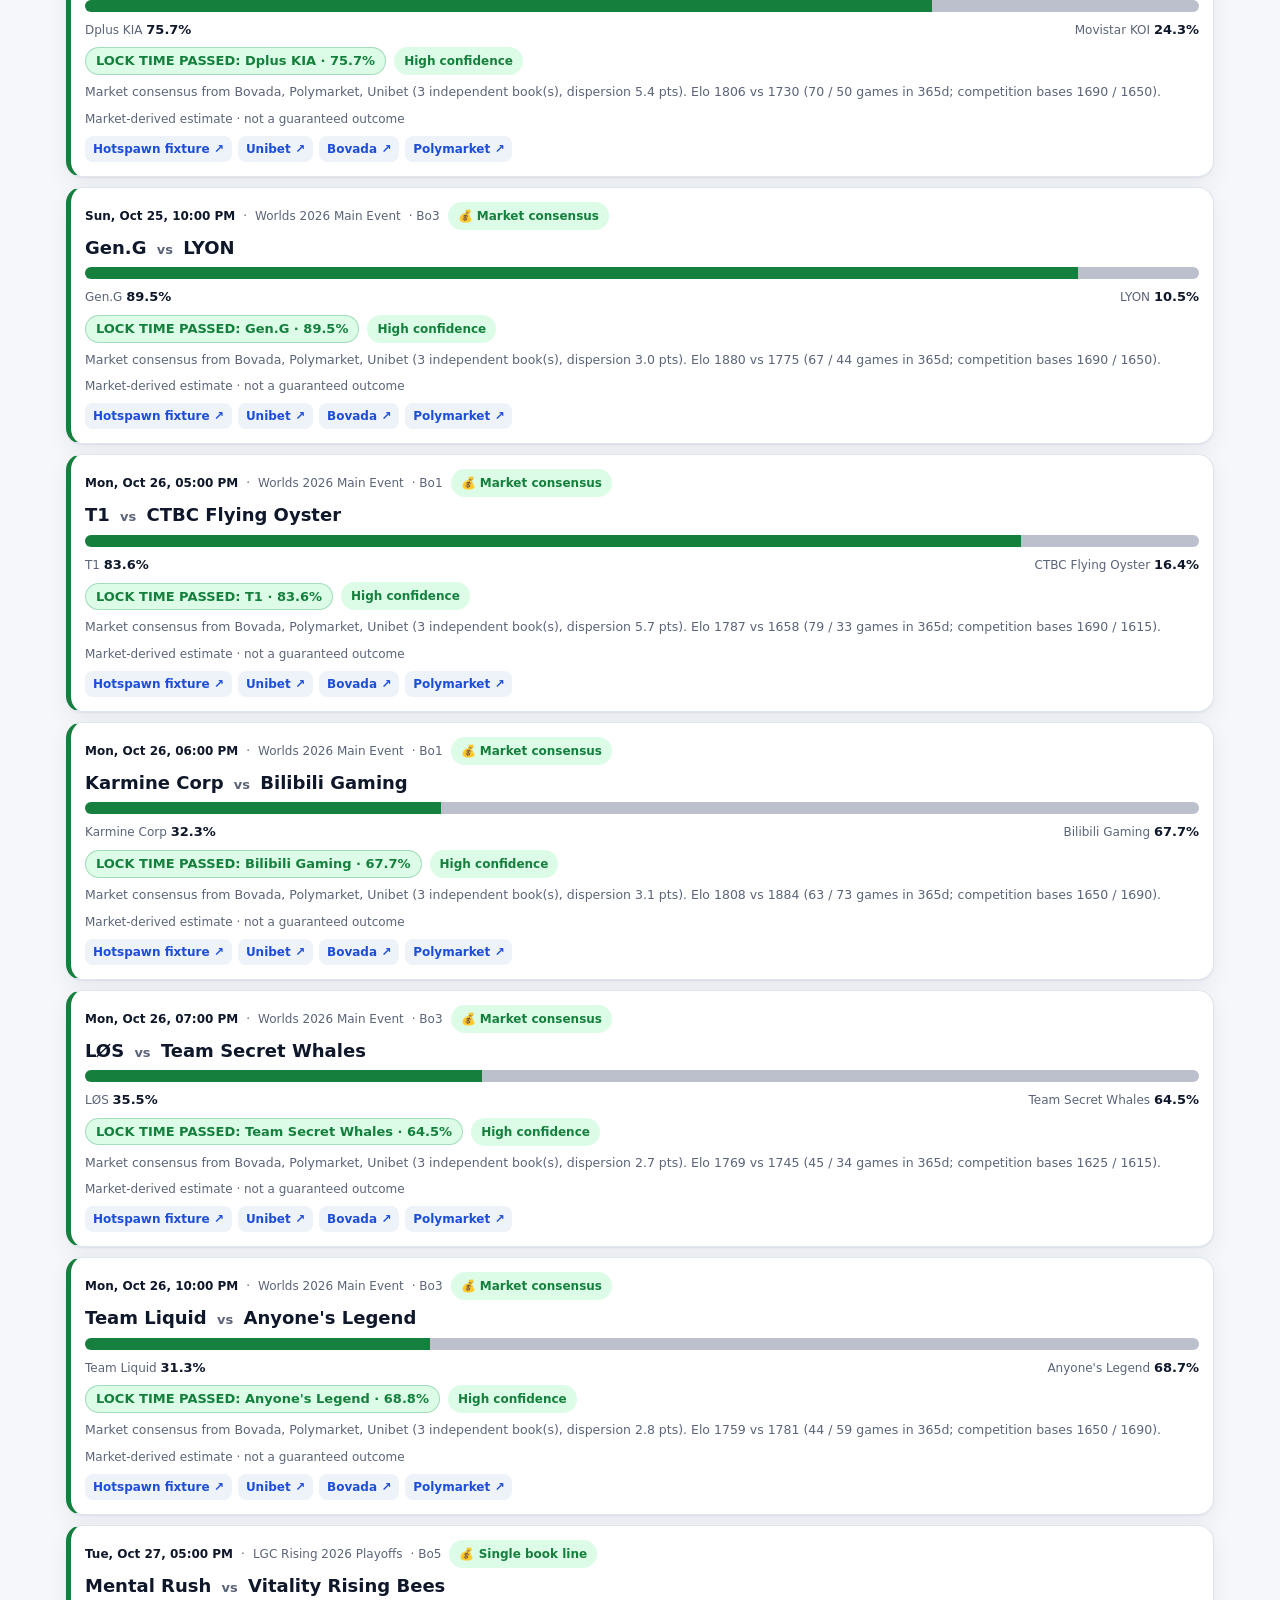
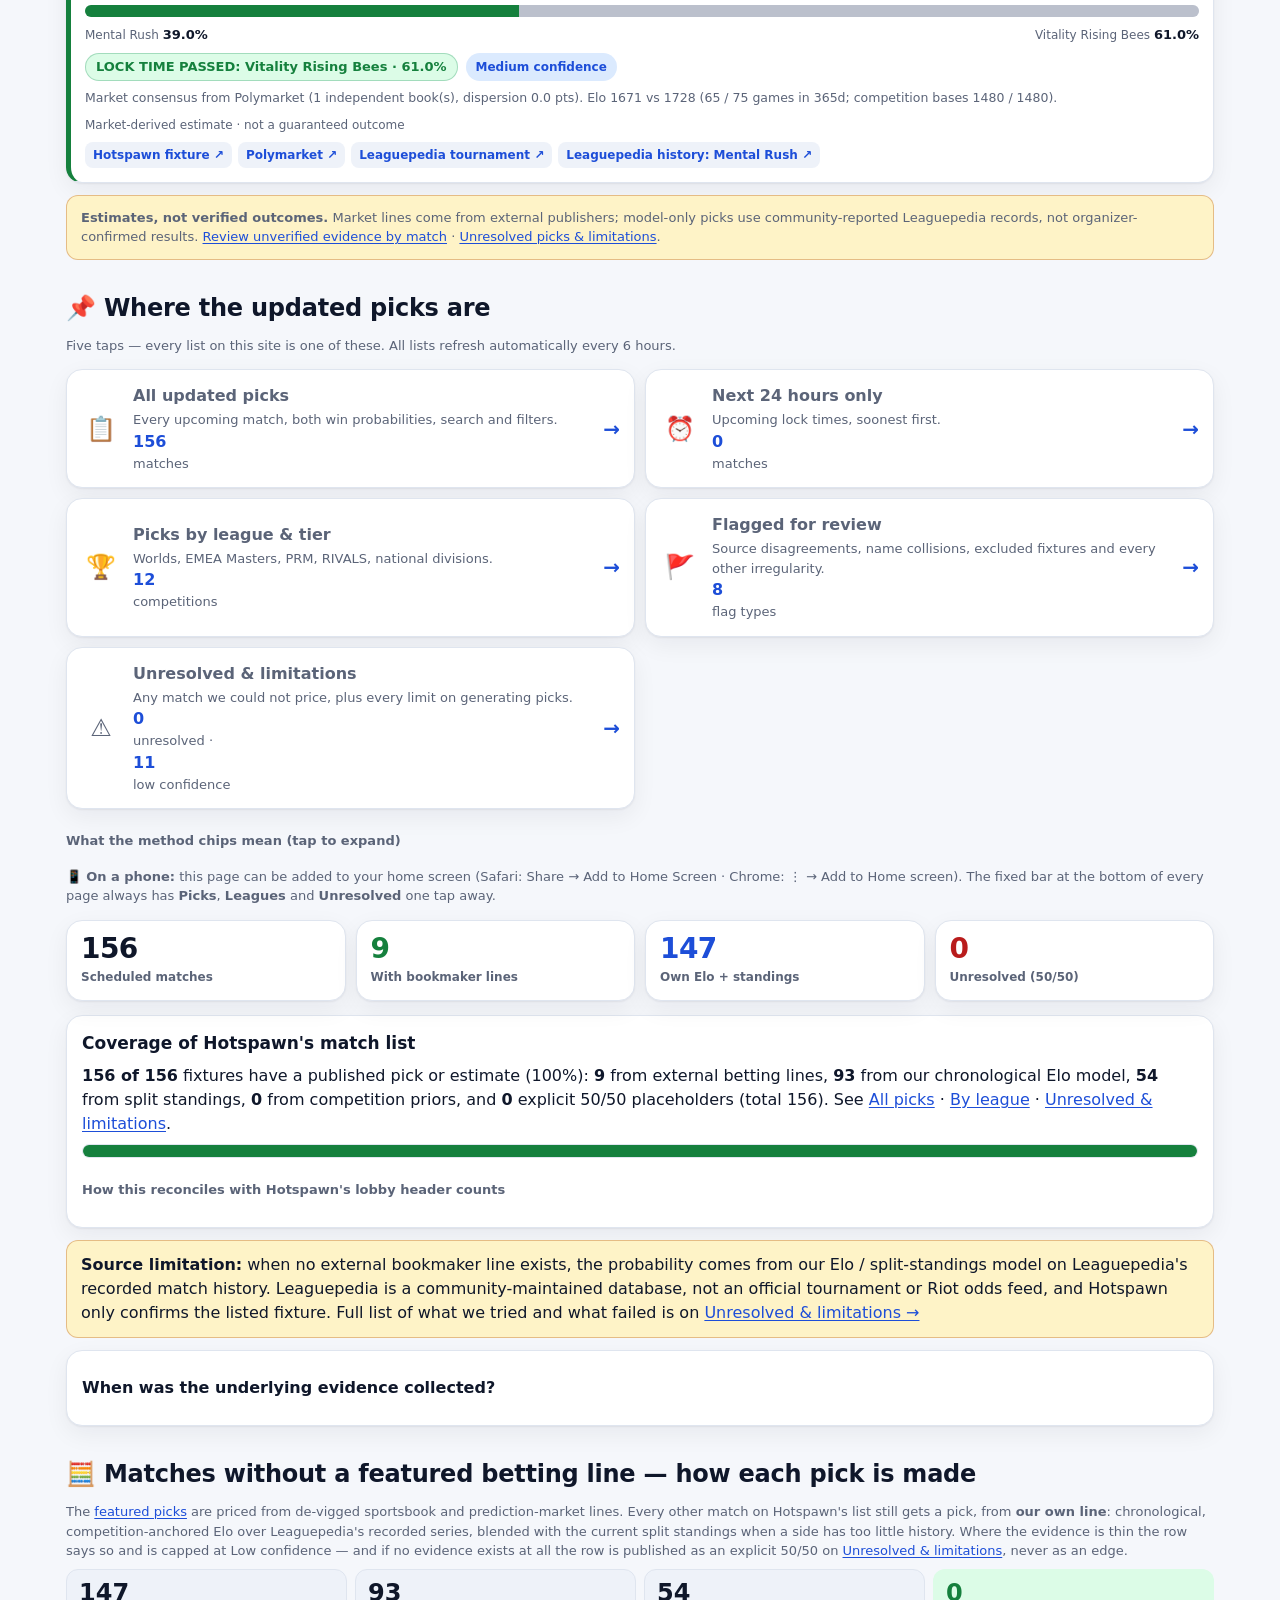
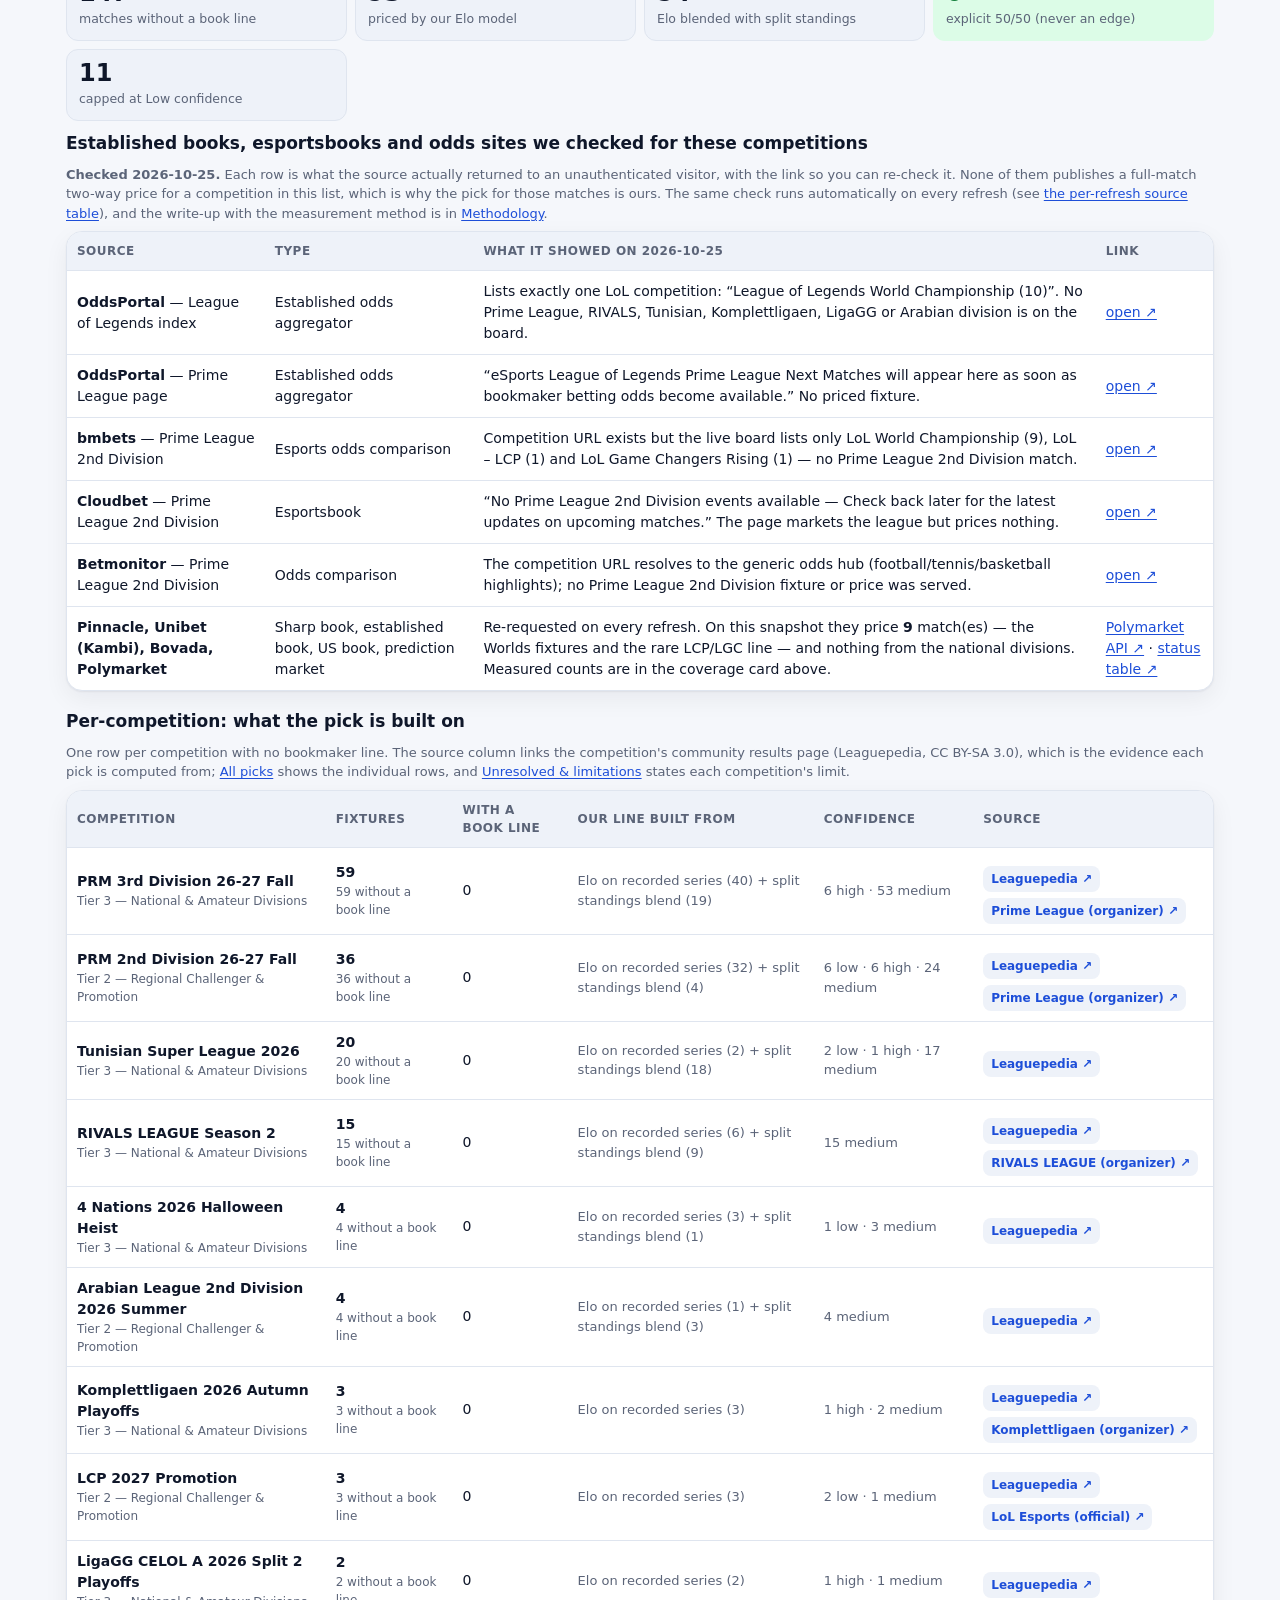
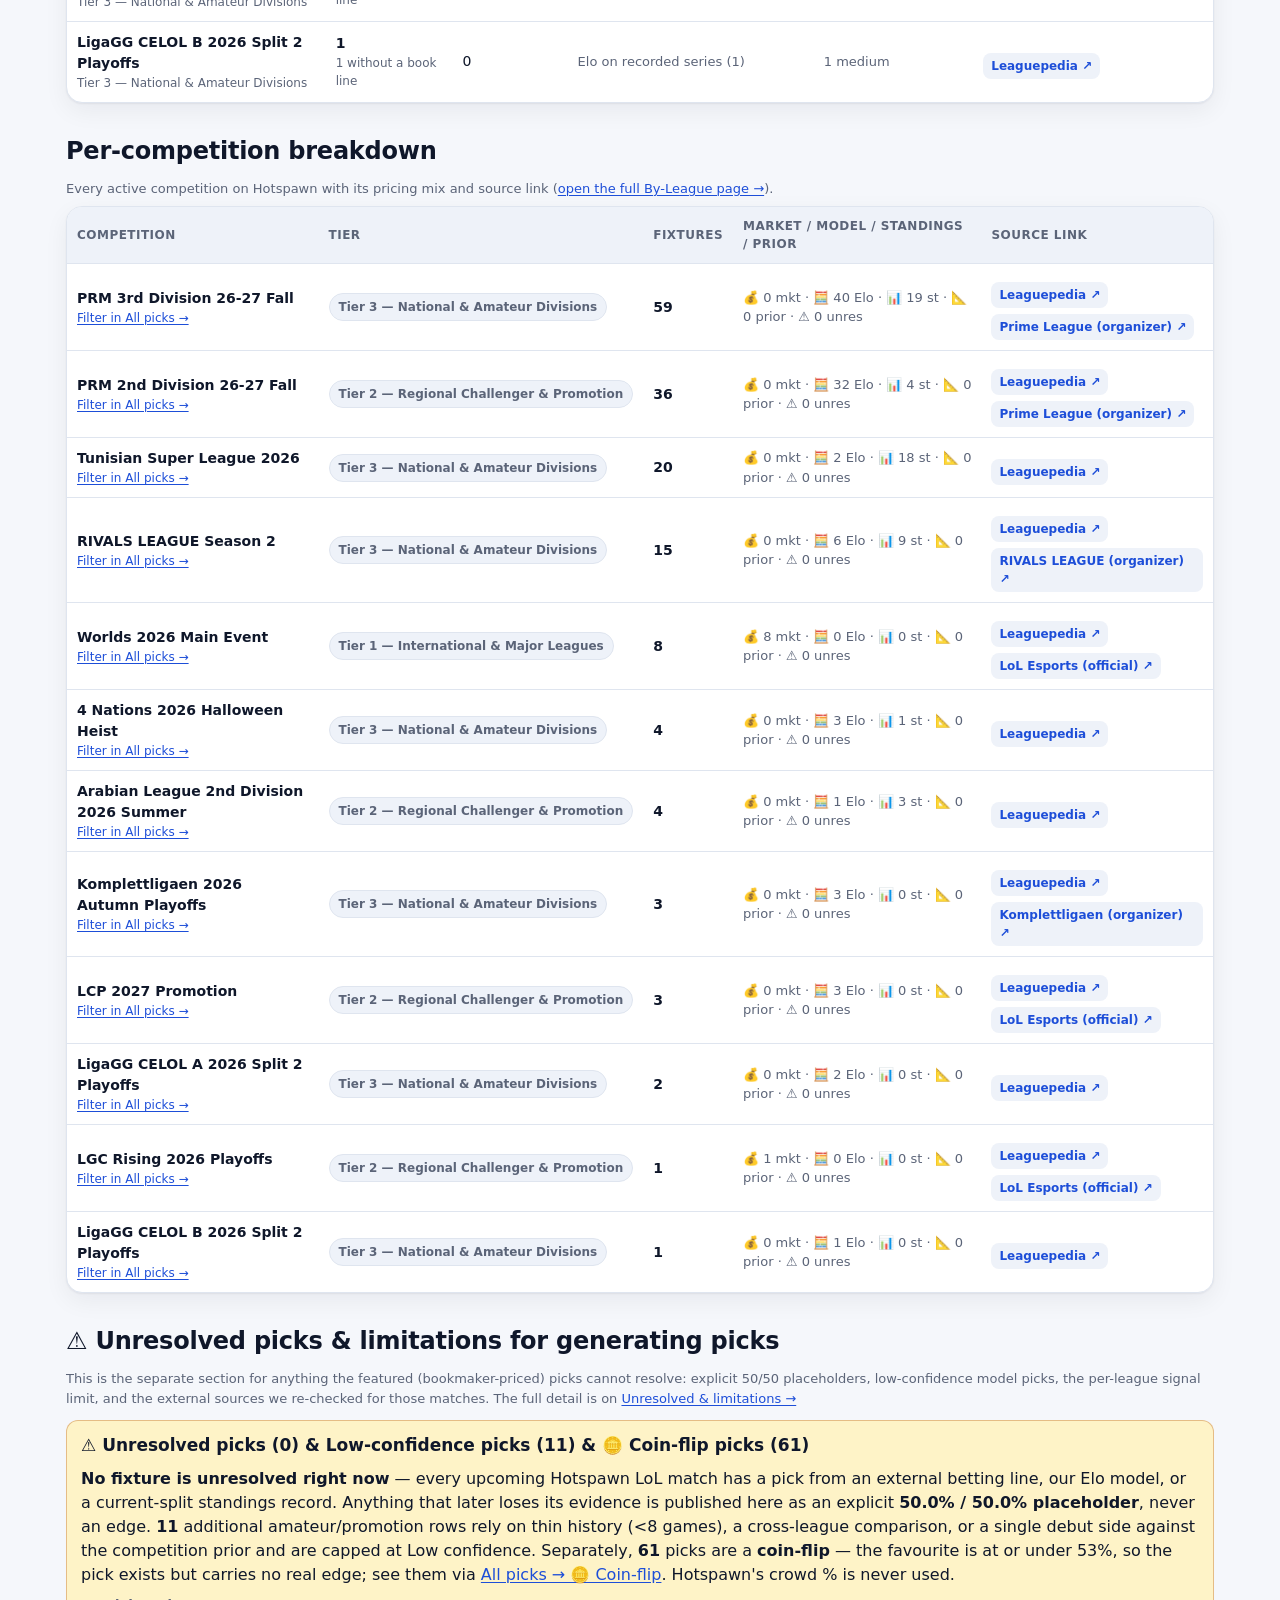
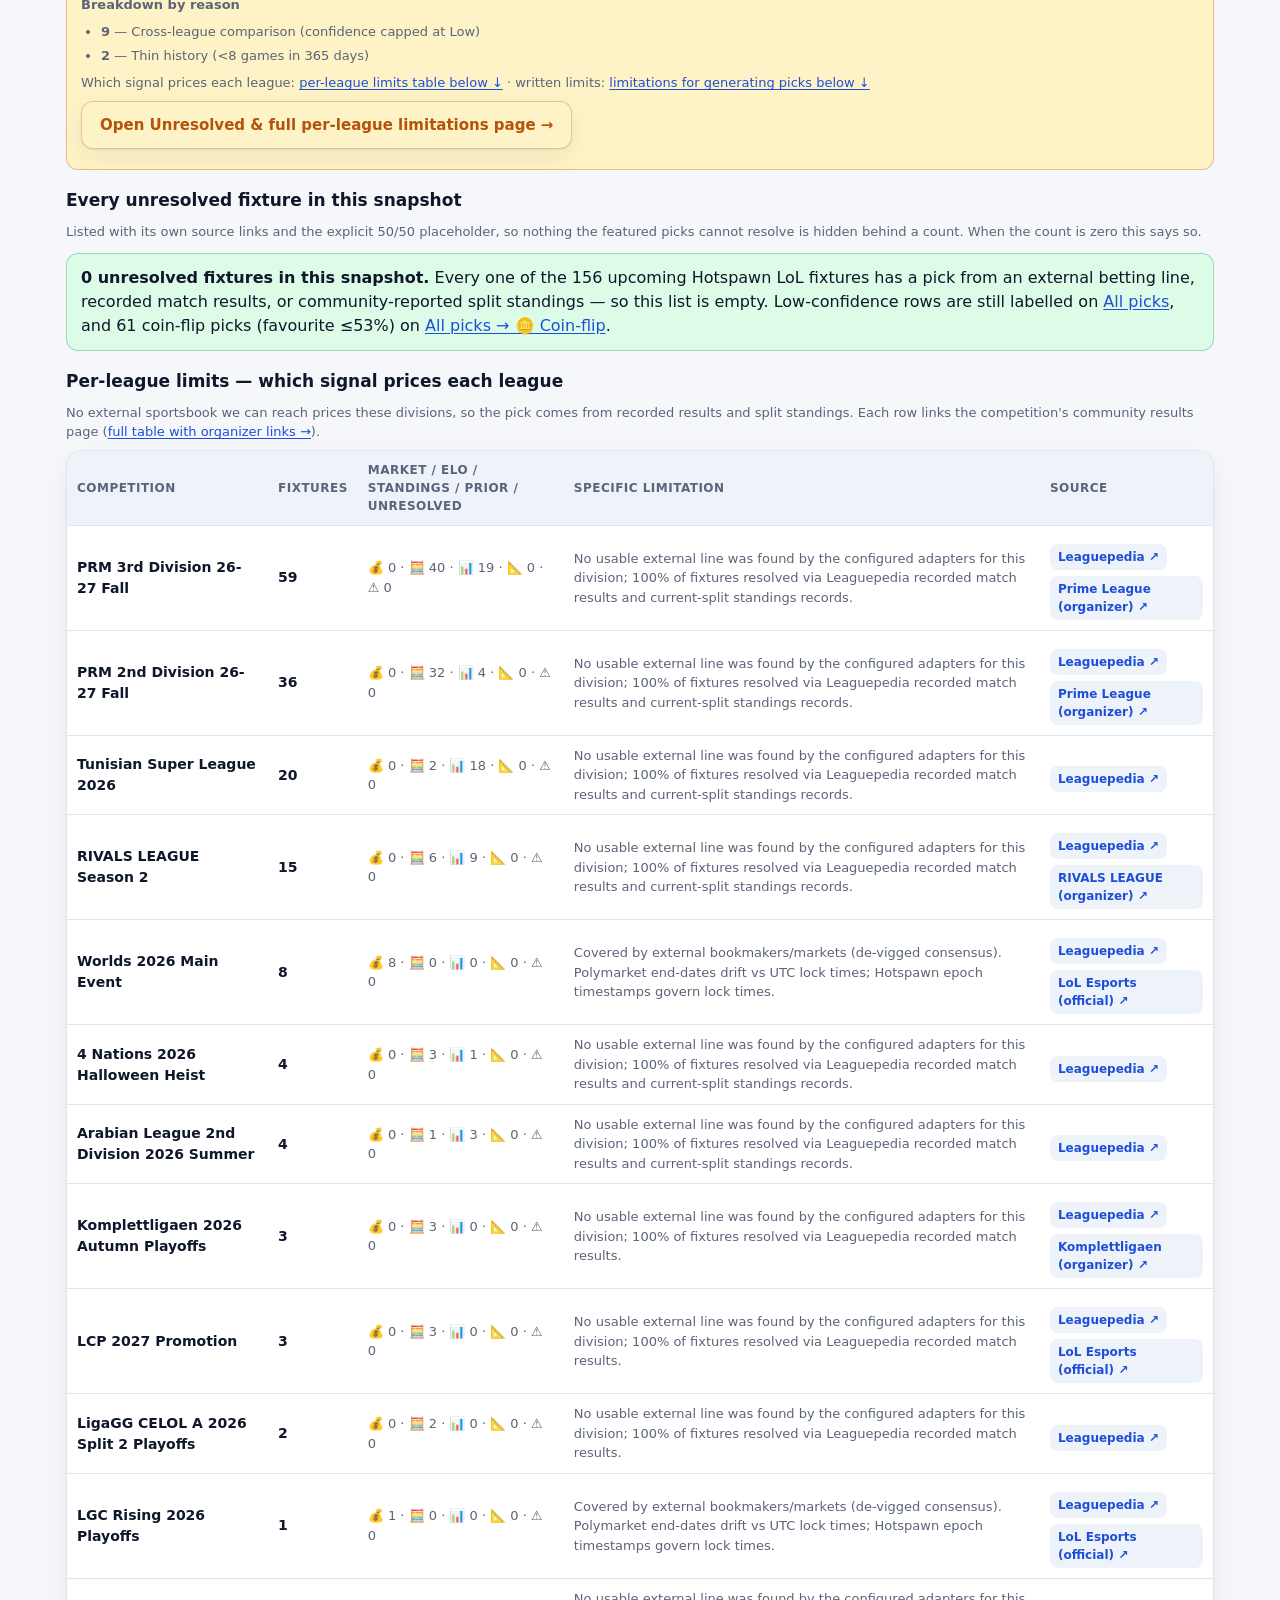
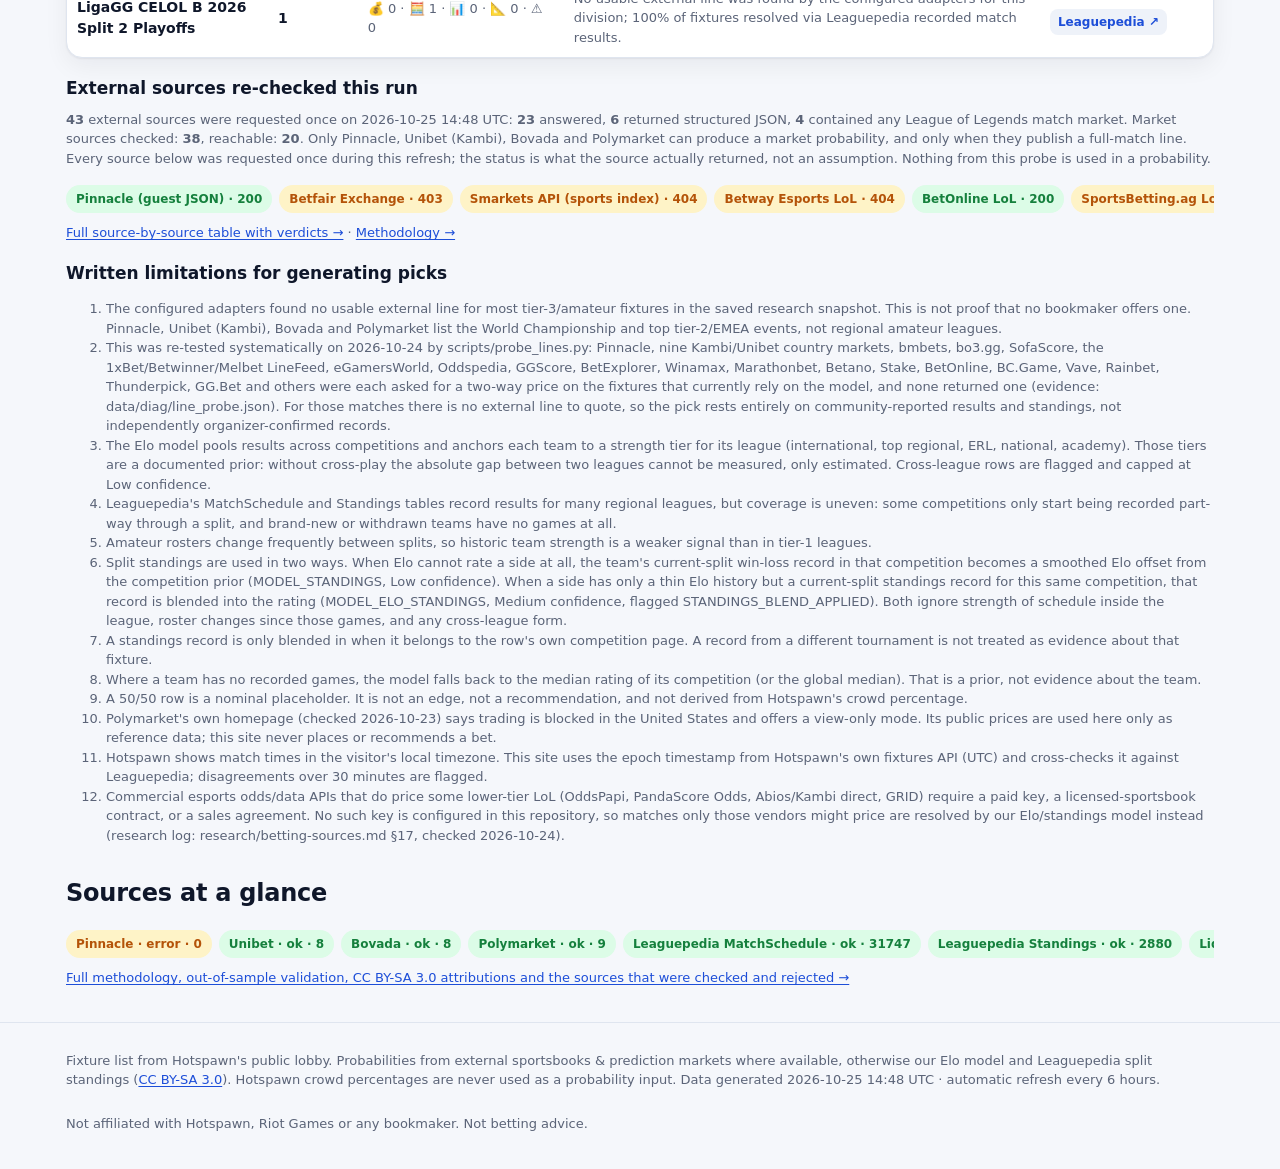
==== commit 6f8fee69: "merge: integrate origin/main (6603cee / PR #75) & verify 51/51 checks + 93/93 DOM assertions Co-auth" ====
--- a/docs/index.html
+++ b/docs/index.html
@@ -58,21 +58,16 @@
 
   <section class="hero">
     <p class="eyebrow">Executive summary · refreshed every 6 hours</p>
-    <h1>Every League of Legends match on Hotspawn — one clear pick, both win probabilities.</h1>
-    <p class="lede">
-      We mirror every upcoming scheduled LoL fixture on
-      <a href="https://play.hotspawn.com/lol-pickems" target="_blank" rel="noopener">Hotspawn's Pick'em lobby</a>
-      and originate an independent probability for each one: 💰 de-vigged sportsbook &amp; prediction-market lines first,
-      otherwise 🧮 our own Elo model on recorded results and split standings.
-      <b>Hotspawn crowd percentages are context only — never an input to any probability.</b>
-    </p>
-    <p class="statusline" id="hero-status">Loading the latest refresh…</p>
+    <h1>Your Hotspawn LoL picks.</h1>
     <div class="hero-actions">
       <a class="btn primary big" href="picks.html">📋 Find every pick <span class="btn-n" id="hero-count-picks">—</span></a>
       <a class="btn primary" href="picks.html?filter=next24">⏰ Next 24 hours <span class="btn-n" id="hero-count-next24">—</span></a>
       <a class="btn" href="leagues.html">🏆 By league / tier</a>
       <a class="btn warn" href="#unresolved-section">⚠️ Unresolved <span class="btn-n" id="hero-count-unresolved">—</span></a>
     </div>
+
+    <p class="lede">Every upcoming LoL fixture on <a href="https://play.hotspawn.com/lol-pickems" target="_blank" rel="noopener">Hotspawn</a>, with a clear pick and both teams’ estimated win chances where evidence supports them. External lines first; our model otherwise. <b>Never Hotspawn crowd percentages.</b></p>
+    <p class="statusline" id="hero-status">Loading the latest refresh…</p>
     <details class="hero-details">
       <summary class="small">How each probability is produced (tap to expand)</summary>
       <p class="small">
@@ -121,6 +116,11 @@
       <a href="unresolved.html">Unresolved &amp; limitations</a>.</p>
     <div id="featured"></div>
   </section>
+
+  <aside class="warnbox small" aria-label="Evidence standard">
+    <b>Estimates, not verified outcomes.</b> Market lines come from external publishers; model-only picks use community-reported Leaguepedia records, not organizer-confirmed results.
+    <a href="flagged.html#official-results-audit">Review unverified evidence by match</a> · <a href="unresolved.html">Unresolved picks &amp; limitations</a>.
+  </aside>
 
   <section id="picks-here" aria-labelledby="picks-here-heading">
     <h2 id="picks-here-heading">📌 Where the updated picks are</h2>
@@ -155,8 +155,8 @@
     <details class="hero-details" style="margin-top:10px">
       <summary class="small" style="cursor:pointer"><b>What the method chips mean (tap to expand)</b></summary>
       <div class="legend" aria-label="What the method chips mean" style="margin-top:8px">
-        <span class="chip green">💰 Market consensus</span><span class="legend-t">two or more independent books or prediction markets price this match (de-vigged average)</span>
-        <span class="chip green">💰 Single book line</span><span class="legend-t">only one reachable book prices it — a line, not a consensus</span>
+        <span class="chip green">💰 Market consensus</span><span class="legend-t">two or more independent books or prediction markets provide usable lines (median with 3+ sources; weighted mean with 2)</span>
+        <span class="chip green">💰 Single book line</span><span class="legend-t">one usable source in this snapshot — a line, not a consensus</span>
         <span class="chip blue">🧮 Own Elo model</span><span class="legend-t">our model on Leaguepedia's recorded results</span>
         <span class="chip blue">📊 Elo + standings</span><span class="legend-t">the model blended with the current split table</span>
         <span class="chip amber">🧮 Elo (thin history)</span><span class="legend-t">few recorded games — wide error bars, marked Low confidence</span>
--- a/docs/assets/style.css
+++ b/docs/assets/style.css
@@ -477,3 +477,45 @@
   .stats-mini { grid-template-columns: repeat(2, minmax(0, 1fr)); }
   .stats-mini b { font-size: 22px; }
 }
+
+/* Narrow phones: never let a long team name or league label widen the page.
+   Do not hide overflow: retain every character and wrap the badge instead. */
+@media (max-width: 760px) {
+  .pickcell { white-space: normal; }
+  .pick-pill, .chip {
+    max-width: 100%; min-width: 0; white-space: normal; overflow-wrap: anywhere;
+  }
+  .chips .chip { flex-shrink: 0; white-space: nowrap; }
+  .probrow > span { min-width: 0; overflow-wrap: anywhere; }
+}
+@media (max-width: 760px) {
+  .cat-nav .chipbtn { max-width: 100%; white-space: normal; overflow-wrap: anywhere; }
+}
+
+/* On phones lead with the teams, pick and probabilities, not timestamp metadata. */
+@media (max-width: 760px) {
+  #picks-body tr { display: flex; flex-direction: column; }
+  #picks-body td { order: 4; }
+  #picks-body .teams-cell { order: 0; }
+  #picks-body .pickcell { order: 1; }
+  #picks-body .probcell { order: 2; }
+  #picks-body td[data-label="Start"] { order: 3; }
+}
+@media (max-width: 760px) {
+  /* Keep the integrated why-line, but place it after the two probabilities so
+     phone users do not have to scroll past analysis to see the actual chance. */
+  #picks-body td { order: 5; }
+  #picks-body .teams-cell { order: 0; }
+  #picks-body .pickcell { display: contents; }
+  #picks-body .pickcell::before { display: none; }
+  #picks-body .pickcell > .pick-pill { order: 1; align-self: flex-start; margin: 6px 0; }
+  #picks-body .probcell { order: 2; }
+  #picks-body .pickcell > .sub { order: 3; }
+  #picks-body td[data-label="Start"] { order: 4; }
+}
+
+@media (max-width: 760px) {
+  /* The picks page already has top/bottom navigation and quick filters. Avoid
+     a third navigation row pushing the actual pick off a narrow phone. */
+  body[data-page="picks"] > .jumpbar { display: none; }
+}
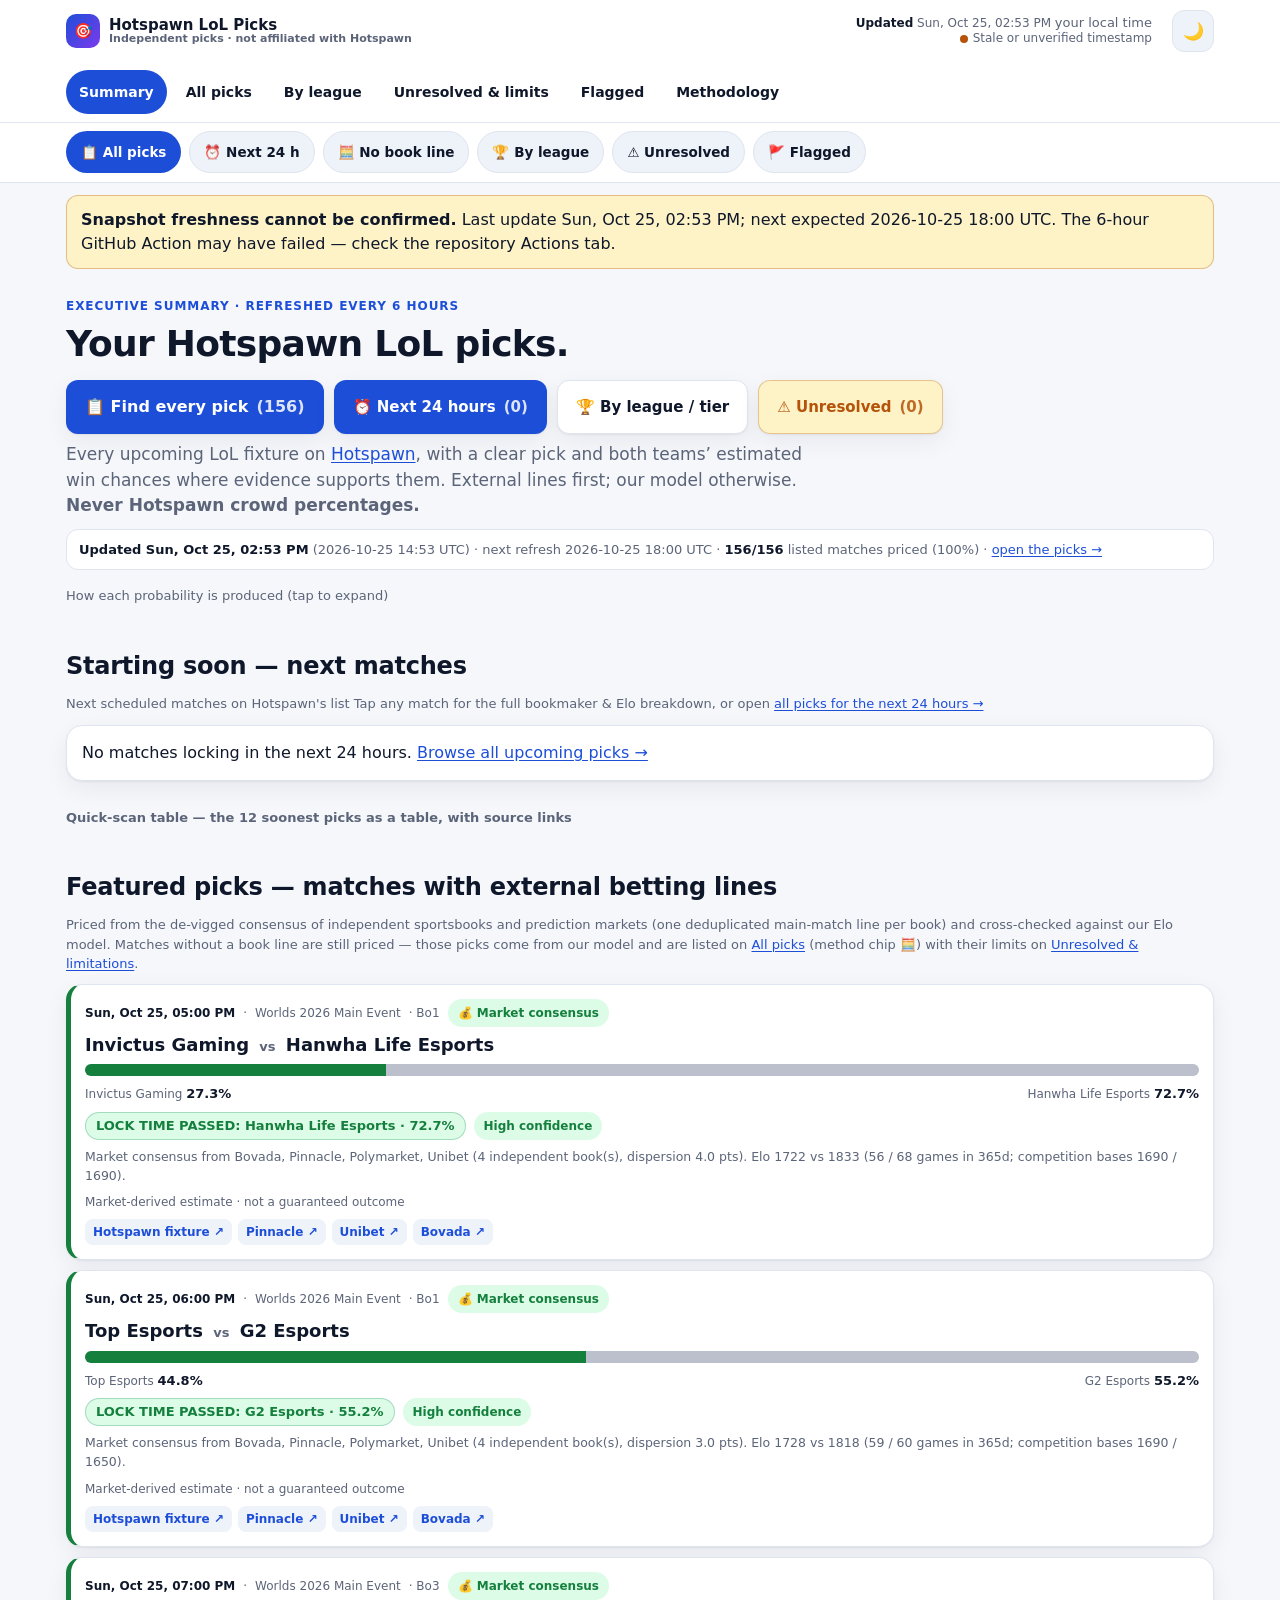
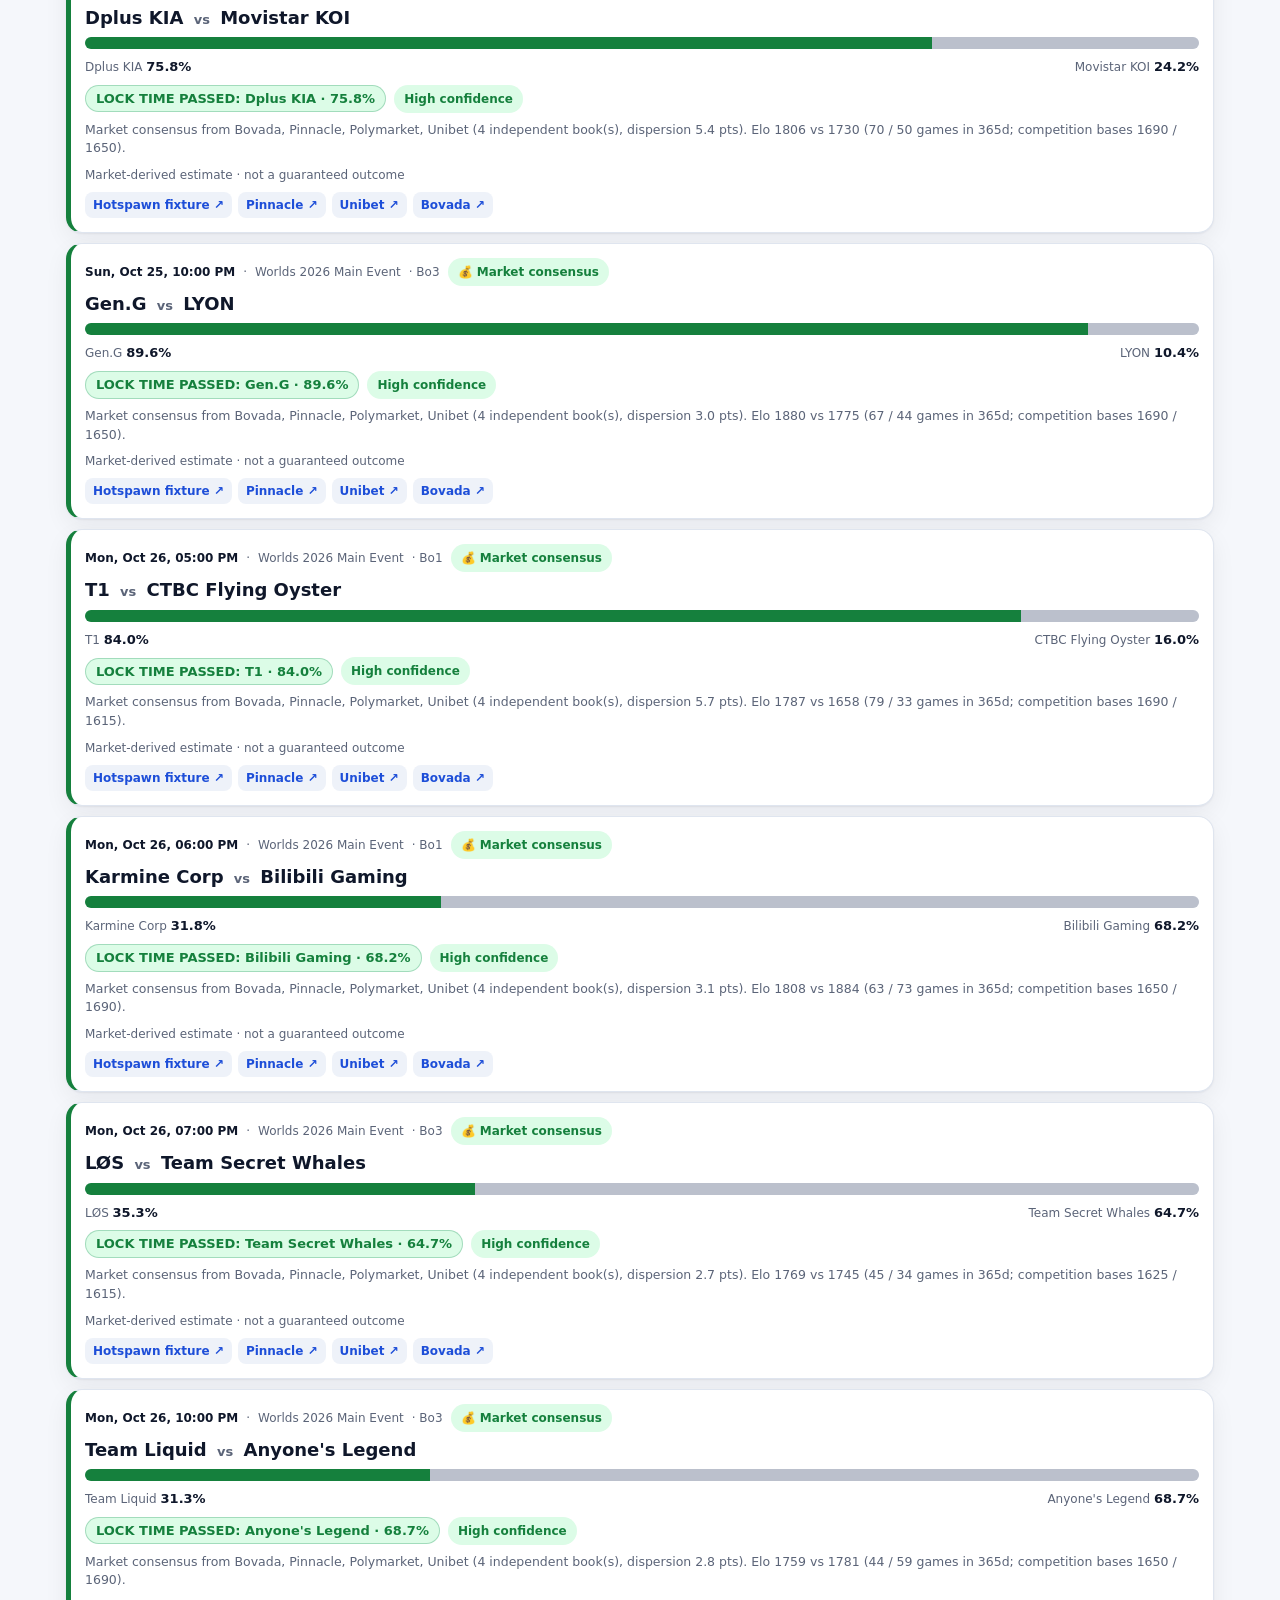
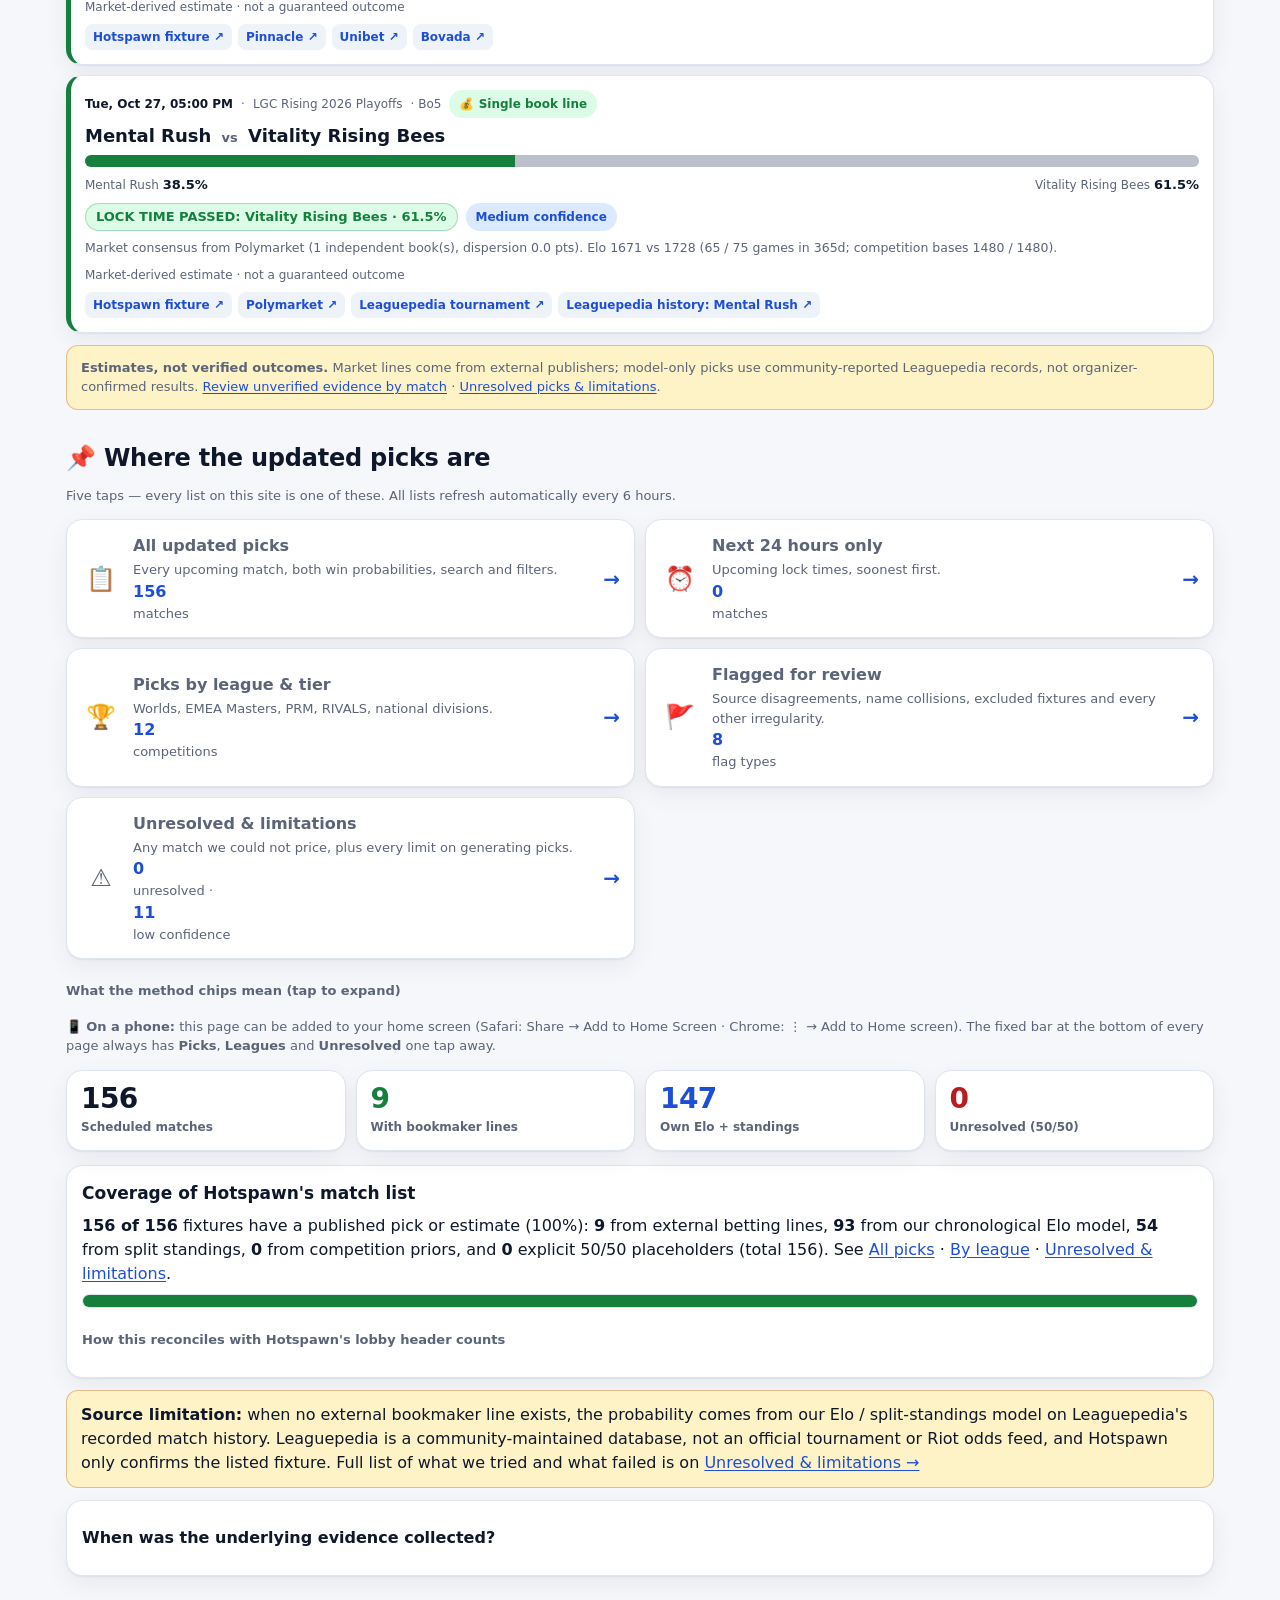
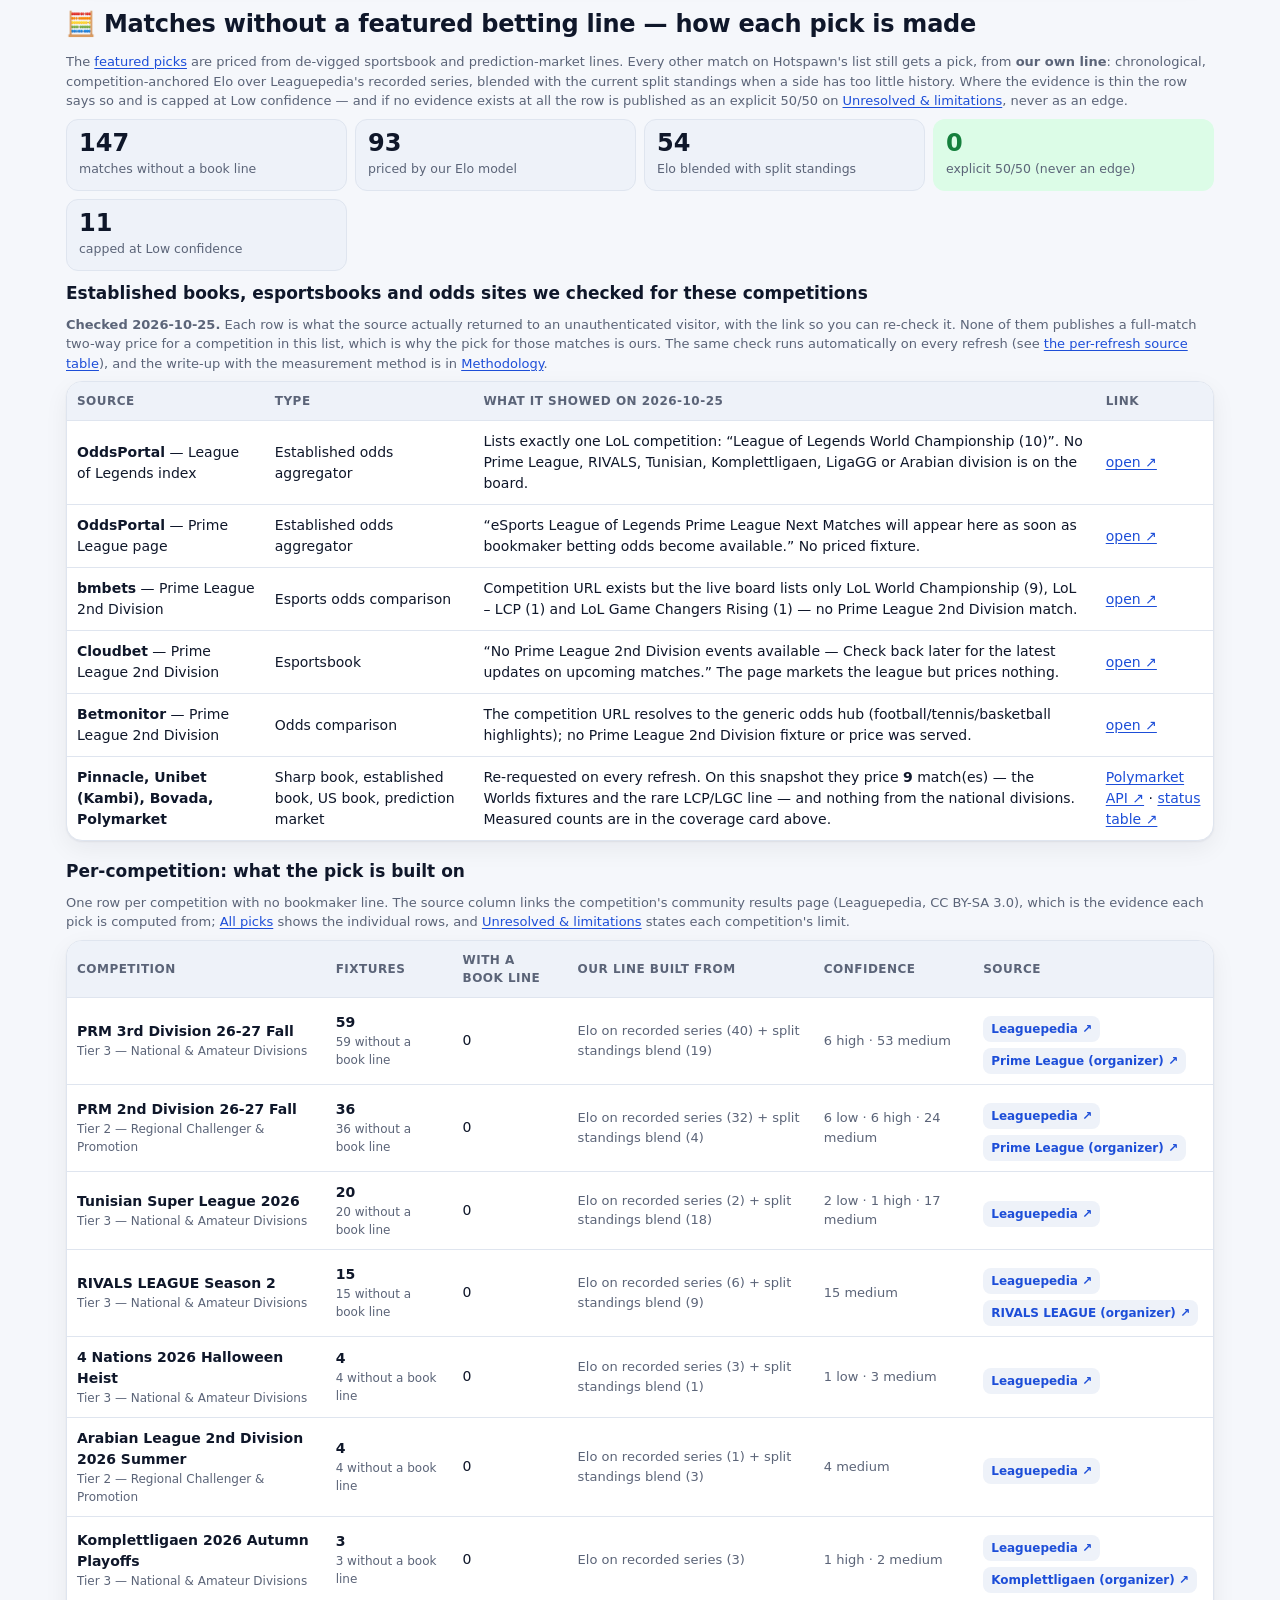
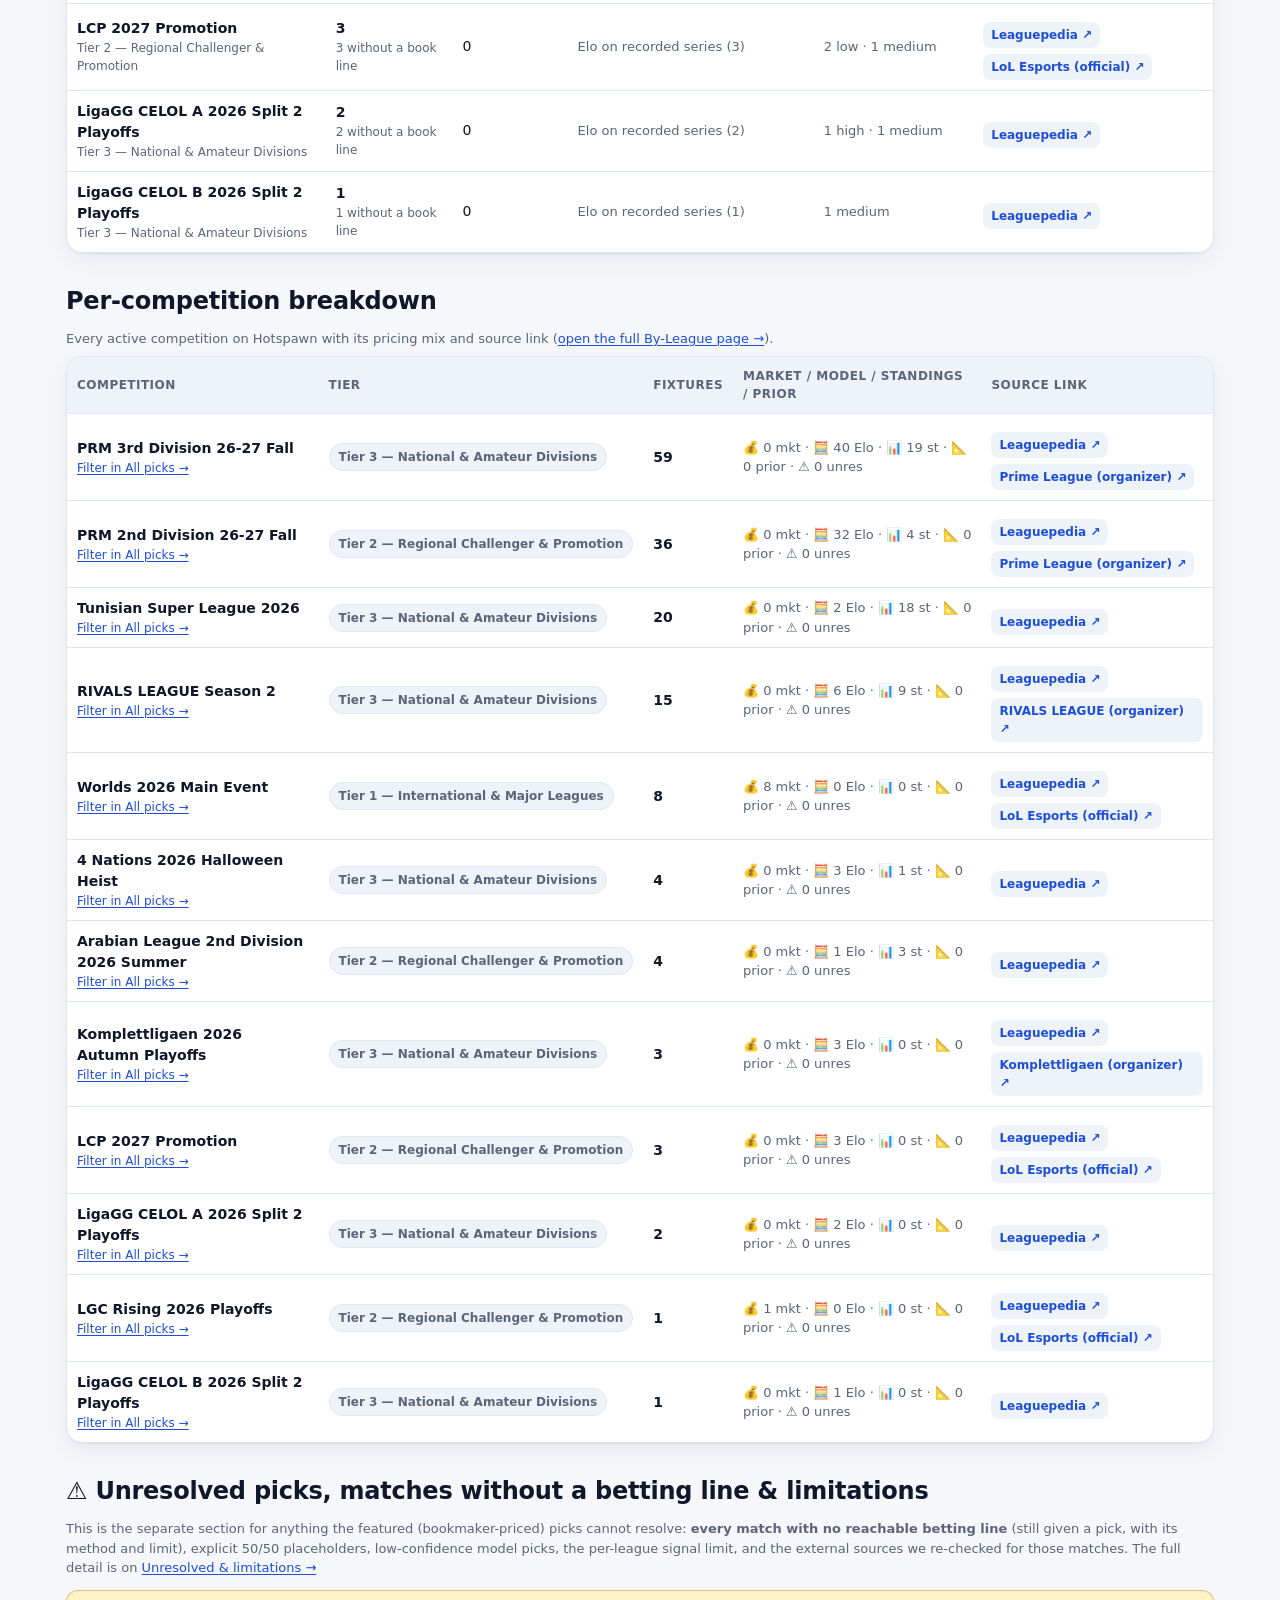
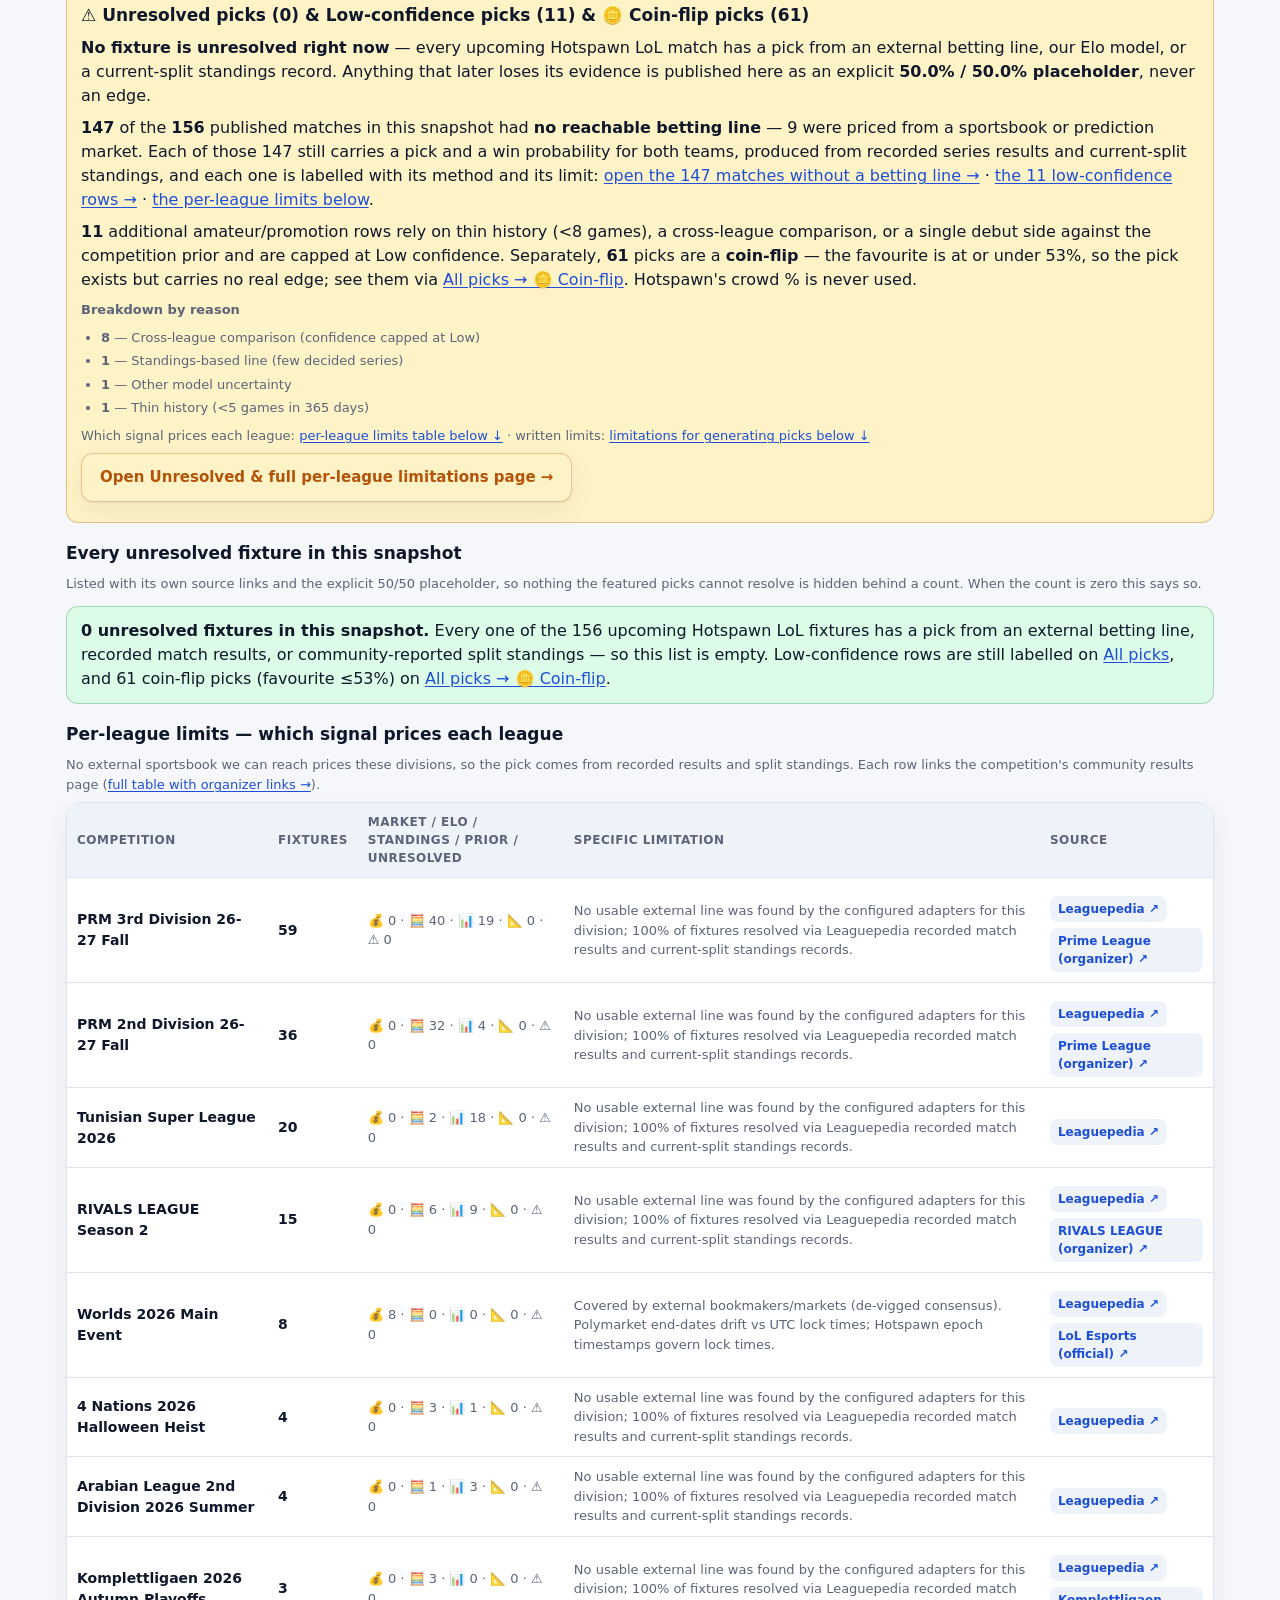
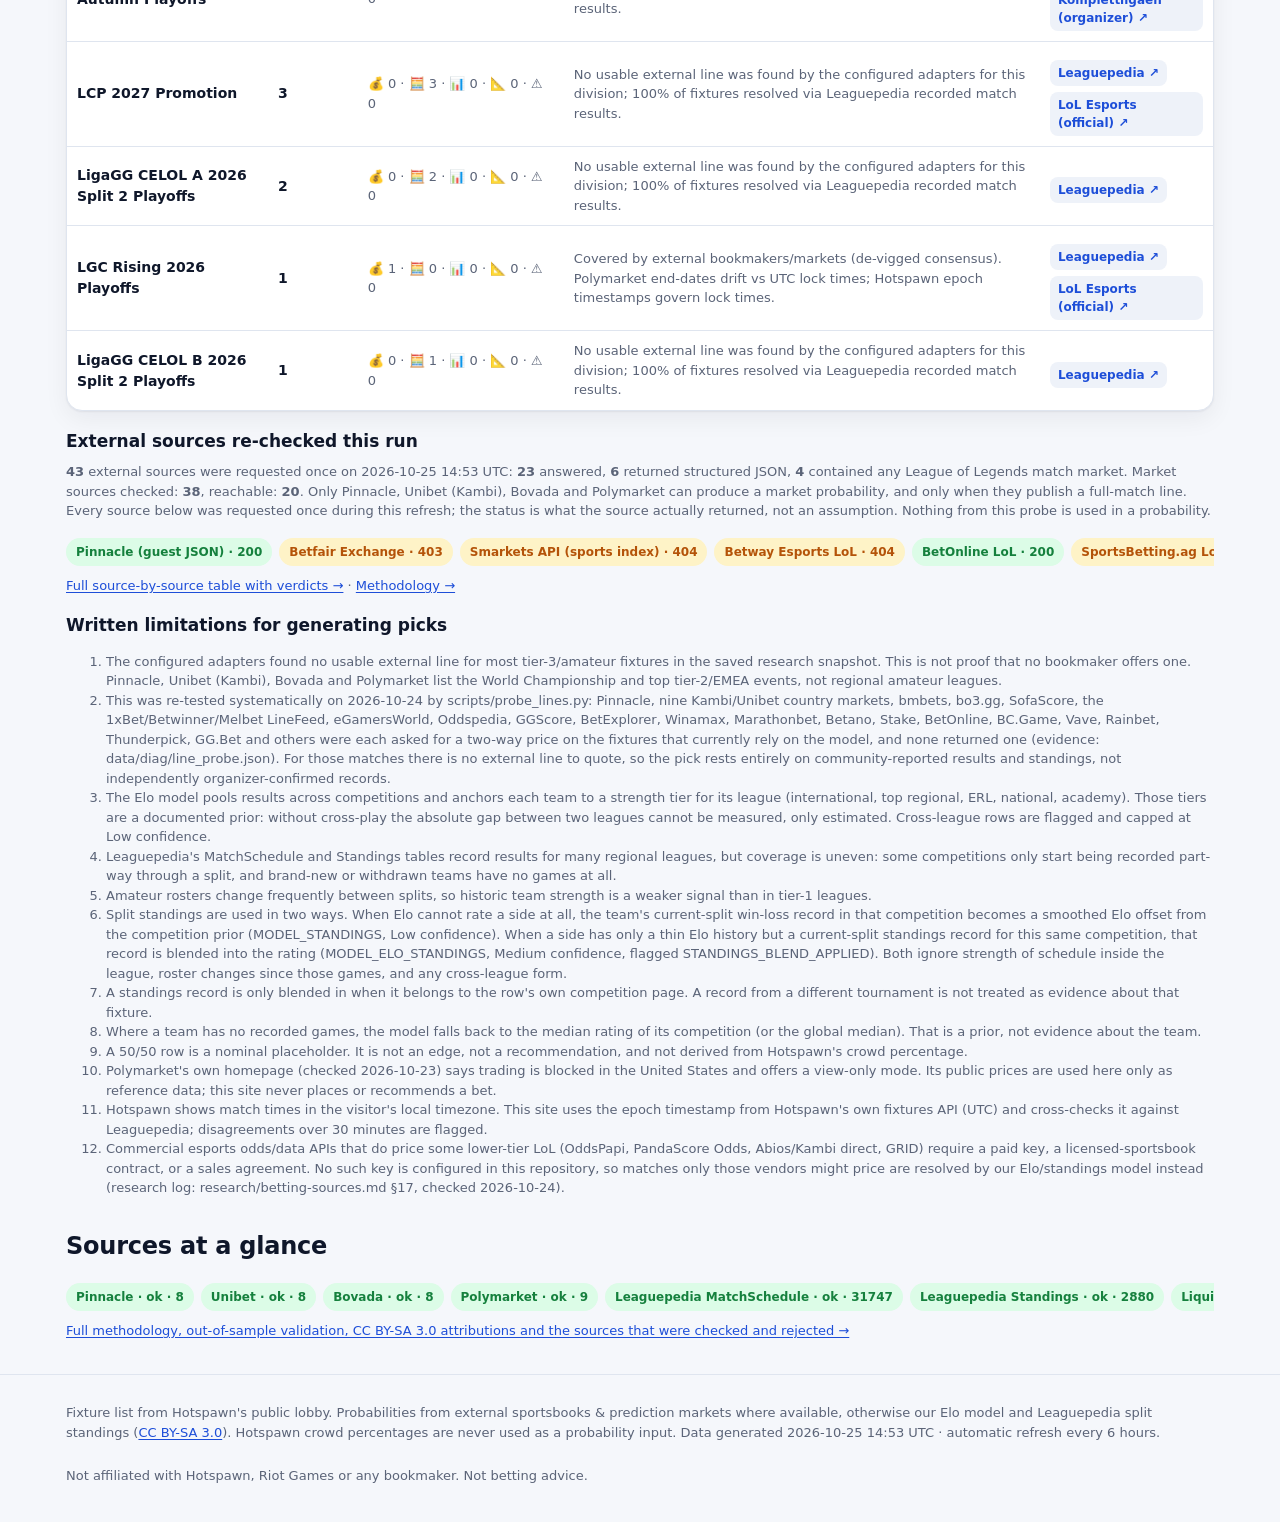
==== commit 2741d8fa: "merge origin/main (2nd): keep both sessions' work; fix A12 dead link upstream Resolutions: - docs/me" ====
--- a/docs/index.html
+++ b/docs/index.html
@@ -319,8 +319,9 @@
   </section>
 
   <section id="unresolved-section" aria-labelledby="unresolved-heading">
-    <h2 id="unresolved-heading">⚠️ Unresolved picks &amp; limitations for generating picks</h2>
+    <h2 id="unresolved-heading">⚠️ Unresolved picks, matches without a betting line &amp; limitations</h2>
     <p class="small">This is the separate section for anything the featured (bookmaker-priced) picks cannot resolve:
+      <b>every match with no reachable betting line</b> (still given a pick, with its method and limit),
       explicit 50/50 placeholders, low-confidence model picks, the per-league signal limit, and the external sources we
       re-checked for those matches. The full detail is on <a href="unresolved.html">Unresolved &amp; limitations →</a></p>
     <div id="unresolved-summary"></div>
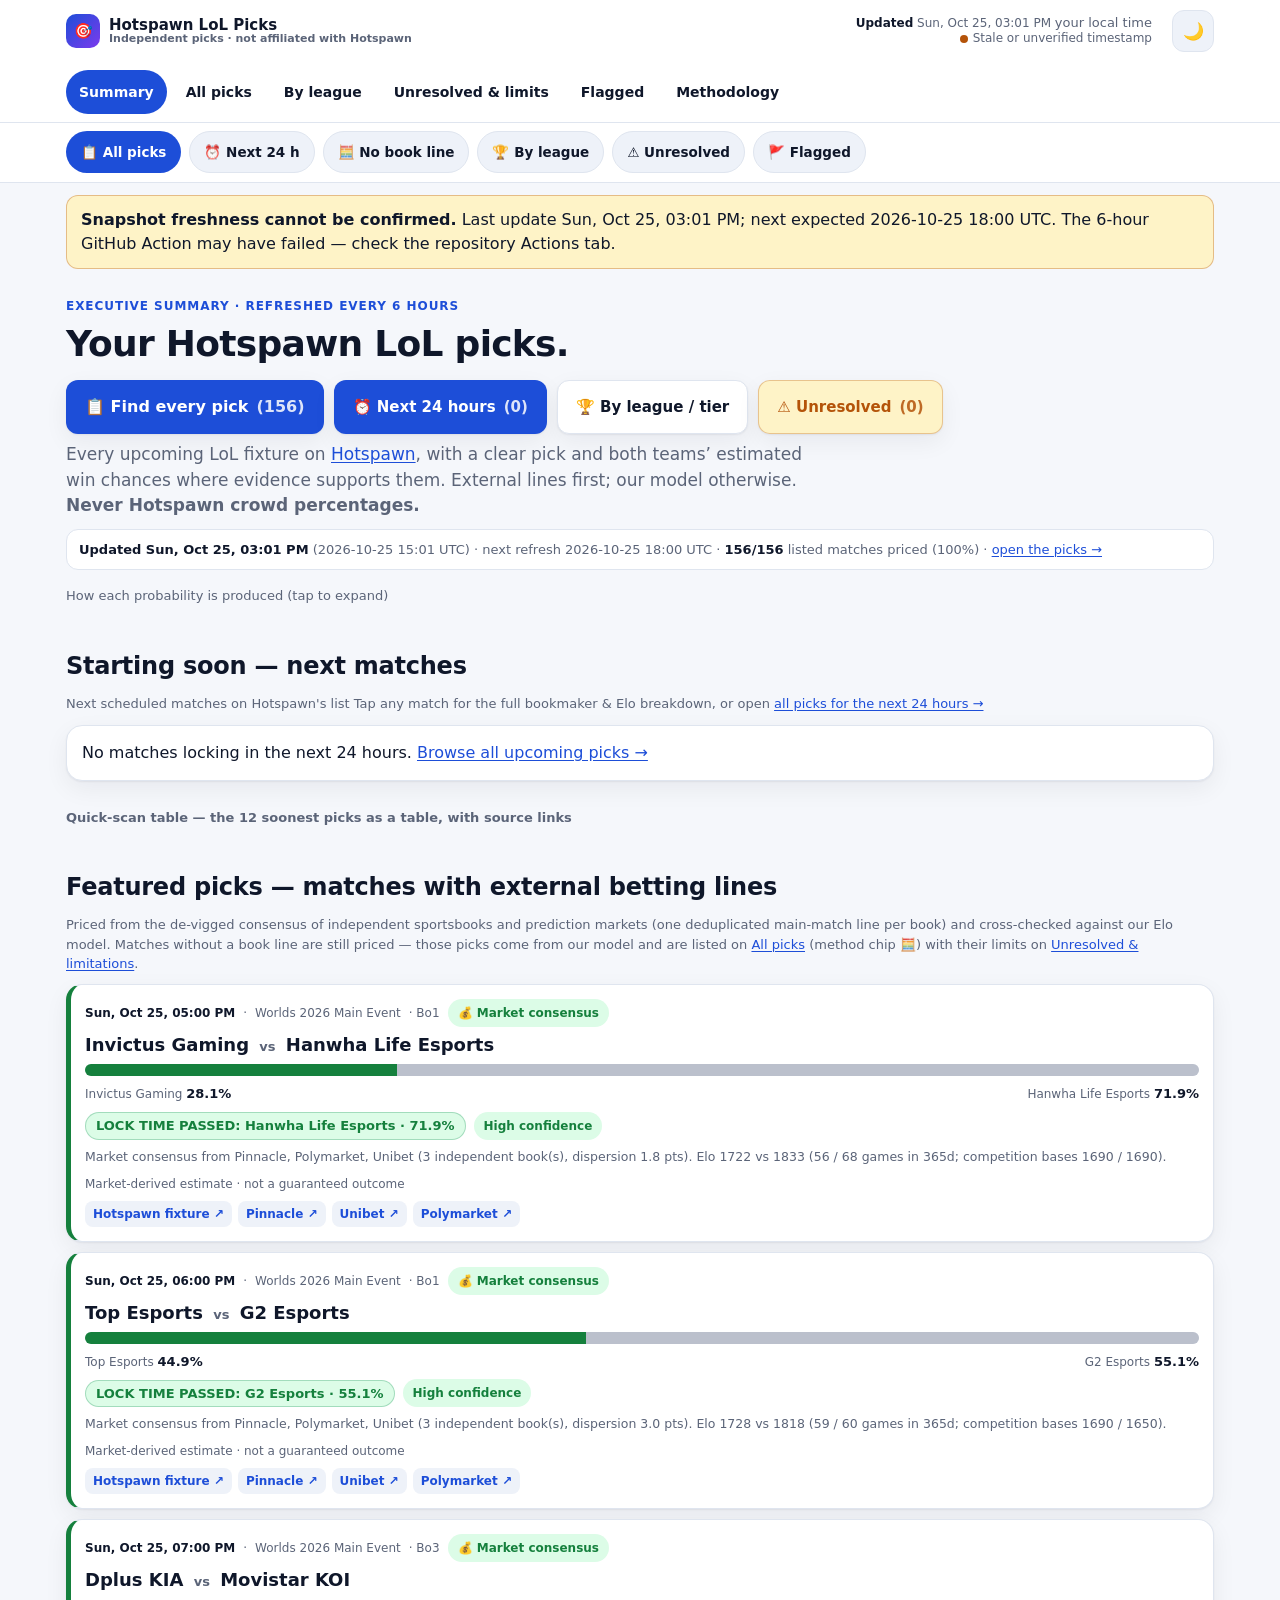
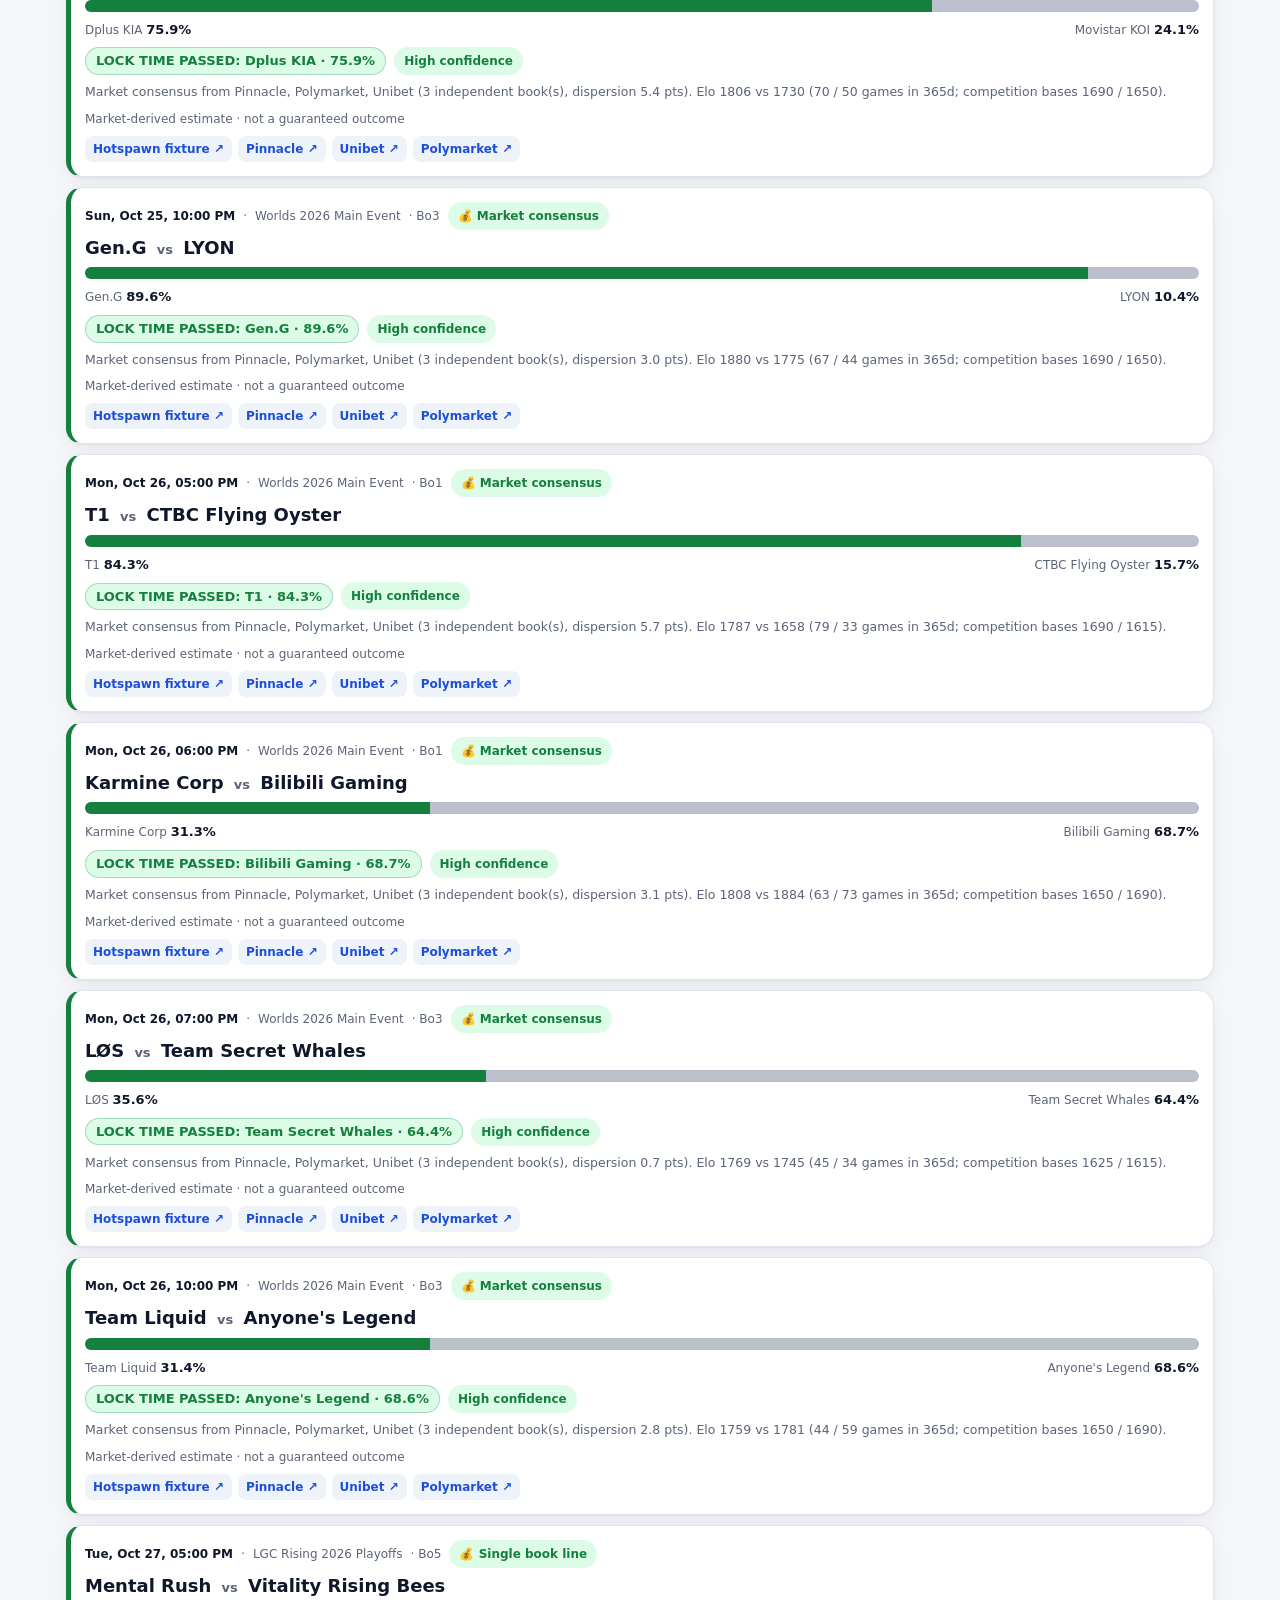
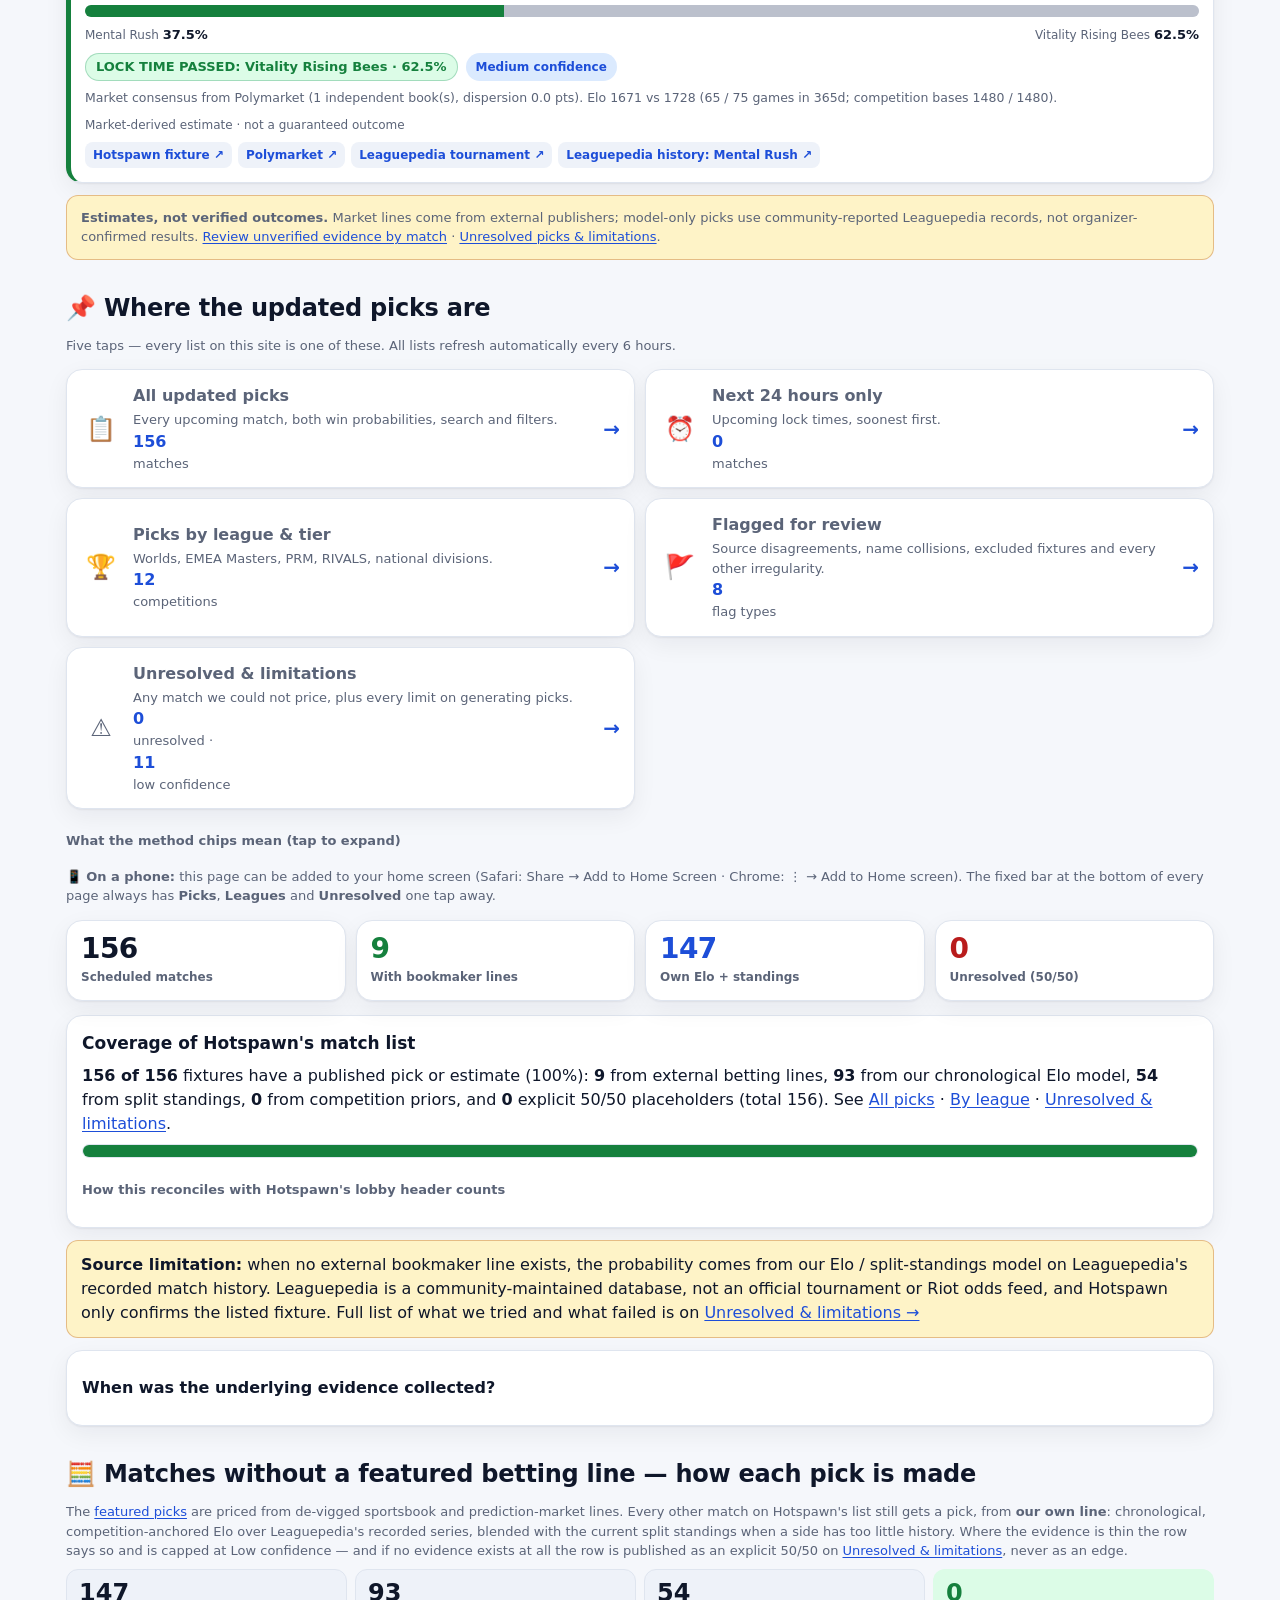
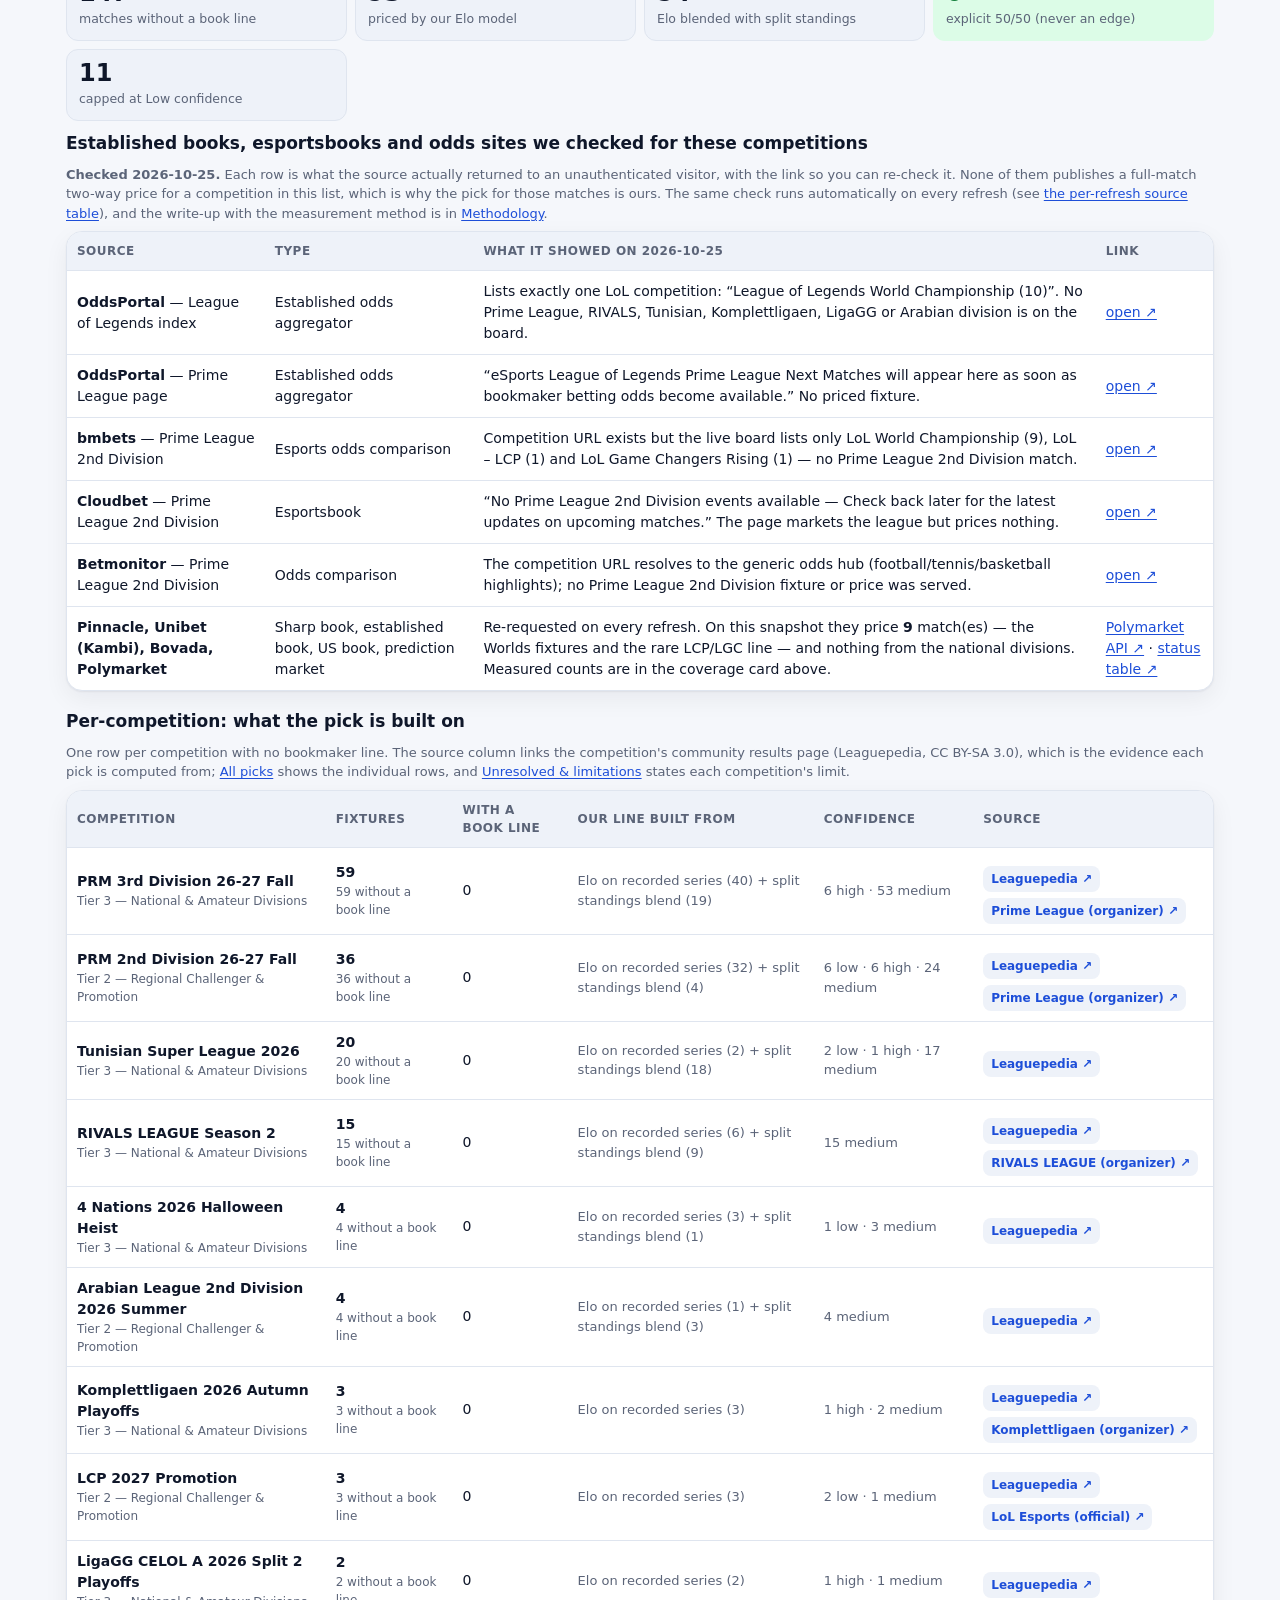
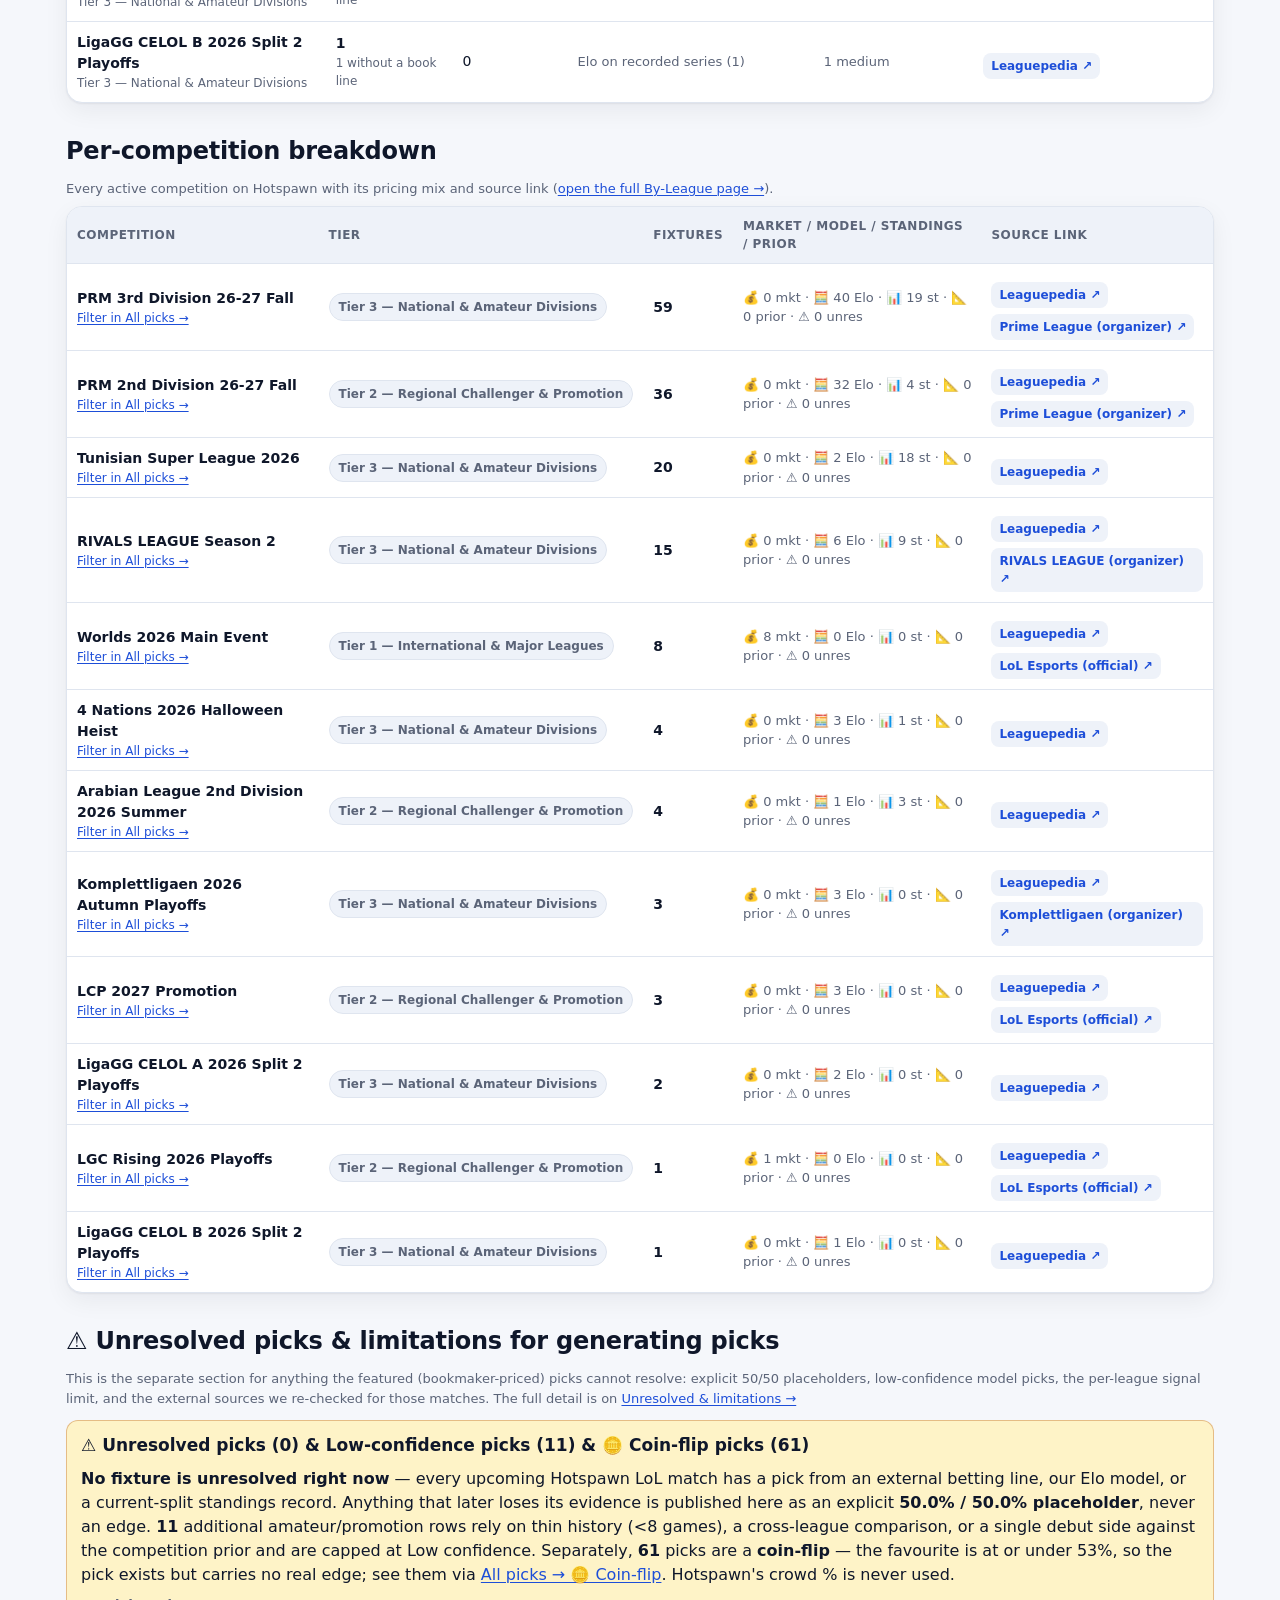
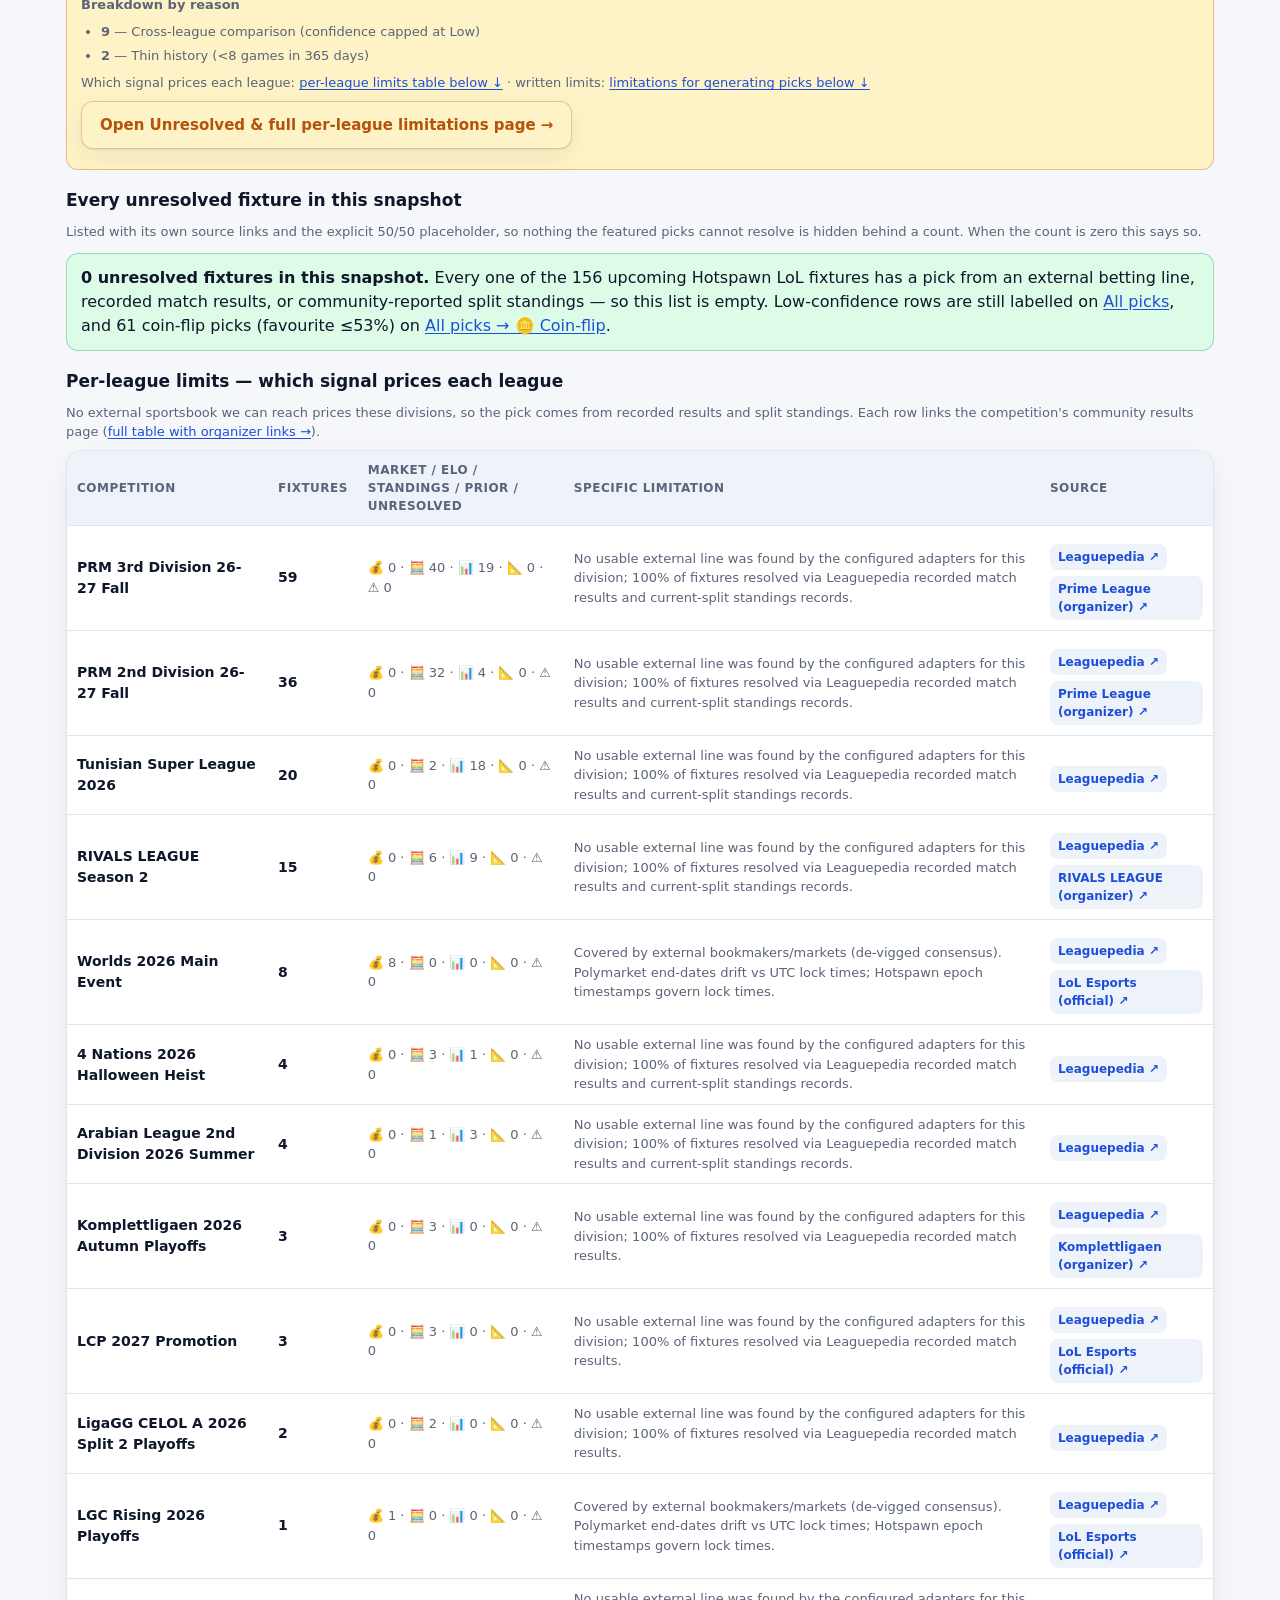
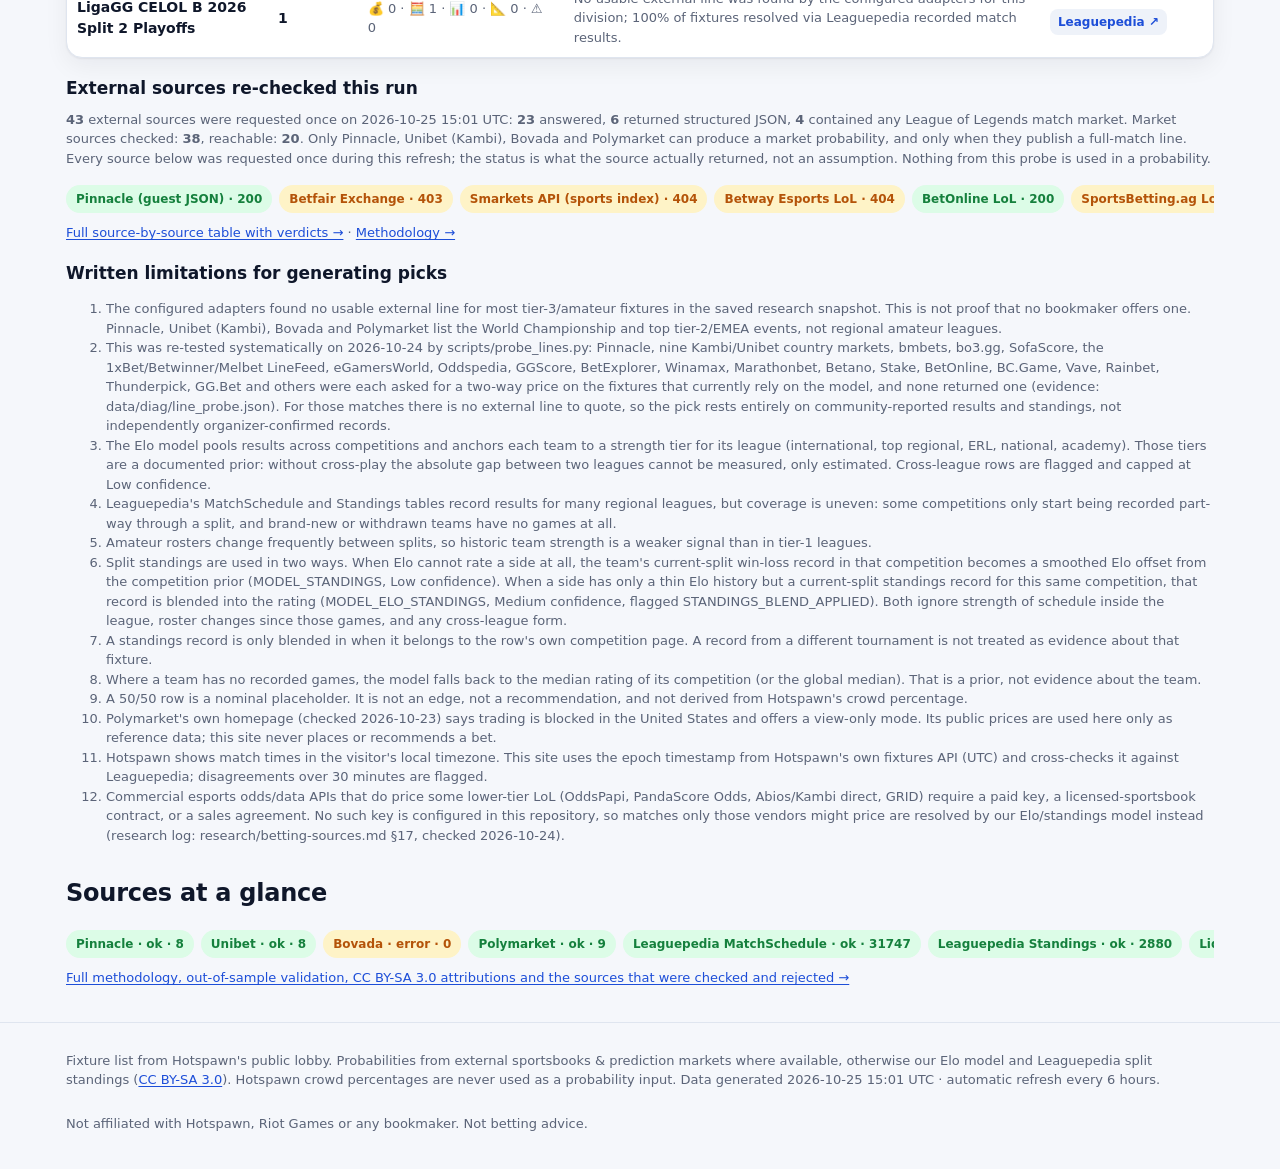
==== commit 8bd9c89e: "merge origin/main (PRs #77-#84): resolve 10 conflicts, adapt this session's rows to main's new rules" ====
--- a/docs/index.html
+++ b/docs/index.html
@@ -319,9 +319,8 @@
   </section>
 
   <section id="unresolved-section" aria-labelledby="unresolved-heading">
-    <h2 id="unresolved-heading">⚠️ Unresolved picks, matches without a betting line &amp; limitations</h2>
+    <h2 id="unresolved-heading">⚠️ Unresolved picks &amp; limitations for generating picks</h2>
     <p class="small">This is the separate section for anything the featured (bookmaker-priced) picks cannot resolve:
-      <b>every match with no reachable betting line</b> (still given a pick, with its method and limit),
       explicit 50/50 placeholders, low-confidence model picks, the per-league signal limit, and the external sources we
       re-checked for those matches. The full detail is on <a href="unresolved.html">Unresolved &amp; limitations →</a></p>
     <div id="unresolved-summary"></div>
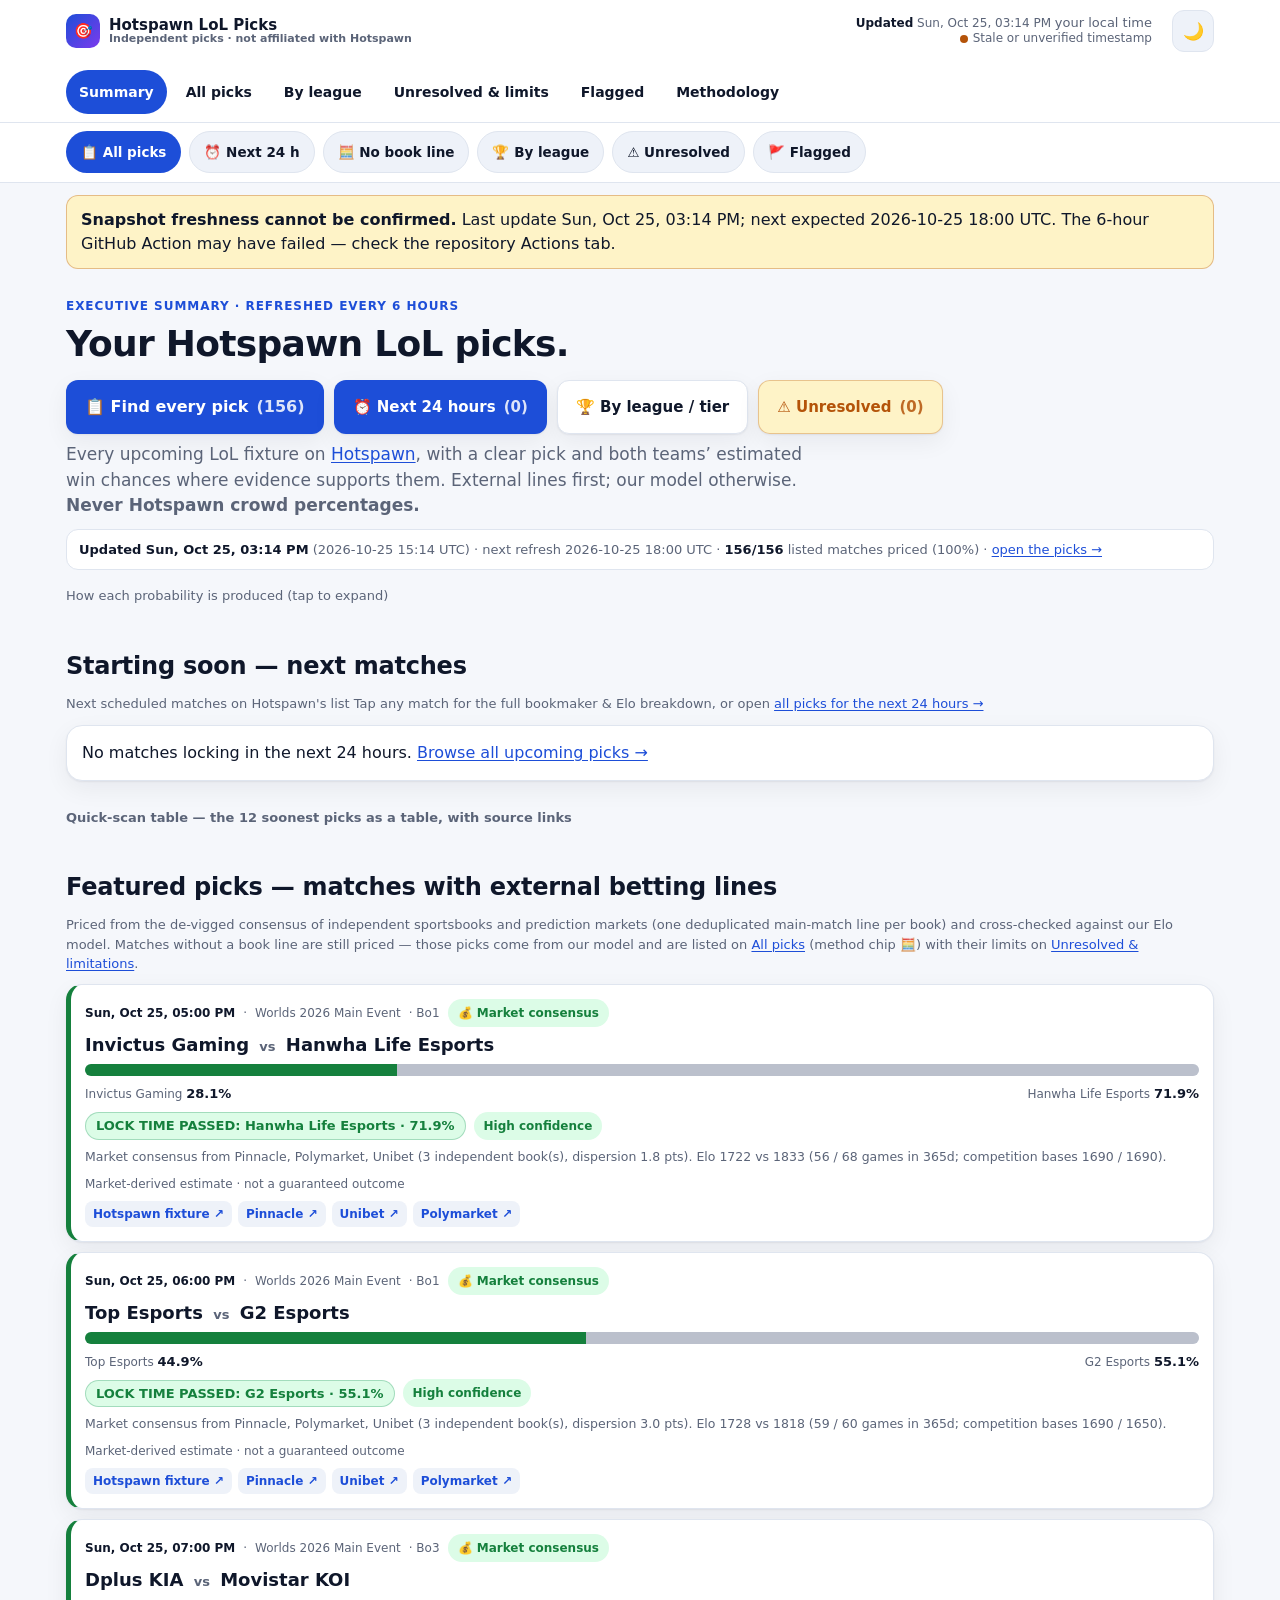
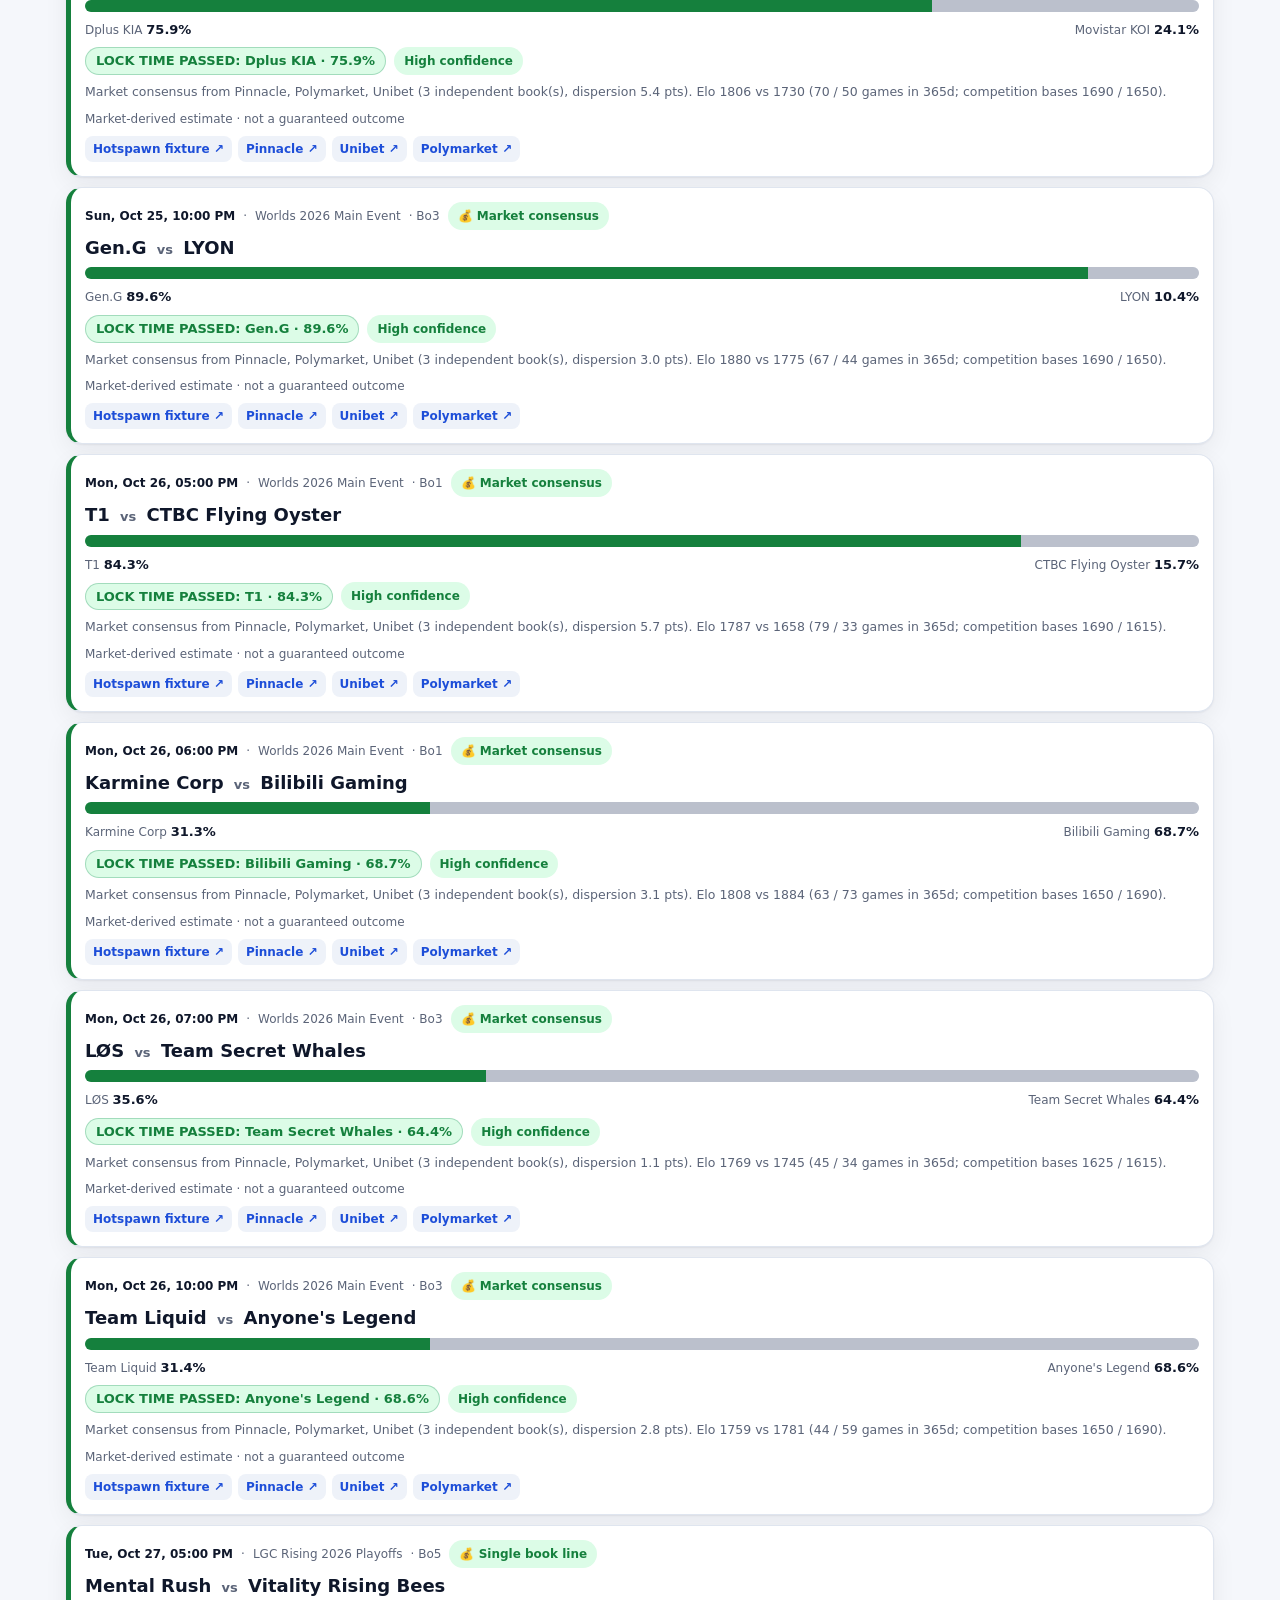
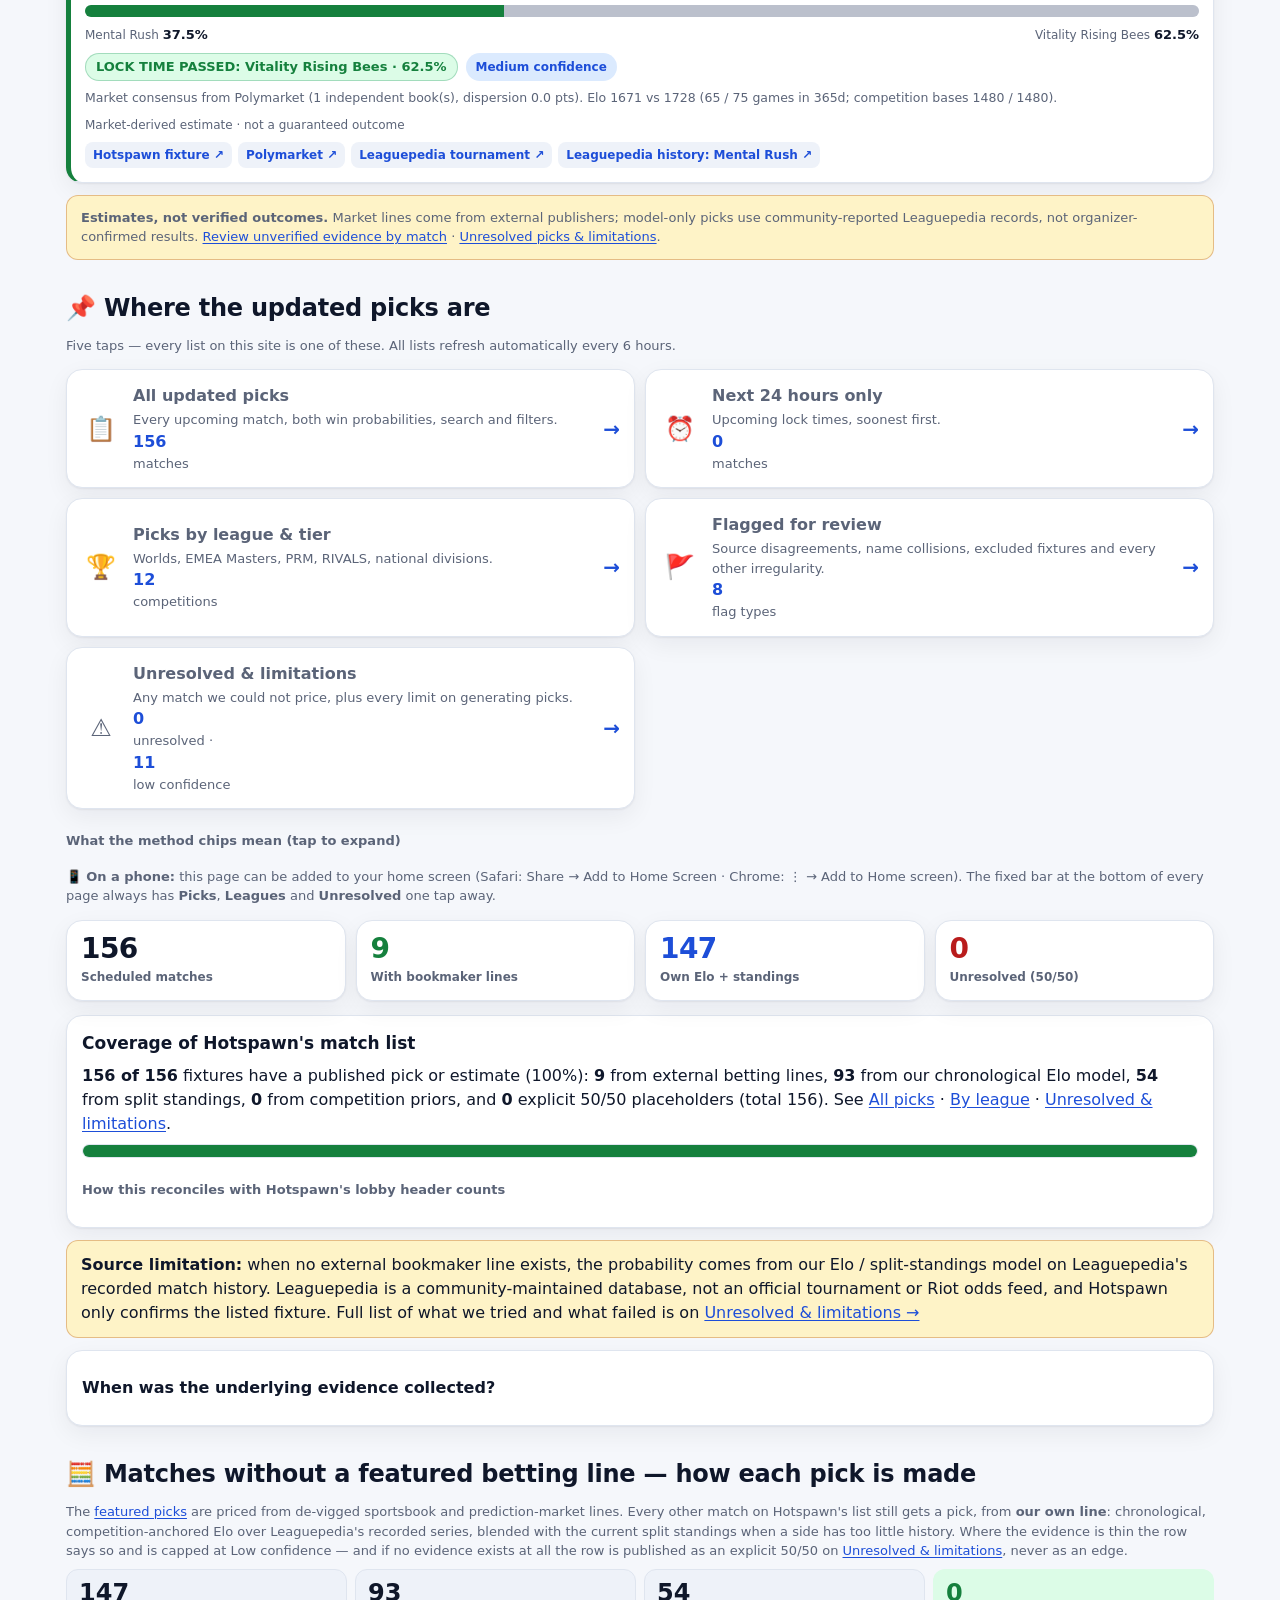
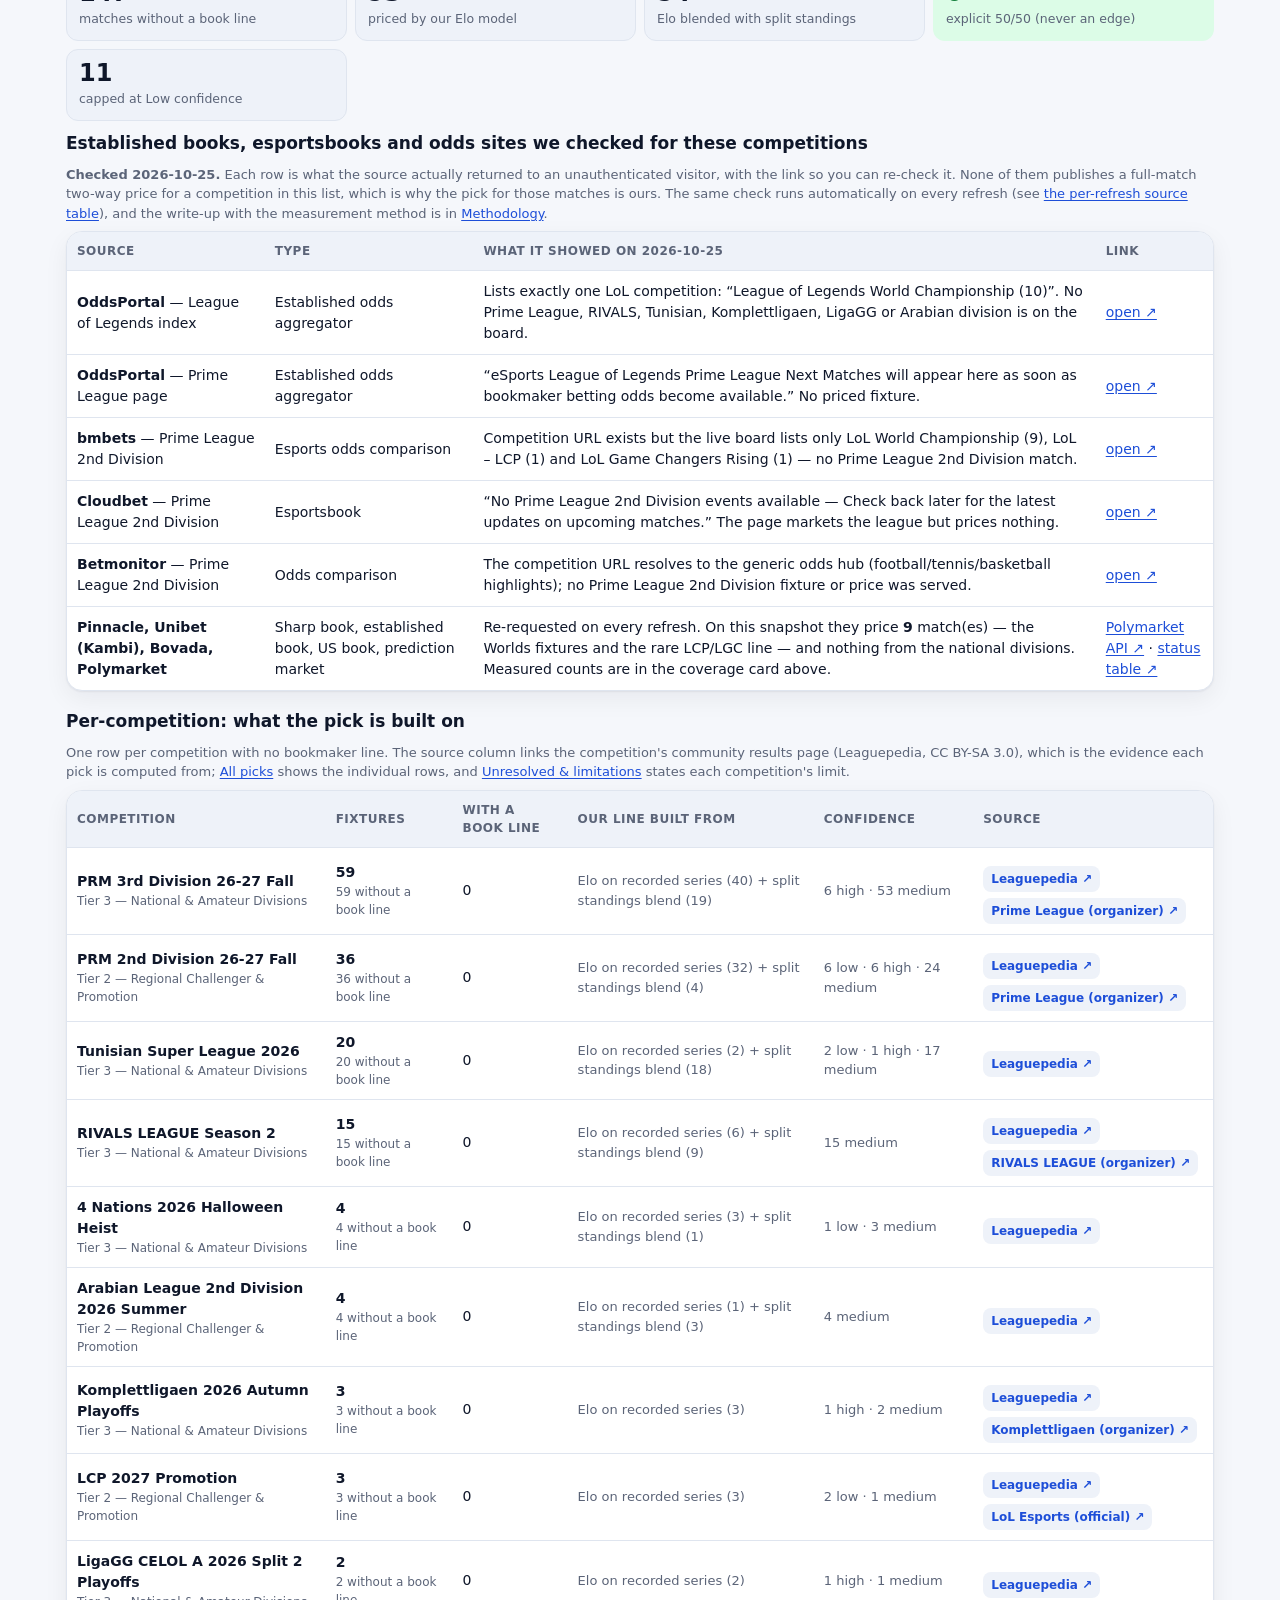
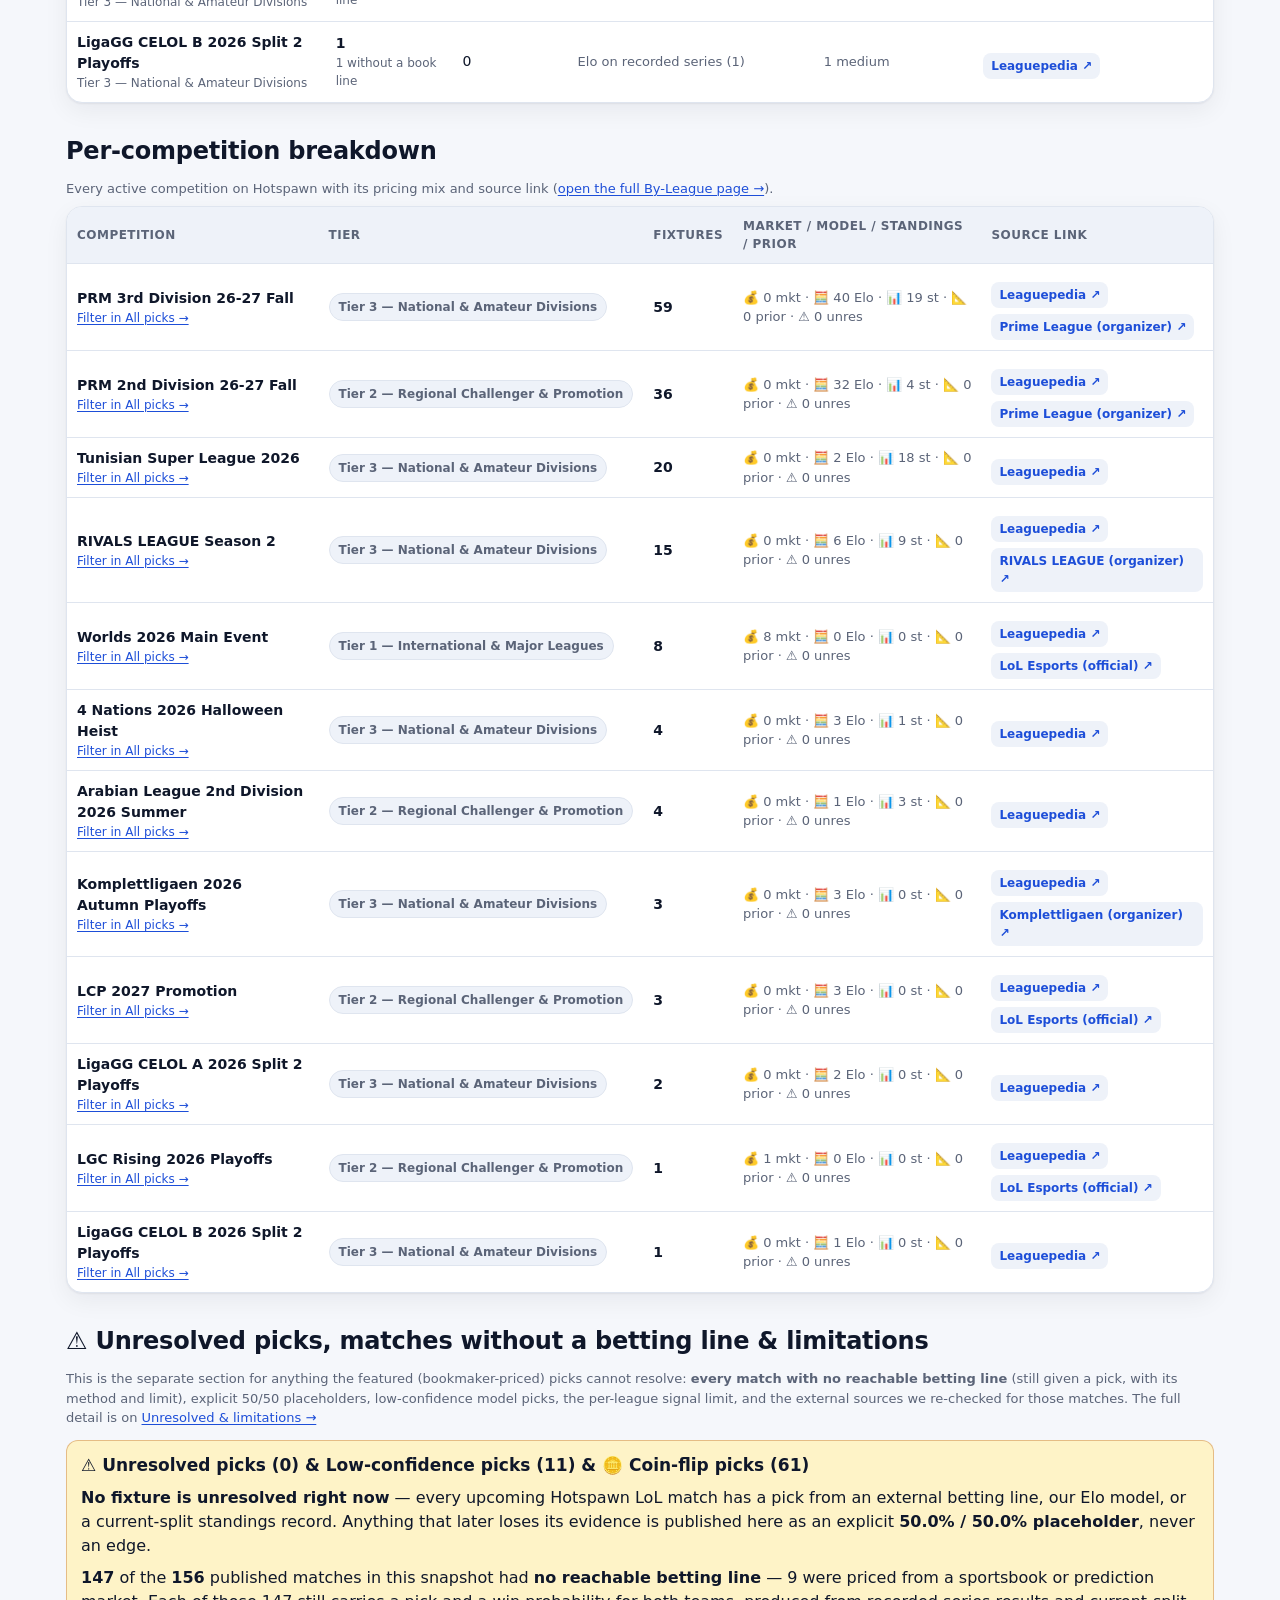
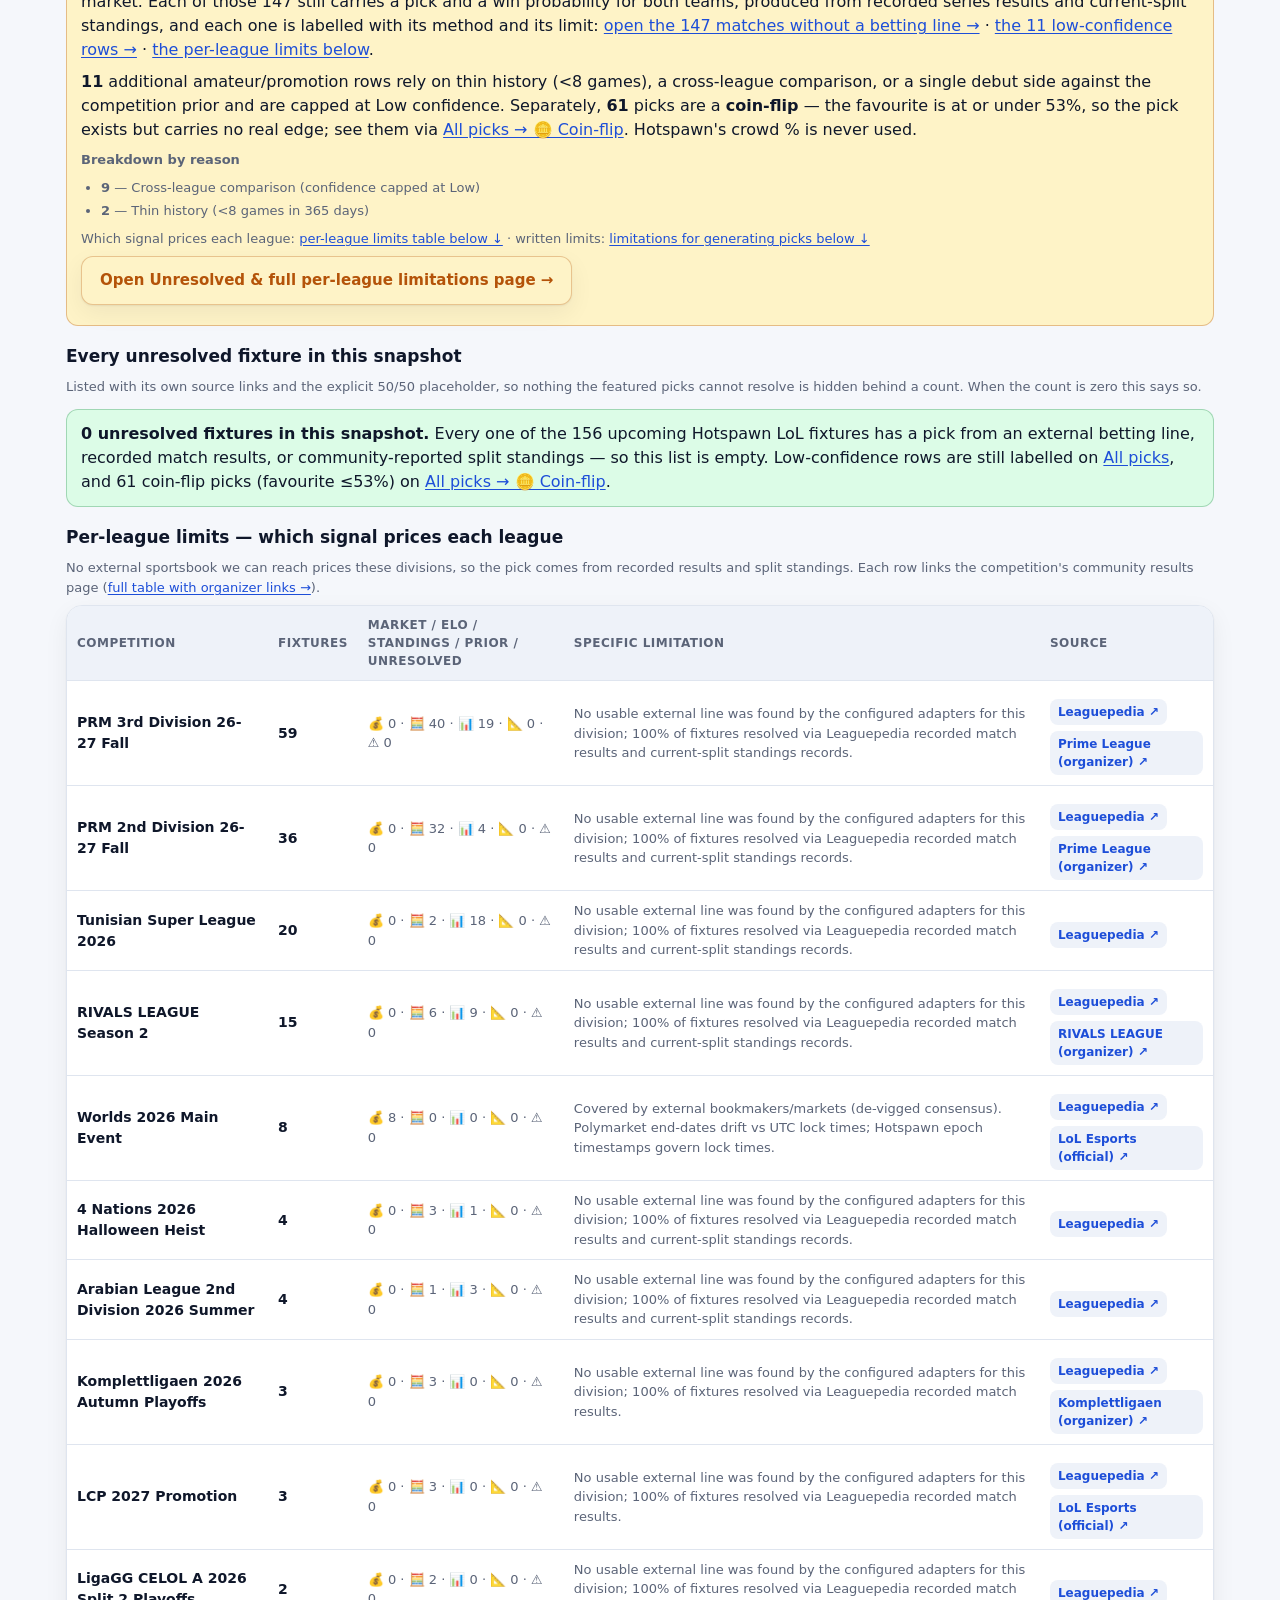
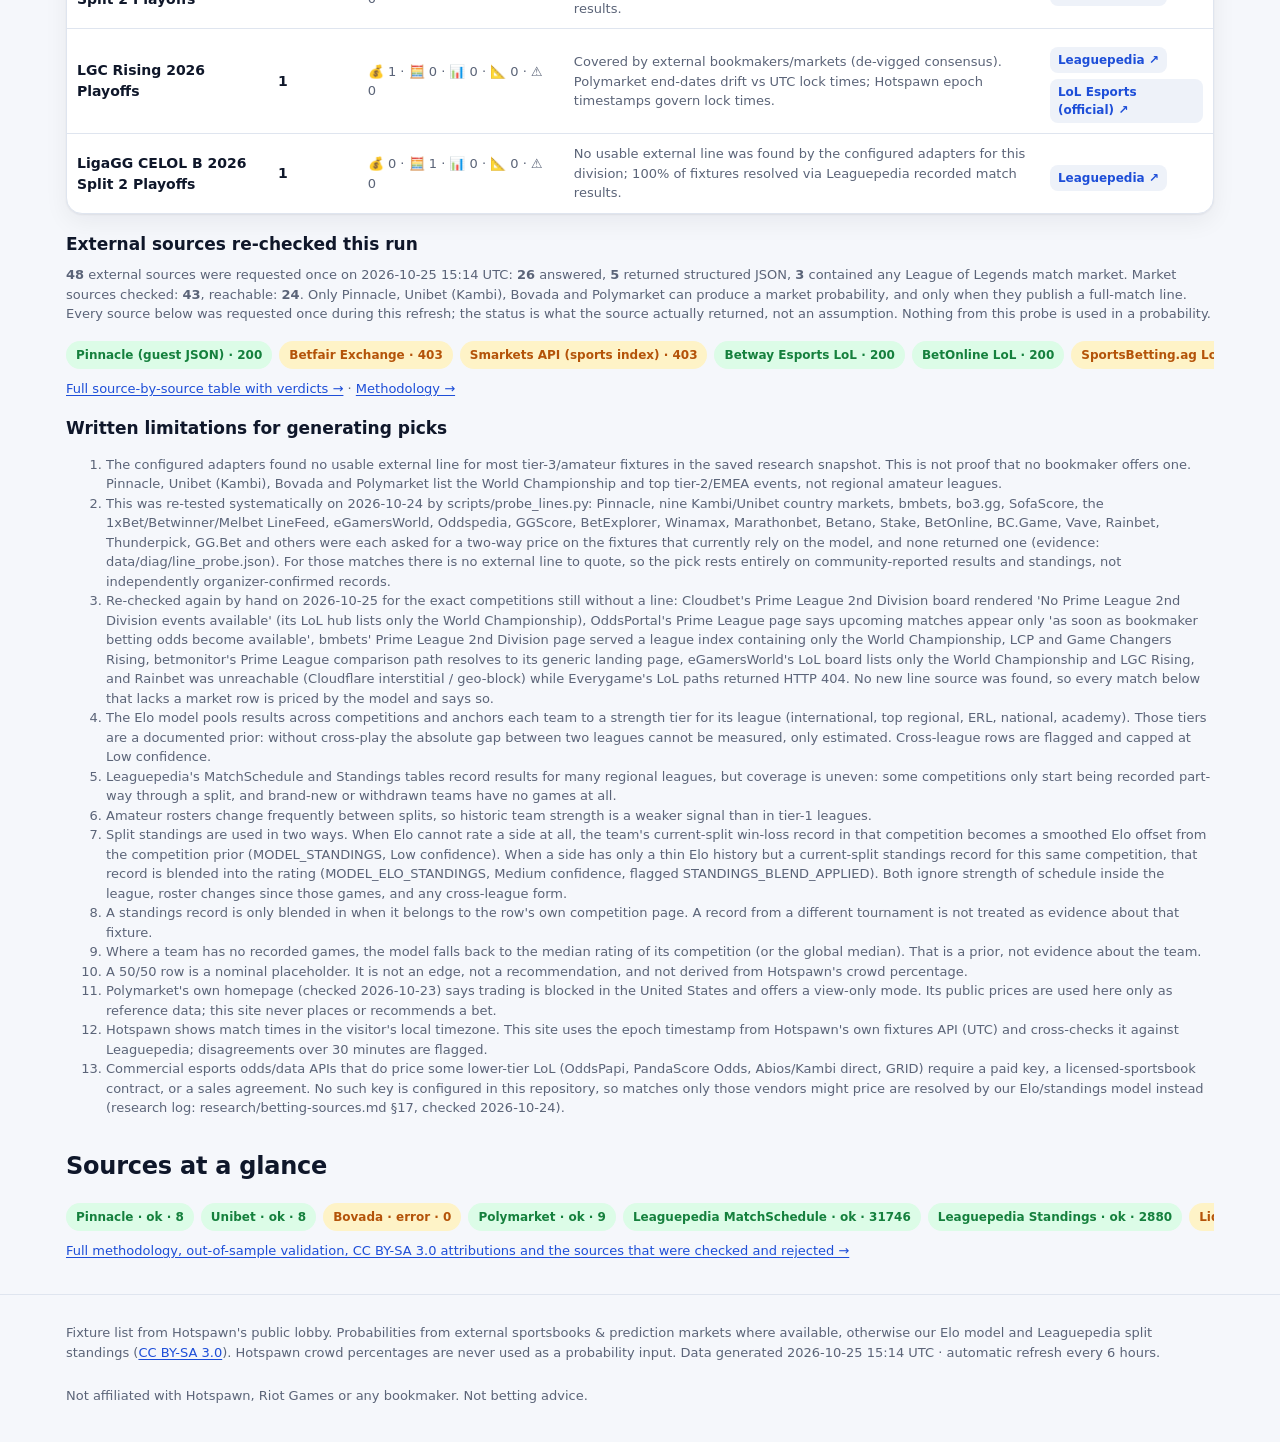
==== commit 47a92051: "Merge pull request #83 from karagemop466-tech/arena/57975298-lolhotspawn2 Picks: line-source re-test" ====
--- a/docs/index.html
+++ b/docs/index.html
@@ -319,8 +319,9 @@
   </section>
 
   <section id="unresolved-section" aria-labelledby="unresolved-heading">
-    <h2 id="unresolved-heading">⚠️ Unresolved picks &amp; limitations for generating picks</h2>
+    <h2 id="unresolved-heading">⚠️ Unresolved picks, matches without a betting line &amp; limitations</h2>
     <p class="small">This is the separate section for anything the featured (bookmaker-priced) picks cannot resolve:
+      <b>every match with no reachable betting line</b> (still given a pick, with its method and limit),
       explicit 50/50 placeholders, low-confidence model picks, the per-league signal limit, and the external sources we
       re-checked for those matches. The full detail is on <a href="unresolved.html">Unresolved &amp; limitations →</a></p>
     <div id="unresolved-summary"></div>
